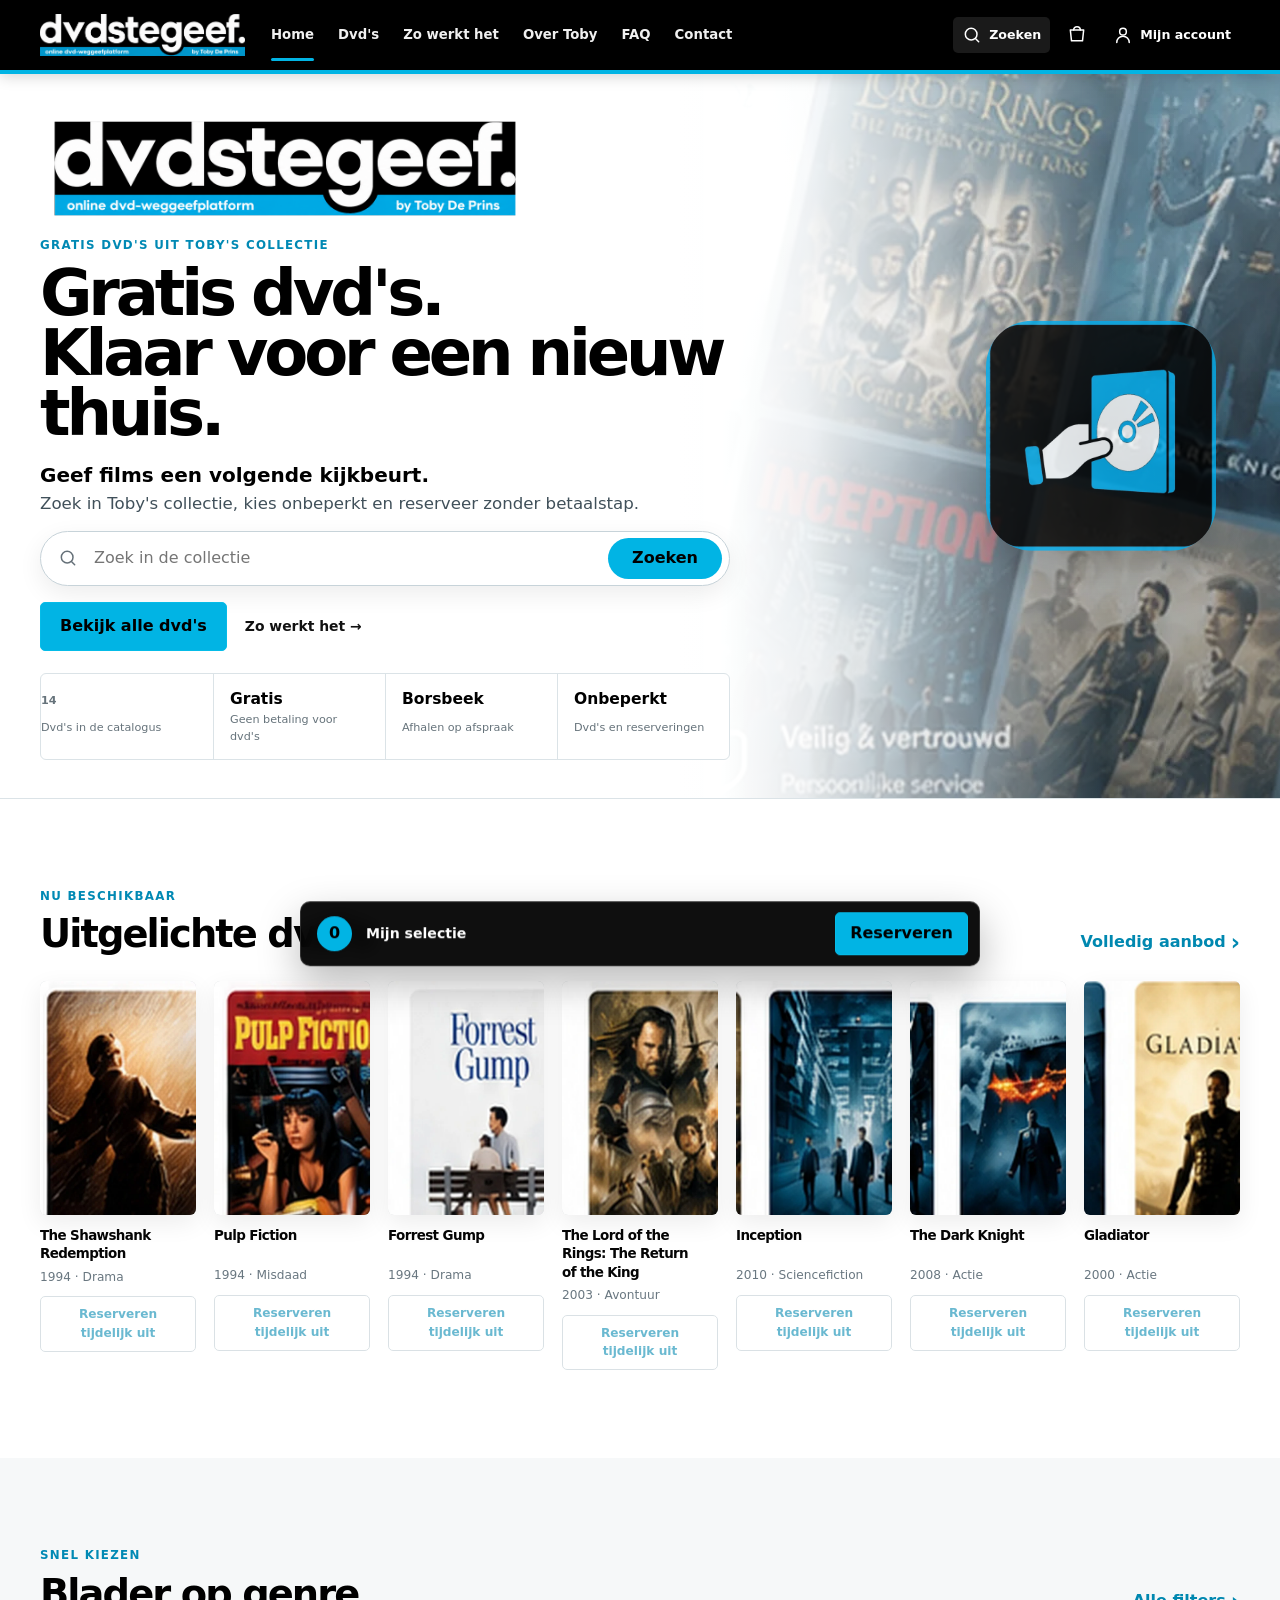
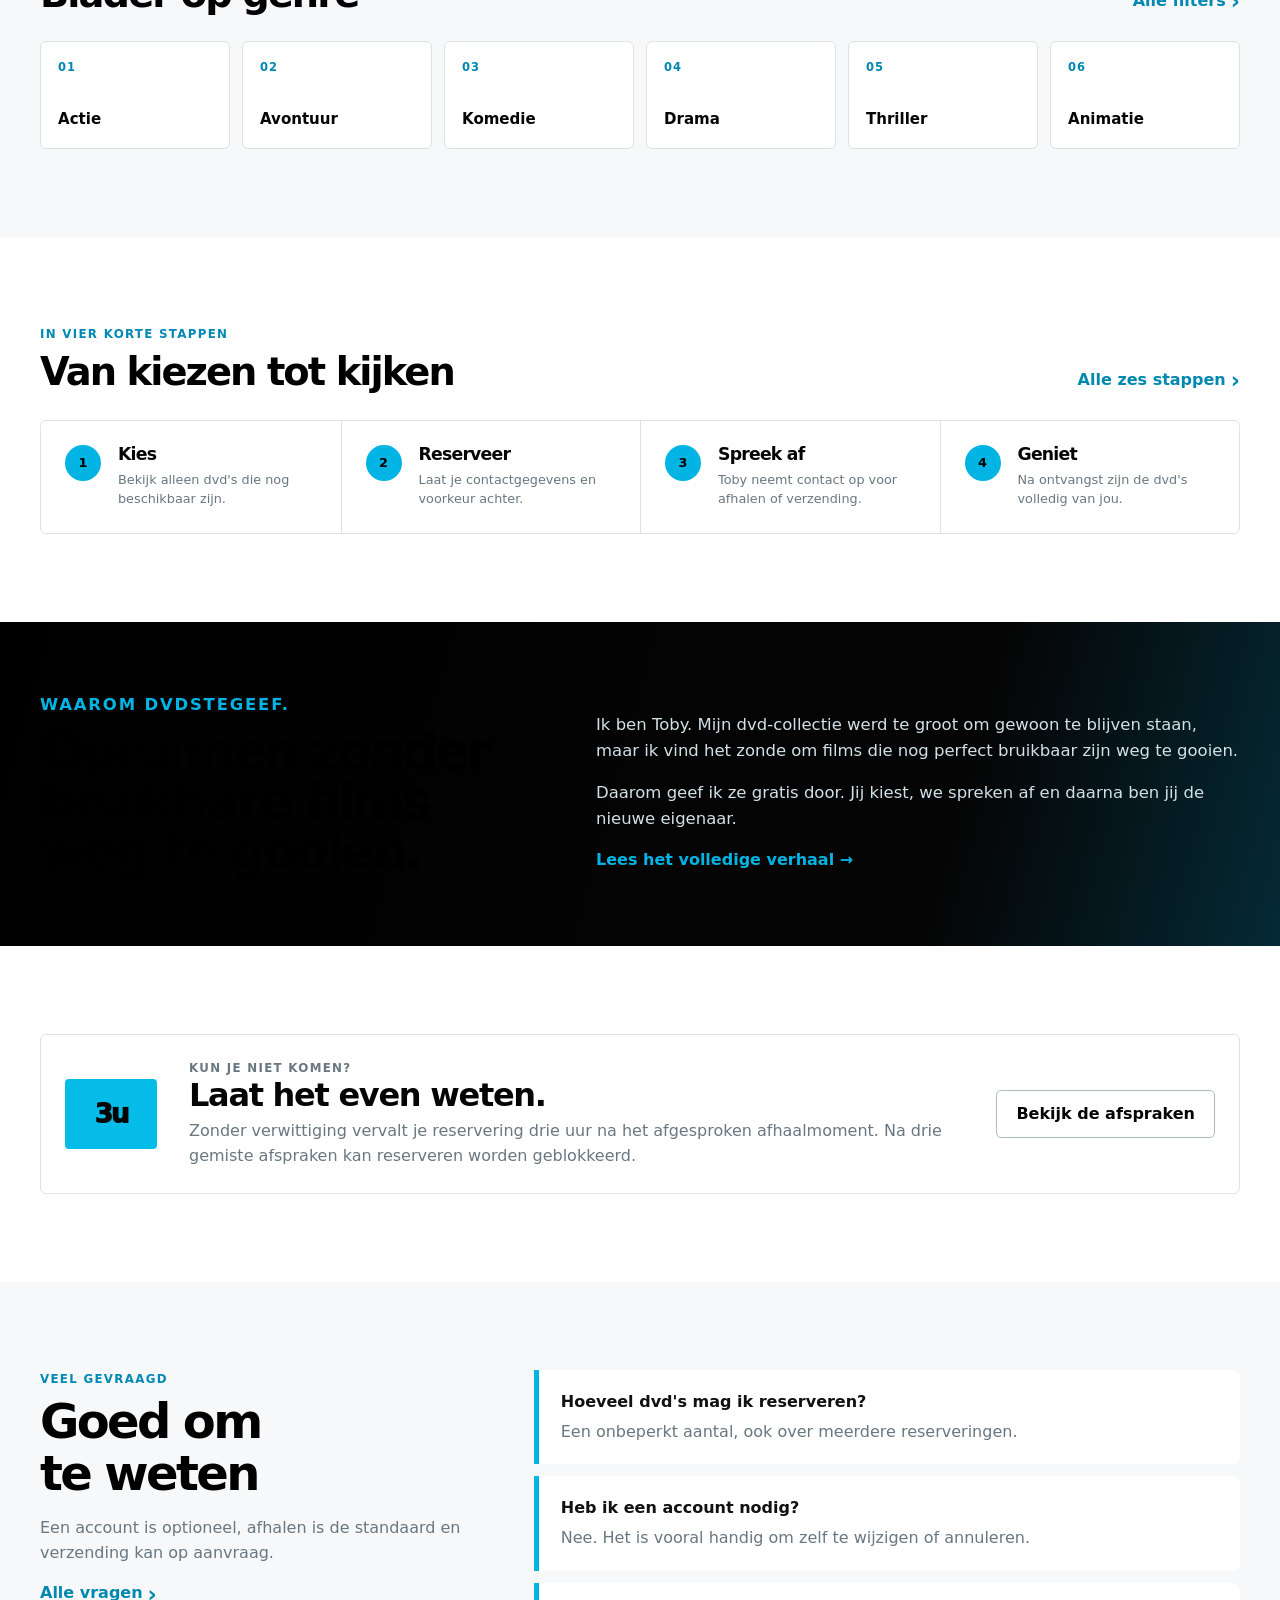
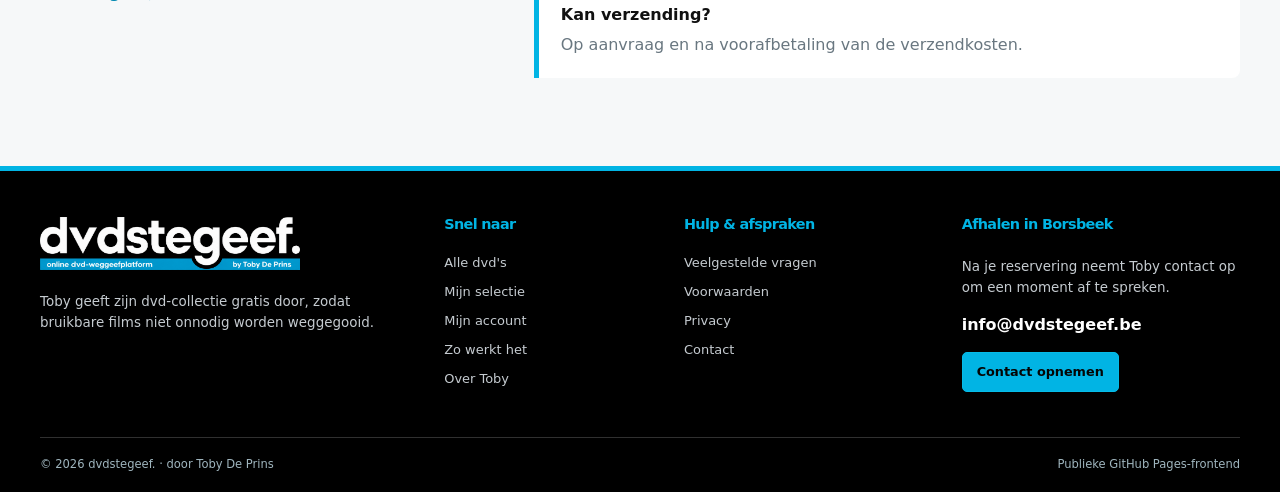
==== site/index.html @ c1523444 "Initial GitHub Pages website" ====
<!doctype html>
<html lang="nl-BE">
<head>
  <meta charset="utf-8">
  <meta name="viewport" content="width=device-width, initial-scale=1">
  <meta name="theme-color" content="#000000">
  <meta http-equiv="Content-Security-Policy" content="__CSP__">
  <meta name="apple-mobile-web-app-capable" content="yes">
  <meta name="apple-mobile-web-app-status-bar-style" content="black">
  <meta name="apple-mobile-web-app-title" content="dvdstegeef.">
  <meta name="msapplication-TileColor" content="#000000">
  <meta name="msapplication-config" content="browserconfig.xml">
  <meta property="og:type" content="website">
  <meta property="og:title" content="Home | dvdstegeef.">
  <meta property="og:description" content="Reserveer gratis dvd's bij de dvdstegeef.">
  <meta property="og:site_name" content="dvdstegeef.">
  <meta property="og:image" content="assets/social/open-graph-1200x630.png">
  <meta property="og:image:width" content="1200">
  <meta property="og:image:height" content="630">
  <meta name="twitter:card" content="summary_large_image">
  <meta name="twitter:title" content="Home | dvdstegeef.">
  <meta name="twitter:description" content="Reserveer gratis dvd's bij de dvdstegeef.">
  <meta name="twitter:image" content="assets/social/open-graph-1200x630.png">
  <link rel="icon" type="image/x-icon" href="assets/icons/favicon.ico">
  <link rel="icon" type="image/png" sizes="16x16" href="assets/icons/favicon-16x16.png">
  <link rel="icon" type="image/png" sizes="32x32" href="assets/icons/favicon-32x32.png">
  <link rel="icon" type="image/png" sizes="48x48" href="assets/icons/favicon-48x48.png">
  <link rel="apple-touch-icon" sizes="180x180" href="assets/icons/apple-touch-icon.png">
  <link rel="manifest" href="site.webmanifest">
  <meta name="description" content="Reserveer gratis dvd's bij de dvdstegeef.">
  <title>Home | dvdstegeef.</title>
  <link rel="stylesheet" href="css/site.css">
  <script src="js/runtime-config.js" defer></script>
  <script src="js/api-client.js" defer></script>
  <script src="js/data.js" defer></script>
  <script src="js/app.js" defer></script>
  <script src="js/home.js" defer></script>
</head>
<body data-page="home">
  <noscript><div class="noscript-banner">JavaScript is nodig voor zoeken en reserveren.</div></noscript>
<a class="skip-link" href="#main-content">Ga naar de inhoud</a>
  
<header class="site-header">
  <div class="container header-inner">
    <a class="brand" href="index.html" aria-label="dvdstegeef., home"><img class="site-logo site-logo-wordmark" src="assets/brand/logo-elements-transparent.png" alt="dvdstegeef. – online dvd-weggeefplatform door Toby De Prins"></a>

    <button class="menu-toggle" type="button" aria-expanded="false" aria-controls="main-navigation">
      <span></span><span></span><span></span>
      <span class="sr-only">Menu openen</span>
    </button>

    <nav class="main-nav" id="main-navigation" aria-label="Hoofdnavigatie"><a class="active" aria-current="page" href="index.html">Home</a><a href="dvds.html">Dvd's</a><a href="how-it-works.html">Zo werkt het</a><a href="about.html">Over Toby</a><a href="faq.html">FAQ</a><a href="contact.html">Contact</a></nav>

    <div class="header-actions">
      <a class="header-search" href="dvds.html" aria-label="Dvd's zoeken">
        
<svg viewBox="0 0 24 24" aria-hidden="true">
  <circle cx="11" cy="11" r="7"></circle>
  <path d="m20 20-3.6-3.6"></path>
</svg>
<span>Zoeken</span>
      </a>
      <a class="reservation-link" href="reservation.html" aria-label="Mijn selectie">
        
<svg viewBox="0 0 24 24" aria-hidden="true">
  <path d="M4 6h16l-1.4 13H5.4L4 6Z"></path>
  <path d="M8 6a4 4 0 0 1 8 0"></path>
</svg>
<span class="reservation-count" data-reservation-count>0</span>
      </a>
      <a class="login-link" href="account.html" aria-label="Mijn account">
        
<svg viewBox="0 0 24 24" aria-hidden="true">
  <circle cx="12" cy="8" r="4"></circle>
  <path d="M4.5 21a7.5 7.5 0 0 1 15 0"></path>
</svg>
<span>Mijn account</span>
      </a>
    </div>
  </div>
</header>

  <main id="main-content">
<section class="hero" id="zoeken">
  <div class="hero-art" aria-hidden="true"></div>
  <div class="hero-brand-icon" aria-hidden="true">
    <img src="assets/brand/dvdstegeef-icon-640.webp" alt="">
  </div>
  <div class="container hero-content">
    <div class="hero-copy">
      <div class="hero-brand-lockup">
        <img src="assets/brand/logo-horizontal-white-card.png"
             alt="dvdstegeef. – online dvd-weggeefplatform door Toby De Prins">
      </div>
      <p class="eyebrow hero-eyebrow">Gratis dvd's uit Toby's collectie</p>
      <h1>Gratis dvd's.<br>Klaar voor een nieuw thuis.</h1>
      <p class="hero-intro"><strong>Geef films een volgende kijkbeurt.</strong><br>Zoek in Toby's collectie, kies onbeperkt en reserveer zonder betaalstap.</p>
      <form class="search-form" id="home-search">
        <label class="sr-only" for="dvd-search">Zoek naar een dvd, titel, acteur of genre</label>
        <svg viewBox="0 0 24 24" aria-hidden="true"><circle cx="11" cy="11" r="7"></circle><path d="m20 20-3.6-3.6"></path></svg>
        <input id="dvd-search" name="q" type="search" placeholder="Zoek in de collectie">
        <button type="submit">Zoeken</button>
      </form>
      <div class="hero-quick-actions">
        <a class="primary-button" href="dvds.html">Bekijk alle dvd's</a>
        <a class="hero-text-link" href="how-it-works.html">Zo werkt het <span aria-hidden="true">→</span></a>
      </div>
      <div class="stats" aria-label="Belangrijkste informatie">
        <article class="stat"><strong><span data-available-count>0</span></strong><span>Dvd's in de catalogus</span></article>
        <article class="stat"><strong>Gratis</strong><span>Geen betaling voor dvd's</span></article>
        <article class="stat"><strong>Borsbeek</strong><span>Afhalen op afspraak</span></article>
        <article class="stat"><strong>Onbeperkt</strong><span>Dvd's en reserveringen</span></article>
      </div>
    </div>
  </div>
</section>
<section class="section" id="dvd-aanbod"><div class="container">
  <div class="section-heading"><div><p class="section-kicker">Nu beschikbaar</p><h2>Uitgelichte dvd's</h2></div><a class="view-all" href="dvds.html">Volledig aanbod <span>›</span></a></div>
  <div class="poster-row" id="home-movie-row" aria-label="Uitgelichte dvd's"></div>
</div></section>
<section class="section genres-section"><div class="container">
  <div class="section-heading"><div><p class="section-kicker">Snel kiezen</p><h2>Blader op genre</h2></div><a class="view-all" href="dvds.html#filters">Alle filters <span>›</span></a></div>
  <div class="genre-grid">
    <a class="genre-card" data-genre-link="Actie" href="#"><span class="genre-icon">01</span><span>Actie</span></a>
    <a class="genre-card" data-genre-link="Avontuur" href="#"><span class="genre-icon">02</span><span>Avontuur</span></a>
    <a class="genre-card" data-genre-link="Komedie" href="#"><span class="genre-icon">03</span><span>Komedie</span></a>
    <a class="genre-card" data-genre-link="Drama" href="#"><span class="genre-icon">04</span><span>Drama</span></a>
    <a class="genre-card" data-genre-link="Thriller" href="#"><span class="genre-icon">05</span><span>Thriller</span></a>
    <a class="genre-card" data-genre-link="Animatie" href="#"><span class="genre-icon">06</span><span>Animatie</span></a>
  </div>
</div></section>
<section class="section home-process"><div class="container">
  <div class="section-heading"><div><p class="section-kicker">In vier korte stappen</p><h2>Van kiezen tot kijken</h2></div><a class="view-all" href="how-it-works.html">Alle zes stappen <span>›</span></a></div>
  <div class="benefits-inner process-cards">
    <article><span class="benefit-icon">1</span><div><h2>Kies</h2><p>Bekijk alleen dvd's die nog beschikbaar zijn.</p></div></article>
    <article><span class="benefit-icon">2</span><div><h2>Reserveer</h2><p>Laat je contactgegevens en voorkeur achter.</p></div></article>
    <article><span class="benefit-icon">3</span><div><h2>Spreek af</h2><p>Toby neemt contact op voor afhalen of verzending.</p></div></article>
    <article><span class="benefit-icon">4</span><div><h2>Geniet</h2><p>Na ontvangst zijn de dvd's volledig van jou.</p></div></article>
  </div>
</div></section>
<section class="story-section about-toby"><div class="container story-grid">
  <div><p class="section-kicker">Waarom dvdstegeef.</p><h2>Opruimen zonder bruikbare films weg te gooien.</h2></div>
  <div><p>Ik ben Toby. Mijn dvd-collectie werd te groot om gewoon te blijven staan, maar ik vind het zonde om films die nog perfect bruikbaar zijn weg te gooien.</p><p>Daarom geef ik ze gratis door. Jij kiest, we spreken af en daarna ben jij de nieuwe eigenaar.</p><a class="text-link" href="about.html">Lees het volledige verhaal →</a></div>
</div></section>
<section class="section home-rules"><div class="container rules-card">
  <div class="policy-number">3u</div><div><p class="section-kicker">Kun je niet komen?</p><h2>Laat het even weten.</h2><p>Zonder verwittiging vervalt je reservering drie uur na het afgesproken afhaalmoment. Na drie gemiste afspraken kan reserveren worden geblokkeerd.</p></div><a class="secondary-button" href="how-it-works.html#afspraken">Bekijk de afspraken</a>
</div></section>
<section class="section home-faq"><div class="container faq-preview">
  <div><p class="section-kicker">Veel gevraagd</p><h2>Goed om te weten</h2><p>Een account is optioneel, afhalen is de standaard en verzending kan op aanvraag.</p><a class="view-all" href="faq.html">Alle vragen <span>›</span></a></div>
  <div class="mini-faq"><article><strong>Hoeveel dvd's mag ik reserveren?</strong><p>Een onbeperkt aantal, ook over meerdere reserveringen.</p></article><article><strong>Heb ik een account nodig?</strong><p>Nee. Het is vooral handig om zelf te wijzigen of annuleren.</p></article><article><strong>Kan verzending?</strong><p>Op aanvraag en na voorafbetaling van de verzendkosten.</p></article></div>
</div></section>
</main>
  
<footer class="site-footer">
  <div class="container footer-grid">
    <div class="footer-about">
      <a class="brand footer-brand" href="index.html"><img class="site-logo site-logo-wordmark" src="assets/brand/logo-elements-transparent.png" alt="dvdstegeef. – online dvd-weggeefplatform door Toby De Prins"></a>
      <p>Toby geeft zijn dvd-collectie gratis door, zodat bruikbare films niet onnodig worden weggegooid.</p>
    </div>
    <div class="footer-column">
      <h2>Snel naar</h2>
      <a href="dvds.html">Alle dvd's</a>
      <a href="reservation.html">Mijn selectie</a>
      <a href="account.html">Mijn account</a>
      <a href="how-it-works.html">Zo werkt het</a>
      <a href="about.html">Over Toby</a>
    </div>
    <div class="footer-column">
      <h2>Hulp & afspraken</h2>
      <a href="faq.html">Veelgestelde vragen</a>
      <a href="terms.html">Voorwaarden</a>
      <a href="privacy.html">Privacy</a>
      <a href="contact.html">Contact</a>
    </div>
    <div class="newsletter footer-contact">
      <h2>Afhalen in Borsbeek</h2>
      <p>Na je reservering neemt Toby contact op om een moment af te spreken.</p>
      <a class="footer-email" href="mailto:info@dvdstegeef.be">info@dvdstegeef.be</a>
      <a class="primary-button" href="contact.html">Contact opnemen</a>
    </div>
  </div>
  <div class="container copyright"><span>© 2026 dvdstegeef. · door Toby De Prins</span><span>Publieke GitHub Pages-frontend</span></div>
</footer>
<div class="toast" id="site-toast" role="status" aria-live="polite"></div>

</body>
</html>
---- site/css/site.css ----
/* ===== styles.css ===== */
:root {
  --black:#050505;
  --black-2:#171717;
  --cyan:#03b8e5;
  --cyan-dark:#007ea4;
  --cyan-soft:#e8f9fd;
  --white:#fff;
  --paper:#f5f7f8;
  --ink:#111518;
  --muted:#66727a;
  --line:#dce3e6;
  --danger:#bd3049;
  --success:#16785c;
  --shadow:0 18px 50px rgba(0,0,0,.11);
  --shadow-sm:0 8px 24px rgba(0,0,0,.08);
  --radius:12px;
  --container:1200px;
  --section:clamp(64px,8vw,108px);
}

*{box-sizing:border-box}
html{scroll-behavior:smooth;color-scheme:light}
body{margin:0;color:var(--ink);background:var(--white);font-family:Inter,ui-sans-serif,system-ui,-apple-system,BlinkMacSystemFont,"Segoe UI",sans-serif;line-height:1.55;text-rendering:optimizeLegibility}
img{display:block;max-width:100%}
a{color:inherit;text-decoration:none}
button,input,select,textarea{font:inherit}
button{cursor:pointer}
button:disabled{cursor:not-allowed;opacity:.55}
svg{width:1.25em;height:1.25em;fill:none;stroke:currentColor;stroke-width:1.8;stroke-linecap:round;stroke-linejoin:round}
h1,h2,h3{line-height:1.08;text-wrap:balance}
p{text-wrap:pretty}
.container{width:min(var(--container),calc(100% - 40px));margin-inline:auto}
.narrow{max-width:850px}
.sr-only{position:absolute;width:1px;height:1px;padding:0;margin:-1px;clip:rect(0,0,0,0);overflow:hidden;white-space:nowrap;border:0}
[hidden]{display:none!important}
.skip-link{position:fixed;top:10px;left:10px;z-index:1000;transform:translateY(-150%);padding:10px 14px;border-radius:7px;background:var(--cyan);color:var(--black);font-weight:850}
.skip-link:focus{transform:translateY(0)}
:focus-visible{outline:3px solid var(--cyan);outline-offset:3px}

input,select,textarea{width:100%;border:1px solid #bdc6ca;border-radius:8px;background:#fff;color:var(--ink);padding:12px 13px;outline:none}
input:focus,select:focus,textarea:focus{border-color:var(--cyan-dark);box-shadow:0 0 0 4px rgba(3,184,229,.17)}
textarea{resize:vertical}
label{display:grid;gap:7px;color:#2d3438;font-size:.84rem;font-weight:720}

.eyebrow,.section-kicker{margin:0 0 8px;color:var(--cyan-dark);font-size:.74rem;font-weight:900;letter-spacing:.12em;text-transform:uppercase}
.primary-button,.secondary-button,.text-button{min-height:46px;display:inline-flex;align-items:center;justify-content:center;gap:8px;border-radius:8px;padding:11px 19px;font-weight:800;transition:.18s ease}
.primary-button{border:1px solid var(--cyan);background:var(--cyan);color:var(--black)}
.primary-button:hover{transform:translateY(-2px);background:#36caee}
.secondary-button{border:1px solid var(--black);background:var(--white);color:var(--black)}
.secondary-button:hover{transform:translateY(-2px);background:var(--black);color:var(--white)}
.text-button{border:0;background:transparent;color:var(--cyan-dark);padding-inline:0;text-decoration:underline}
.text-button.danger{color:var(--danger)}
.full{width:100%}
.button-row{display:flex;flex-wrap:wrap;align-items:center;gap:12px}
.back-link,.text-link,.view-all{color:var(--cyan-dark);font-weight:800}
.view-all{display:inline-flex;align-items:center;gap:5px;white-space:nowrap}
.view-all span{font-size:1.4rem;line-height:1}

/* Header */
.site-header{position:sticky;top:0;z-index:100;min-height:78px;color:#fff;background:rgba(5,5,5,.98);border-bottom:4px solid var(--cyan)}
.header-inner{min-height:74px;display:flex;align-items:center;gap:26px}
.brand{display:inline-flex;align-items:center;flex:0 0 auto}
.site-logo-wordmark{width:190px;height:42px;object-fit:contain;object-position:left center}
.main-nav{min-height:74px;display:flex;align-items:stretch;gap:23px}
.main-nav a{position:relative;display:inline-flex;align-items:center;font-size:.87rem;font-weight:750}
.main-nav a::after{content:"";position:absolute;left:0;right:0;bottom:12px;height:3px;background:var(--cyan);transform:scaleX(0);transform-origin:left;transition:transform .18s ease}
.main-nav a:hover::after,.main-nav a.active::after{transform:scaleX(1)}
.header-actions{margin-left:auto;display:flex;align-items:center;gap:8px}
.header-search,.reservation-link,.login-link{position:relative;min-height:40px;display:inline-flex;align-items:center;gap:7px;border-radius:7px;padding:8px 10px;font-size:.79rem;font-weight:750}
.header-search{background:rgba(255,255,255,.1)}
.header-search:hover,.reservation-link:hover,.login-link:hover{background:rgba(255,255,255,.16)}
.header-search svg,.reservation-link svg,.login-link svg{width:20px;height:20px}
.reservation-count{position:absolute;top:-5px;right:-5px;min-width:20px;height:20px;display:grid;place-items:center;border-radius:999px;background:var(--cyan);color:var(--black);font-size:.66rem;font-weight:900}
.menu-toggle{display:none;margin-left:auto;border:0;background:transparent;padding:7px}
.menu-toggle span:not(.sr-only){display:block;width:24px;height:2px;margin:5px;background:#fff}

/* Home hero */
.hero{position:relative;min-height:660px;overflow:hidden;color:#fff;background:var(--black)}
.hero-art{position:absolute;inset:0 0 0 48%;background:linear-gradient(90deg,var(--black) 0%,rgba(5,5,5,.72) 28%,rgba(5,5,5,.08) 78%),linear-gradient(180deg,rgba(5,5,5,.05),rgba(5,5,5,.68)),url("../assets/hero-posters.webp") center/cover no-repeat}
.hero-content{position:relative;min-height:660px;display:flex;align-items:center}
.hero-copy{width:min(680px,64%);padding-block:70px}
.hero-eyebrow{color:var(--cyan)}
.hero-brand-banner{width:min(620px,100%);height:auto;margin-bottom:23px;object-fit:contain;object-position:left center}
.hero h1{margin:0;max-width:690px;font-size:clamp(3rem,5.2vw,5.7rem);line-height:.96;letter-spacing:-.07em}
.hero-intro{max-width:650px;margin:23px 0 28px;color:#d5d5d5;font-size:1.12rem}
.search-form{width:min(630px,100%);min-height:60px;display:grid;grid-template-columns:26px 1fr auto;align-items:center;gap:10px;padding:6px 7px 6px 17px;border-radius:10px;background:#fff;box-shadow:none}
.search-form svg{color:#657078}
.search-form input{border:0;box-shadow:none;padding:0}
.search-form input:focus{box-shadow:none}
.search-form button{align-self:stretch;border:0;border-radius:7px;padding-inline:24px;background:var(--cyan);color:var(--black);font-weight:850}
.hero-buttons{display:flex;flex-wrap:wrap;gap:12px;margin-top:20px}
.hero-secondary{border-color:rgba(255,255,255,.5);background:transparent;color:#fff}
.hero-secondary:hover{border-color:#fff}
.stats{display:grid;grid-template-columns:repeat(4,1fr);margin-top:35px;padding-top:24px;border-top:1px solid rgba(255,255,255,.2)}
.stat{display:grid;padding:0 20px;border-left:1px solid rgba(255,255,255,.2)}
.stat:first-child{padding-left:0;border-left:0}
.stat strong{color:var(--cyan);font-size:1.08rem}
.stat>span:last-child{color:#bfc4c6;font-size:.75rem}

/* Shared sections */
.section{padding-block:var(--section)}
.genres-section,.home-faq{background:var(--paper)}
.section-heading{display:flex;align-items:end;justify-content:space-between;gap:24px;margin-bottom:31px}
.section-heading h2{margin:0;font-size:clamp(2rem,3.6vw,3.4rem);letter-spacing:-.058em}
.poster-row{display:grid;grid-template-columns:repeat(7,minmax(0,1fr));gap:27px 19px}
.movie-card{min-width:0}
.poster-link{position:relative;display:block;overflow:hidden;border-radius:10px;background:#d8dddf;box-shadow:var(--shadow-sm)}
.movie-card img{width:100%;aspect-ratio:2/3;object-fit:cover;transition:transform .22s ease}
.movie-card:hover img{transform:scale(1.025)}
.movie-card-body{padding-top:12px}
.movie-card h3{min-height:38px;margin:0 0 4px;font-size:.9rem;line-height:1.35}
.movie-card p{margin:0 0 10px;color:var(--muted);font-size:.76rem}
.reserve-card-button{width:100%;border:1px solid var(--black);border-radius:7px;padding:8px 10px;background:#fff;color:var(--black);font-size:.76rem;font-weight:800}
.reserve-card-button:hover,.reserve-card-button.selected{border-color:var(--cyan);background:var(--cyan)}
.status-badge{position:absolute;left:9px;right:9px;bottom:9px;border-radius:7px;padding:7px 9px;background:rgba(5,5,5,.9);color:#fff;text-align:center;font-size:.7rem;font-weight:850}
.genre-grid{display:grid;grid-template-columns:repeat(6,1fr);gap:14px}
.genre-card{min-height:138px;display:grid;align-content:space-between;justify-items:start;padding:20px;border:1px solid var(--line);border-radius:var(--radius);background:#fff;font-weight:850;transition:.18s ease}
.genre-card:hover{transform:translateY(-4px);border-color:var(--cyan);box-shadow:var(--shadow-sm)}
.genre-icon{color:var(--cyan-dark);font-size:.72rem;letter-spacing:.08em}
.value-grid{grid-template-columns:repeat(4,1fr)}
.value-grid .genre-card{min-height:190px}
.value-grid .genre-card p{margin:12px 0 0;color:var(--muted);font-size:.84rem;font-weight:500}
.benefits-inner{display:grid;grid-template-columns:repeat(4,1fr);overflow:hidden;border-radius:var(--radius);background:var(--black);color:#fff}
.benefits-inner article{display:flex;gap:17px;padding:28px;border-left:1px solid #333}
.benefits-inner article:first-child{border-left:0}
.benefit-icon{flex:0 0 auto;width:36px;height:36px;display:grid;place-items:center;border-radius:50%;background:var(--cyan);color:var(--black);font-size:.8rem;font-weight:900}
.benefits-inner h2{margin:0 0 6px;font-size:1.08rem}
.benefits-inner p{margin:0;color:#bfc4c6;font-size:.8rem}
.story-section{padding-block:var(--section);color:var(--black);background:var(--cyan)}
.story-grid{display:grid;grid-template-columns:.85fr 1.15fr;gap:80px;align-items:center}
.story-grid h2{margin:0;font-size:clamp(2.5rem,4.5vw,4.8rem);line-height:.98;letter-spacing:-.067em}
.story-grid p{font-size:1.03rem}
.story-grid .section-kicker,.story-grid .text-link{color:var(--black)}
.rules-card{display:grid;grid-template-columns:170px 1fr auto;gap:32px;align-items:center;padding:32px;border:1px solid var(--line);border-radius:var(--radius);background:#fff;box-shadow:var(--shadow-sm)}
.policy-number{min-height:135px;display:grid;place-items:center;background:var(--cyan);color:var(--black);font-size:4rem;font-weight:950;letter-spacing:-.08em}
.rules-card h2{margin:0 0 7px;font-size:2rem;letter-spacing:-.04em}
.rules-card p{margin:0;color:var(--muted)}
.faq-preview{display:grid;grid-template-columns:.75fr 1.25fr;gap:70px;align-items:start}
.faq-preview h2{margin:0;font-size:3rem;letter-spacing:-.055em}
.faq-preview>div:first-child>p:not(.section-kicker){color:var(--muted)}
.mini-faq{display:grid;gap:12px}
.mini-faq article{padding:20px 22px;border-left:5px solid var(--cyan);background:#fff}
.mini-faq p{margin:5px 0 0;color:var(--muted)}

/* Page hero */
.page-hero{padding-block:75px;color:#fff;background:linear-gradient(90deg,var(--black) 0 78%,var(--cyan) 78% 80%,var(--black) 80%)}
.page-hero.compact{padding-block:62px}
.page-hero h1{margin:0;font-size:clamp(2.8rem,5.5vw,5.8rem);line-height:.95;letter-spacing:-.068em;text-transform:none}
.page-hero p:last-child{max-width:780px;margin:20px 0 0;color:#d2d2d2;font-size:1.07rem}
.page-hero .eyebrow{color:var(--cyan)}

/* Catalog */
.catalog-section{padding-block:55px var(--section);background:var(--paper)}
.catalog-layout{display:grid;grid-template-columns:265px 1fr;gap:42px;align-items:start}
.filter-panel{position:sticky;top:98px;padding:22px;border:1px solid var(--line);border-radius:var(--radius);background:#fff;box-shadow:none}
.filter-heading{display:flex;align-items:center;justify-content:space-between;margin-bottom:20px}
.filter-heading h2{margin:0;font-size:1.22rem}
.filter-heading button{border:0;background:transparent;color:var(--cyan-dark);font-size:.76rem;font-weight:850}
.filter-panel form{display:grid;gap:16px}
.catalog-toolbar{display:flex;align-items:end;justify-content:space-between;gap:20px;margin-bottom:25px}
.catalog-toolbar h2{margin:0;font-size:2rem}
.reservation-shortcut{display:inline-flex;align-items:center;gap:8px;border:1px solid var(--black);border-radius:7px;padding:10px 13px;background:#fff;font-size:.8rem;font-weight:800}
.reservation-shortcut svg{width:20px;height:20px}
.reservation-shortcut span{min-width:20px;height:20px;display:grid;place-items:center;border-radius:50%;background:var(--cyan);font-size:.68rem}
.catalog-grid{display:grid;grid-template-columns:repeat(4,minmax(0,1fr));gap:28px 20px}
.empty-state{grid-column:1/-1;padding:52px 28px;border:1px dashed #9fa9ae;border-radius:var(--radius);background:#fff;text-align:center}
.empty-state h2,.empty-state h3{margin-top:0}
.page-empty{width:min(720px,calc(100% - 40px));margin:80px auto}

/* Detail */
.detail-section{padding-block:68px;background:linear-gradient(180deg,var(--cyan-soft),#fff)}
.detail-layout{display:grid;grid-template-columns:340px 1fr;gap:70px;align-items:start}
.detail-poster-wrap{position:relative}
.detail-poster{width:100%;aspect-ratio:2/3;object-fit:cover;border-radius:var(--radius);box-shadow:var(--shadow)}
.detail-copy{padding-top:5px}
.detail-copy h1{margin:15px 0 0;font-size:clamp(2.8rem,5vw,5.6rem);line-height:.95;letter-spacing:-.07em;text-transform:none}
.detail-lead{max-width:760px;margin:24px 0 30px;color:#4d5a61;font-size:1.1rem}
.metadata-grid{display:grid;grid-template-columns:repeat(2,1fr);margin:0 0 30px;border-top:1px solid var(--line)}
.metadata-grid div{padding:15px 15px 15px 0;border-bottom:1px solid var(--line)}
.metadata-grid dt{color:var(--muted);font-size:.69rem;font-weight:850;text-transform:uppercase}
.metadata-grid dd{margin:4px 0 0;font-weight:700}
.detail-actions{display:flex;flex-wrap:wrap;gap:12px}
.info-note{max-width:680px;margin-top:28px;padding:19px;border-left:6px solid var(--cyan);background:var(--paper)}
.info-note p{margin:5px 0 0;color:var(--muted)}
.related-grid{display:grid;grid-template-columns:repeat(4,1fr);gap:22px}

/* Reservation/account/forms */
.reservation-section,.account-section{padding-block:58px var(--section);background:var(--paper)}
.account-recommendation{display:flex;align-items:center;justify-content:space-between;gap:28px;margin-bottom:34px;padding:24px 27px;border-left:7px solid var(--cyan);background:var(--black);color:#fff}
.account-recommendation h2{margin:0 0 5px;font-size:1.5rem;text-transform:none}
.account-recommendation p:last-child{margin:0;color:#c5c5c5}
.account-recommendation .section-kicker{color:var(--cyan)}
.reservation-layout{display:grid;grid-template-columns:1fr 470px;gap:45px;align-items:start}
.reservation-heading{display:flex;align-items:end;justify-content:space-between;gap:20px;margin-bottom:20px}
.reservation-heading h2{margin:0;font-size:2rem}
.reservation-heading a{color:var(--cyan-dark);font-weight:800}
.reservation-selection{display:grid;gap:13px}
.reservation-item{display:grid;grid-template-columns:76px 1fr auto;gap:16px;align-items:center;padding:13px;border:1px solid var(--line);border-radius:10px;background:#fff}
.reservation-item img{width:76px;aspect-ratio:2/3;object-fit:cover;border-radius:6px}
.reservation-item h2{margin:0 0 4px;font-size:1rem}
.reservation-item p{margin:0;color:var(--muted);font-size:.79rem}
.remove-button{width:36px;height:36px;border:0;border-radius:50%;background:var(--paper);color:var(--danger);font-size:1.35rem}
.reservation-reminder{margin-top:20px;padding:19px;border-left:6px solid var(--cyan);background:var(--black);color:#fff}
.reservation-reminder p{margin:5px 0 0;color:#c5c5c5}
.checkout-card,.form-card,.account-card,.admin-form-card,.admin-table-card{border:1px solid var(--line);border-radius:var(--radius);background:#fff;padding:28px;box-shadow:var(--shadow-sm)}
.checkout-card{position:sticky;top:98px}
.checkout-card h2,.form-card h2,.account-card h2,.admin-form-card h2{margin:0 0 21px;font-size:1.65rem;text-transform:none}
.checkout-card>label,.form-card>label,.admin-form-card>label,.account-card>label{margin-top:15px}
.form-grid{display:grid;gap:13px}.form-grid.two{grid-template-columns:repeat(2,1fr)}
.contact-preference,.delivery-choice{margin:18px 0 0;padding:0;border:0}
.contact-preference legend,.delivery-choice legend{margin-bottom:9px;font-size:.84rem;font-weight:800}
.contact-preference label,.delivery-choice label{display:grid;grid-template-columns:19px 1fr;align-items:start;gap:10px;margin-top:8px;padding:12px;border:1px solid #c2cbd0;border-radius:8px;cursor:pointer}
.contact-preference label:has(input:checked),.delivery-choice label:has(input:checked){border-color:var(--cyan-dark);background:var(--cyan-soft)}
.contact-preference input,.delivery-choice input{width:18px;margin-top:3px;box-shadow:none}
.delivery-choice span{display:grid}.delivery-choice small{color:var(--muted);font-weight:500}
.shipping-fields{margin-top:16px;padding:16px;border-radius:8px;background:var(--paper)}
.shipping-notice{padding:13px 14px;border-left:5px solid var(--cyan);background:var(--black);color:#fff;font-size:.8rem}
.shipping-fields>label,.shipping-fields>.form-grid{margin-top:12px}
.checkbox-label{display:grid!important;grid-template-columns:18px 1fr;align-items:start;gap:9px!important;margin-top:16px;font-weight:520}
.checkbox-label input{width:18px;margin-top:3px;box-shadow:none}.checkbox-label a{text-decoration:underline}
.order-summary{margin:20px 0;padding:16px;border-radius:8px;background:var(--paper)}
.order-summary ul{margin:8px 0 14px;padding-left:19px;color:var(--muted);font-size:.79rem}
.free-total,.shipping-total{display:flex;justify-content:space-between;gap:15px;margin:0;padding-top:10px;border-top:1px solid var(--line);font-size:.82rem}
.shipping-total{margin-top:10px}.free-total strong{color:var(--cyan-dark)}
.form-disclaimer{color:var(--muted);font-size:.73rem;text-align:center}
.success-panel{max-width:850px;margin-inline:auto;padding:48px;border:1px solid var(--line);border-radius:var(--radius);background:#fff;box-shadow:var(--shadow);text-align:center}
.success-icon{width:62px;height:62px;display:grid;place-items:center;margin:0 auto 18px;border-radius:50%;background:var(--cyan);font-size:2rem;font-weight:900}
.success-panel h1{margin:0;font-size:2.7rem}.confirmation-box{margin:25px 0;padding:20px;background:var(--paper);text-align:left}
.account-auth-grid{display:grid;grid-template-columns:repeat(2,1fr);gap:28px}
.account-card{box-shadow:var(--shadow-sm)}
.account-dashboard-heading{display:flex;align-items:end;justify-content:space-between;gap:25px;margin-bottom:30px}
.account-dashboard-heading h2{margin:0;font-size:2.6rem;text-transform:none}
.account-reservations{display:grid;gap:20px}
.account-reservation-card{padding:25px;border:1px solid var(--line);border-radius:var(--radius);background:#fff;box-shadow:var(--shadow-sm)}
.account-reservation-card.cancelled{opacity:.72}
.account-reservation-header{display:flex;align-items:start;justify-content:space-between;gap:20px}
.account-reservation-header h3{margin:9px 0 2px;font-size:1.35rem}.account-reservation-header p{margin:0;color:var(--muted);font-size:.78rem}
.account-title-list{margin:20px 0;padding:15px 15px 15px 35px;background:var(--paper)}
.account-reservation-meta{display:grid;grid-template-columns:repeat(2,1fr);margin-bottom:18px}
.account-reservation-meta div{padding:13px 0;border-block:1px solid var(--line)}
.account-reservation-meta dt{color:var(--muted);font-size:.68rem;font-weight:850;text-transform:uppercase}.account-reservation-meta dd{margin:3px 0 0;font-weight:700}
.account-edit{margin:18px 0;border-block:1px solid var(--line)}.account-edit summary{padding:14px 0;cursor:pointer;font-weight:800}.account-edit form{display:grid;gap:12px;padding-bottom:18px}

/* How/about */
.steps-section{padding-block:var(--section)}
.steps-grid{display:grid;grid-template-columns:repeat(3,1fr);gap:18px}
.steps-grid article{min-height:245px;padding:25px;border:1px solid var(--line);border-radius:var(--radius);background:#fff}
.steps-grid article>span{width:38px;height:38px;display:grid;place-items:center;border-radius:50%;background:var(--cyan);font-weight:900}
.steps-grid h2{margin:24px 0 8px;font-size:1.25rem}.steps-grid p{margin:0;color:var(--muted);font-size:.86rem}
.pickup-policy{padding-block:var(--section);color:#fff;background:var(--black);border-block:7px solid var(--cyan)}
.pickup-policy-grid{display:grid;grid-template-columns:250px 1fr;gap:70px;align-items:center}
.pickup-policy .policy-number{min-height:230px;font-size:7rem}
.pickup-policy h2{margin:0;font-size:clamp(2.3rem,4vw,4.6rem);letter-spacing:-.06em;text-transform:none}
.pickup-policy p{max-width:820px;color:#c8c8c8}.pickup-policy .section-kicker{color:var(--cyan)}
.info-split{padding-block:var(--section);background:var(--paper)}
.info-split-grid{display:grid;grid-template-columns:.8fr 1.2fr;gap:75px;align-items:center}
.visual-card{min-height:330px;display:grid;place-content:center;border-radius:var(--radius);background:var(--black);color:#fff;text-align:center;box-shadow:12px 12px 0 var(--cyan)}
.visual-card span{font-size:5rem;font-weight:950;line-height:1}.visual-card strong{color:var(--cyan);font-size:2rem}.visual-card p{color:#c8c8c8}
.info-split h2{margin:0;font-size:3rem;letter-spacing:-.055em;text-transform:none}.info-split p{color:var(--muted)}
.about-page .story-grid{align-items:start}.about-page .story-grid>div:last-child{font-size:1.04rem;color:#4d5960}.about-page .story-grid>div:last-child p:first-child{margin-top:0}
.about-cta{color:#fff;background:var(--black)}.about-cta .section-kicker{color:var(--cyan)}.about-cta h2{font-size:3.6rem;color:#fff}.about-cta .primary-button{justify-self:start}

/* FAQ/contact/legal */
.faq-section,.contact-section,.legal-section{padding-block:var(--section)}
.faq-section .container.narrow{max-width:1000px}
.faq-list{border-top:1px solid var(--line)}
.faq-item{border-bottom:1px solid var(--line)}
.faq-item button{width:100%;display:flex;align-items:center;justify-content:space-between;gap:20px;border:0;padding:22px 0;background:transparent;text-align:left;font-size:1.05rem;font-weight:800}
.faq-item button b{color:var(--cyan-dark);font-size:1.6rem;transition:transform .18s ease}
.faq-answer{display:grid;grid-template-rows:0fr;transition:grid-template-rows .22s ease}.faq-answer p{overflow:hidden;margin:0;color:var(--muted)}
.faq-item.open .faq-answer{grid-template-rows:1fr}.faq-item.open .faq-answer p{padding-bottom:22px}.faq-item.open button b{transform:rotate(45deg)}
.help-callout{display:flex;align-items:center;justify-content:space-between;gap:20px;margin-top:40px;padding:24px;border-radius:var(--radius);background:var(--cyan)}
.help-callout h2{margin:0}
.contact-grid{display:grid;grid-template-columns:.9fr 1.1fr;gap:75px}.contact-info h2{margin:0;font-size:3rem;letter-spacing:-.055em;text-transform:none}.contact-info>p{color:var(--muted)}
.contact-cards{display:grid;gap:12px;margin-top:30px}.contact-cards article{display:flex;gap:14px;align-items:center;padding:17px;border:1px solid var(--line);border-radius:9px}.contact-cards article>span{width:42px;height:42px;display:grid;place-items:center;border-radius:9px;background:var(--cyan);color:var(--black)}.contact-cards div{display:grid}.contact-cards p,.contact-cards a{margin:2px 0 0;color:var(--muted);font-size:.8rem}
.form-card{box-shadow:var(--shadow-sm)}.form-card>.form-grid,.form-card>label{margin-top:15px}.form-card>.form-grid:first-child{margin-top:0}.form-card .primary-button{margin-top:20px}
.legal-copy{max-width:850px}.legal-copy h2{margin:36px 0 8px;font-size:1.45rem;text-transform:none}.legal-copy h2:first-child{margin-top:0}.legal-copy p{color:#4d5960}

/* Auth/admin */
.auth-section{min-height:calc(100vh - 78px);display:grid;place-items:center;padding:60px 20px;background:linear-gradient(135deg,var(--paper) 0 50%,var(--cyan-soft) 50%)}
.auth-card{width:min(470px,100%);padding:36px;border-radius:var(--radius);background:#fff;box-shadow:var(--shadow)}
.auth-brand{display:block;margin:-10px -10px 30px;padding:13px;background:var(--black)}.auth-card h1{margin:0 0 20px;font-size:2.8rem;text-transform:none}.auth-card>label{margin-top:15px}.auth-card .primary-button{margin-top:20px}.demo-credentials{padding:12px;background:var(--paper);font-size:.8rem}
.admin-header{padding-block:48px;color:#fff;background:var(--black);border-bottom:7px solid var(--cyan)}.admin-header-inner{display:flex;align-items:center;justify-content:space-between;gap:25px}.admin-header h1{margin:0;font-size:3.5rem;text-transform:none}
.admin-section{padding-block:45px var(--section);background:var(--paper)}.admin-stats{display:grid;grid-template-columns:repeat(3,1fr);gap:15px;margin-bottom:25px}.admin-stats article{display:grid;padding:21px;border-radius:10px;background:#fff;box-shadow:var(--shadow-sm)}.admin-stats span{color:var(--cyan-dark);font-size:2.2rem;font-weight:900}.admin-stats strong{color:var(--muted);font-size:.72rem;text-transform:uppercase}
.admin-grid{display:grid;grid-template-columns:1fr 370px;gap:25px;align-items:start}.admin-form-card{position:sticky;top:98px}.admin-form-card>label,.admin-form-card>.form-grid{margin-top:13px}.admin-form-card .primary-button{margin-top:18px}.card-heading{display:flex;align-items:end;justify-content:space-between;margin-bottom:18px}.card-heading h2{margin:0}.card-heading a{color:var(--cyan-dark);font-weight:800;font-size:.8rem}
.table-scroll{overflow-x:auto}table{width:100%;border-collapse:collapse;font-size:.79rem}th{padding:10px;color:var(--muted);text-align:left;font-size:.66rem;text-transform:uppercase;letter-spacing:.06em}td{padding:11px 10px;border-top:1px solid var(--line);vertical-align:middle}td span{color:var(--muted)}.table-poster{width:42px;height:63px;object-fit:cover;border-radius:5px}.table-status{display:inline-flex;border-radius:999px;padding:5px 8px;font-size:.68rem;font-weight:850}.table-status.available{color:#0d5b42;background:#d9f4e9}.table-status.reserved{color:#7b2030;background:#f8dde2}.table-actions{white-space:nowrap}.table-actions button{margin:2px;border:1px solid var(--line);border-radius:6px;background:#fff;padding:6px 8px;font-size:.7rem}

/* Footer */
.site-footer{padding-top:55px;color:#fff;background:var(--black);border-top:7px solid var(--cyan)}
.footer-grid{display:grid;grid-template-columns:1.4fr .75fr .9fr 1.1fr;gap:50px}.footer-brand .site-logo-wordmark{width:235px}.footer-about p,.footer-contact p{color:#bdbdbd;font-size:.84rem}.footer-column{display:flex;flex-direction:column;gap:9px}.footer-column h2,.footer-contact h2{margin:0 0 12px;color:var(--cyan);font-size:.9rem}.footer-column a{color:#c8c8c8;font-size:.81rem}.footer-column a:hover{color:#fff}.footer-contact{display:flex;flex-direction:column;align-items:flex-start}.footer-email{margin-bottom:15px;font-weight:750}.footer-contact .primary-button{min-height:40px;padding:8px 14px;font-size:.8rem}.copyright{margin-top:45px;padding-block:18px;display:flex;justify-content:space-between;gap:20px;border-top:1px solid #333;color:#8f8f8f;font-size:.72rem}
.toast{position:fixed;right:22px;bottom:22px;z-index:1000;max-width:360px;padding:14px 17px;border-radius:8px;background:var(--black);color:#fff;box-shadow:var(--shadow);opacity:0;transform:translateY(25px);pointer-events:none;transition:.2s ease}.toast.show{opacity:1;transform:translateY(0)}

@media(max-width:1120px){
  .main-nav{gap:15px}.main-nav a:nth-last-child(-n+2){display:none}.header-search span,.login-link span{display:none}
  .poster-row{grid-template-columns:repeat(7,150px);overflow-x:auto;padding-bottom:12px}.catalog-grid{grid-template-columns:repeat(3,1fr)}.genre-grid{grid-template-columns:repeat(3,1fr)}
  .admin-grid{grid-template-columns:1fr}.admin-form-card{position:static}
}
@media(max-width:850px){
  .container{width:min(var(--container),calc(100% - 30px))}.site-header,.header-inner{min-height:70px}.site-logo-wordmark{width:165px;height:36px}.menu-toggle{display:block}
  .main-nav{display:none;position:absolute;top:70px;left:0;right:0;min-height:0;flex-direction:column;gap:0;padding:12px 15px 18px;background:var(--black);border-top:1px solid #333}.main-nav.open{display:flex}.main-nav a,.main-nav a:nth-last-child(-n+2){display:block;padding:11px 12px}.main-nav a::after{display:none}.header-actions{margin-left:0}
  .hero,.hero-content{min-height:730px}.hero-art{inset:350px 0 0 18%;opacity:.66}.hero-copy{width:100%;align-self:flex-start;padding-top:55px}.stats{grid-template-columns:repeat(2,1fr);row-gap:20px}.stat:nth-child(3){padding-left:0;border-left:0}
  .story-grid,.faq-preview,.detail-layout,.contact-grid,.info-split-grid,.pickup-policy-grid{grid-template-columns:1fr;gap:40px}.rules-card{grid-template-columns:150px 1fr}.rules-card .secondary-button{grid-column:1/-1;justify-self:start}
  .catalog-layout{grid-template-columns:1fr}.filter-panel{position:static}.filter-panel form{grid-template-columns:repeat(2,1fr)}.reservation-layout{grid-template-columns:1fr}.checkout-card{position:static}.related-grid{grid-template-columns:repeat(2,1fr)}
  .account-auth-grid{grid-template-columns:1fr}.benefits-inner{grid-template-columns:repeat(2,1fr)}.benefits-inner article:nth-child(3){border-left:0}.footer-grid{grid-template-columns:repeat(2,1fr)}
  .admin-stats{grid-template-columns:repeat(2,1fr)}
}
@media(max-width:580px){
  .header-search{display:none}.site-logo-wordmark{width:145px}.hero,.hero-content{min-height:800px}.hero-art{inset:455px 0 0 0}.hero-copy{padding-top:42px}.hero h1{font-size:3.1rem}.search-form{grid-template-columns:22px 1fr;padding:12px 13px}.search-form button{grid-column:1/-1;min-height:44px}.hero-buttons{flex-direction:column}.stats{grid-template-columns:1fr}.stat{padding:12px 0;border-left:0;border-top:1px solid rgba(255,255,255,.17)}.stat:first-child{border-top:0}
  .section-heading,.reservation-heading,.account-recommendation,.account-dashboard-heading,.admin-header-inner{align-items:flex-start;flex-direction:column}.genre-grid,.catalog-grid,.related-grid{grid-template-columns:repeat(2,1fr)}.value-grid{grid-template-columns:1fr}.benefits-inner{grid-template-columns:1fr}.benefits-inner article,.benefits-inner article:nth-child(3){border-left:0;border-top:1px solid #333}.benefits-inner article:first-child{border-top:0}
  .story-grid h2,.about-cta h2{font-size:3rem}.rules-card{grid-template-columns:1fr}.policy-number{width:150px}.filter-panel form,.form-grid.two,.metadata-grid,.account-reservation-meta{grid-template-columns:1fr}.catalog-toolbar{align-items:flex-start;flex-direction:column}.reservation-item{grid-template-columns:66px 1fr auto}.reservation-item img{width:66px}.success-panel{padding:30px 20px}.steps-grid{grid-template-columns:1fr}.pickup-policy .policy-number{min-height:170px;font-size:5rem}.visual-card{min-height:250px}.help-callout{align-items:flex-start;flex-direction:column}.account-reservation-header{flex-direction:column}.footer-grid{grid-template-columns:1fr}.copyright{flex-direction:column}.admin-stats{grid-template-columns:1fr}
}
@media(max-width:400px){.genre-grid,.catalog-grid,.related-grid{grid-template-columns:1fr}.poster-row{grid-template-columns:repeat(7,140px)}}
@media(prefers-reduced-motion:reduce){*,*::before,*::after{scroll-behavior:auto!important;transition-duration:.01ms!important;animation-duration:.01ms!important}}


/* =========================================================
   LIGHT TMDB-INSPIRED THEME
   ========================================================= */
:root{
  --black:#032541;
  --black-2:#063a5a;
  --cyan:#01b4e4;
  --cyan-dark:#0088b4;
  --cyan-soft:#eaf8fc;
  --paper:#f6f9fb;
  --ink:#17242d;
  --muted:#687a85;
  --line:#dce6eb;
  --success:#2c8968;
  --shadow:0 14px 38px rgba(3,37,65,.11);
  --shadow-sm:0 6px 20px rgba(3,37,65,.08);
  --radius:10px;
}
body{background:#fff;color:var(--ink)}
.primary-button{border:0;background:linear-gradient(90deg,#90cea1,#01b4e4);color:#032541;box-shadow:0 6px 15px rgba(1,180,228,.14)}
.primary-button:hover{background:linear-gradient(90deg,#a0dbaf,#2bc1e8)}
.secondary-button{border-color:#aebfc9;color:#032541}
.secondary-button:hover{border-color:#01b4e4;background:#edf9fc;color:#007ea4}

.site-header{min-height:68px;background:#032541;border-bottom:0;box-shadow:0 2px 12px rgba(3,37,65,.18)}
.header-inner{min-height:68px}
.site-logo-wordmark{width:158px;height:34px}
.main-nav{min-height:68px}
.main-nav a{font-size:.84rem;font-weight:650;color:rgba(255,255,255,.92)}
.main-nav a::after{bottom:10px;border-radius:3px;background:#01b4e4}
.header-search,.reservation-link,.login-link{min-height:38px;border-radius:999px;font-weight:650}
.header-search{background:rgba(255,255,255,.10)}
.reservation-count{background:#90cea1;color:#032541}

.hero{min-height:410px;background:#063a5a}
.hero-art{inset:0;background:linear-gradient(90deg,rgba(3,37,65,.95) 0%,rgba(3,37,65,.82) 44%,rgba(3,37,65,.34) 100%),linear-gradient(180deg,rgba(1,180,228,.08),rgba(3,37,65,.24)),url("../assets/hero-posters.webp") center 38%/cover no-repeat;filter:saturate(.92)}
.hero-content{min-height:410px}
.hero-copy{width:min(850px,78%);padding:45px 0 34px}
.hero-brand-banner{display:none}
.hero-eyebrow{color:#90cea1}
.hero h1{font-size:clamp(3rem,5vw,5rem);letter-spacing:-.055em}
.hero-intro{margin:12px 0 23px;color:#eef7fa;font-size:1.05rem}
.hero-intro strong{font-size:1.24rem}
.search-form{width:min(850px,100%);min-height:55px;border-radius:999px;box-shadow:0 10px 26px rgba(3,37,65,.2)}
.search-form button{border-radius:999px;background:linear-gradient(90deg,#90cea1,#01b4e4);color:#032541}
.stats{max-width:830px;margin-top:26px;padding-top:0;border-top:0;border-radius:10px;background:rgba(3,37,65,.32);backdrop-filter:blur(5px)}
.stat{padding:14px 18px}
.stat strong{color:#90cea1;font-size:1rem}
.stat>span:last-child{color:#d7e6ec;font-size:.72rem}

.section{padding-block:clamp(52px,6vw,78px)}
.section-heading{margin-bottom:26px}
.section-heading h2{font-size:clamp(1.8rem,3vw,2.7rem);letter-spacing:-.035em}
.genres-section,.home-faq,.catalog-section,.reservation-section,.account-section,.info-split,.admin-section{background:#f6f9fb}
.poster-row{gap:22px 18px}
.poster-link{border-radius:8px;box-shadow:0 6px 18px rgba(3,37,65,.09)}
.movie-card h3{font-size:.84rem}
.reserve-card-button{border-color:#b9cad2;color:#007ea4}
.reserve-card-button:hover,.reserve-card-button.selected{border-color:#01b4e4;background:#eaf8fc;color:#007ea4}
.status-badge{background:rgba(3,37,65,.88)}
.genre-card{min-height:116px;border-radius:9px;box-shadow:0 2px 8px rgba(3,37,65,.03)}
.genre-card:hover{border-color:#01b4e4;box-shadow:0 7px 20px rgba(3,37,65,.08)}

.benefits-inner{border:1px solid var(--line);background:#fff;color:var(--ink)}
.benefits-inner article{border-left-color:var(--line);padding:24px}
.benefits-inner p{color:var(--muted)}
.benefit-icon{background:linear-gradient(90deg,#90cea1,#01b4e4);color:#032541}
.story-section{padding-block:72px;color:#fff;background:radial-gradient(circle at 85% 15%,rgba(1,180,228,.22),transparent 28%),linear-gradient(135deg,#032541,#0b4f70)}
.story-grid .section-kicker{color:#90cea1}
.story-grid .text-link{color:#90cea1}
.story-grid p{color:#d2e1e7}
.rules-card{grid-template-columns:105px 1fr auto;padding:27px;border-radius:10px;box-shadow:0 6px 20px rgba(3,37,65,.07)}
.policy-number{min-height:80px;border-radius:9px;background:linear-gradient(90deg,#90cea1,#01b4e4);color:#032541;font-size:1.8rem}
.mini-faq article{border-left-color:#01b4e4;border-radius:0 8px 8px 0}

.page-hero{padding-block:62px;background:radial-gradient(circle at 85% 15%,rgba(144,206,161,.18),transparent 28%),linear-gradient(135deg,#032541,#0b4f70)}
.page-hero.compact{padding-block:50px}
.page-hero h1{font-size:clamp(2.5rem,5vw,4.7rem);letter-spacing:-.05em}
.page-hero p:last-child{margin-top:15px;color:#d7e5ea;font-size:1rem}
.page-hero .eyebrow{color:#90cea1}

.filter-panel,.checkout-card,.form-card,.account-card,.admin-form-card,.admin-table-card,.auth-card{border-radius:10px;box-shadow:0 5px 18px rgba(3,37,65,.06)}
.filter-panel{top:86px}
.reservation-shortcut{border-color:#b6c6ce;border-radius:999px;color:#032541}
.reservation-shortcut span{background:#90cea1;color:#032541}
.detail-section{background:linear-gradient(180deg,#e8f7fb,#fff)}
.detail-poster{border-radius:10px;box-shadow:0 13px 34px rgba(3,37,65,.14)}
.info-note,.reservation-reminder{border-left-color:#01b4e4;background:#f5f9fb;color:var(--ink)}
.reservation-reminder p{color:var(--muted)}
.account-recommendation{border:1px solid #b9dfe9;border-left:5px solid #01b4e4;border-radius:10px;background:#eef9fc;color:var(--ink)}
.account-recommendation .section-kicker{color:#007ea4}
.account-recommendation p:last-child{color:var(--muted)}
.contact-preference label:has(input:checked),.delivery-choice label:has(input:checked){border-color:#01b4e4;background:#edf9fc}
.shipping-notice{border-left-color:#01b4e4;background:#fff;color:var(--muted)}
.success-icon{background:linear-gradient(90deg,#90cea1,#01b4e4);color:#032541}

.steps-grid article{min-height:220px;border-radius:9px;box-shadow:0 2px 9px rgba(3,37,65,.03)}
.steps-grid article>span{background:linear-gradient(90deg,#90cea1,#01b4e4);color:#032541}
.pickup-policy{border:0;background:radial-gradient(circle at 85% 15%,rgba(1,180,228,.22),transparent 30%),linear-gradient(135deg,#032541,#0b4f70)}
.pickup-policy .policy-number{border-radius:10px;background:linear-gradient(90deg,#90cea1,#01b4e4);color:#032541}
.pickup-policy .section-kicker{color:#90cea1}
.visual-card{background:linear-gradient(135deg,#032541,#0b4f70);box-shadow:0 13px 34px rgba(3,37,65,.14)}
.visual-card strong{color:#90cea1}
.about-cta{background:linear-gradient(135deg,#032541,#0b4f70)}

.contact-cards article{border-radius:8px}
.contact-cards article>span{background:#e8f7fb;color:#007ea4}
.help-callout{border-radius:9px;background:#f3f8fa}
.auth-section{background:linear-gradient(135deg,#edf8fb,#f8fbfc)}
.auth-brand{background:#032541}
.admin-header{background:linear-gradient(135deg,#032541,#0b4f70)}

.site-footer{padding-top:46px;background:#032541}
.footer-column h2,.footer-contact h2{color:#90cea1}
.footer-about p,.footer-contact p,.footer-column a{color:#c9d9df}
.copyright{border-top-color:rgba(255,255,255,.15);color:#9fb5be}
.toast{background:#032541}

@media(max-width:820px){
  .site-header,.header-inner{min-height:64px}
  .main-nav{top:64px;background:#032541}
  .hero,.hero-content{min-height:510px}
  .hero-copy{width:100%}
}
@media(max-width:560px){
  .hero,.hero-content{min-height:570px}
  .hero h1{font-size:3rem}
  .stats{grid-template-columns:repeat(2,1fr)}
  .rules-card{grid-template-columns:1fr}
}

/* ===== logo-minimal.css ===== */

/*
 * dvdstegeef. – logo minimal
 * Licht en TMDB-achtig, met sterkere verwijzingen naar het originele logo:
 * zwart-wit-cyaan, krachtige typografie en minder visuele ruis.
 */

:root {
  --navy: #032541;
  --navy-deep: #021d31;
  --cyan: #05bce8;
  --cyan-dark: #0088b0;
  --cyan-pale: #eaf9fd;
  --logo-black: #050505;
  --ink: #111416;
  --muted: #697780;
  --line: #dce4e8;
  --paper: #f6f8f9;
  --white: #ffffff;
  --success: #208263;
  --danger: #bd3850;
  --radius: 7px;
  --shadow: 0 12px 30px rgba(3, 37, 65, .09);
  --shadow-sm: 0 5px 16px rgba(3, 37, 65, .07);
  --section: clamp(58px, 7vw, 88px);
}

body {
  color: var(--ink);
  background: var(--white);
}

h1,
h2,
h3 {
  font-weight: 850;
  letter-spacing: -.04em;
}

.eyebrow,
.section-kicker {
  color: var(--cyan-dark);
  letter-spacing: .11em;
}

/* Header: compact, donkerblauw en sober. */
.site-header {
  min-height: 68px;
  background: var(--navy);
  border-bottom: 3px solid var(--cyan);
  box-shadow: 0 2px 10px rgba(3, 37, 65, .16);
}

.header-inner,
.main-nav {
  min-height: 65px;
}

.site-logo-wordmark,
.site-logo {
  width: 168px;
  height: 34px;
}

.main-nav {
  gap: 24px;
}

.main-nav a {
  font-size: .83rem;
  font-weight: 650;
}

.main-nav a::after {
  bottom: 9px;
  height: 2px;
}

.header-search,
.reservation-link,
.login-link {
  min-height: 36px;
  border-radius: 5px;
  padding: 7px 9px;
}

.header-search {
  background: rgba(255, 255, 255, .08);
}

.reservation-count {
  background: var(--cyan);
  color: var(--navy);
}

/* Hero: veel lichter, met een filmcollage rechts en harde logo-typografie links. */
.hero {
  min-height: 485px;
  color: var(--ink);
  background:
    linear-gradient(90deg, #ffffff 0%, #f7fbfc 55%, #e9f7fb 100%);
  border-bottom: 1px solid var(--line);
}

.hero-art {
  inset: 0 0 0 50%;
  background:
    linear-gradient(90deg, #ffffff 0%, rgba(255, 255, 255, .86) 18%, rgba(255, 255, 255, .10) 68%),
    linear-gradient(180deg, rgba(3, 37, 65, .02), rgba(3, 37, 65, .22)),
    url("../assets/hero-posters.webp") center / cover no-repeat;
  filter: saturate(.88) contrast(1.03);
}

.hero-content {
  min-height: 485px;
}

.hero-copy {
  width: min(760px, 70%);
  padding-block: 52px 44px;
}

.hero-eyebrow {
  color: var(--cyan-dark);
}

.hero h1 {
  max-width: 650px;
  color: var(--logo-black);
  font-size: clamp(3.25rem, 5.6vw, 5.6rem);
  line-height: .92;
  letter-spacing: -.07em;
}

.hero-intro {
  max-width: 680px;
  margin: 17px 0 14px;
  color: #41515a;
  font-size: 1.04rem;
}

.hero-intro strong {
  color: var(--logo-black);
  font-size: 1.25rem;
  font-weight: 850;
}

.logo-style-strip {
  width: min(660px, 100%);
  min-height: 36px;
  display: flex;
  align-items: center;
  justify-content: space-between;
  gap: 20px;
  margin: 0 0 21px;
  padding: 8px 15px;
  background: var(--cyan);
  color: var(--logo-black);
  font-size: .77rem;
  font-weight: 850;
  letter-spacing: -.01em;
}

.search-form {
  width: min(690px, 100%);
  min-height: 55px;
  border: 1px solid #cfdce2;
  border-radius: 999px;
  box-shadow: var(--shadow-sm);
}

.search-form button {
  border-radius: 999px;
  background: var(--cyan);
  color: var(--logo-black);
}

.search-form button:hover {
  background: #30c8ec;
}

.stats {
  max-width: 690px;
  margin-top: 22px;
  padding: 0;
  overflow: hidden;
  border: 1px solid var(--line);
  border-radius: 7px;
  background: rgba(255, 255, 255, .94);
  backdrop-filter: none;
}

.stat {
  padding: 13px 16px;
  border-color: var(--line);
}

.stat strong {
  color: var(--logo-black);
  font-size: .97rem;
}

.stat span:last-child {
  color: var(--muted);
  font-size: .70rem;
}

/* Algemeen: minder ronde kaarten, minder schaduw en meer witruimte. */
.section {
  padding-block: var(--section);
}

.section-heading {
  margin-bottom: 27px;
}

.section-heading h2 {
  color: var(--logo-black);
  font-size: clamp(1.85rem, 3vw, 2.75rem);
  letter-spacing: -.05em;
}

.view-all,
.back-link,
.text-link {
  color: var(--cyan-dark);
}

.primary-button {
  min-height: 43px;
  border: 1px solid var(--cyan);
  border-radius: 5px;
  background: var(--cyan);
  color: var(--logo-black);
  box-shadow: none;
}

.primary-button:hover {
  transform: none;
  background: #31c9ed;
}

.secondary-button {
  min-height: 43px;
  border: 1px solid #aebdc5;
  border-radius: 5px;
  color: var(--logo-black);
}

.secondary-button:hover {
  transform: none;
  border-color: var(--logo-black);
  background: var(--logo-black);
  color: var(--white);
}

/* Filmkaarten: strak, zonder zware effecten. */
.poster-row {
  gap: 24px 18px;
}

.poster-link {
  border-radius: 6px;
  box-shadow: var(--shadow-sm);
}

.movie-card img {
  border-radius: 0;
}

.movie-card h3 {
  min-height: 35px;
  color: var(--logo-black);
  font-size: .84rem;
}

.reserve-card-button {
  border: 1px solid #c1cdd3;
  border-radius: 5px;
  color: var(--cyan-dark);
  background: var(--white);
}

.reserve-card-button:hover,
.reserve-card-button.selected {
  border-color: var(--cyan);
  background: var(--cyan-pale);
  color: var(--logo-black);
}

.status-badge {
  border-radius: 4px;
  background: rgba(3, 37, 65, .92);
}

/* Genres: bijna vlakke, typografische tegels. */
.genres-section,
.home-faq {
  background: #f7f9fa;
}

.genre-grid {
  gap: 12px;
}

.genre-card {
  min-height: 108px;
  border-radius: 5px;
  padding: 17px;
  box-shadow: none;
}

.genre-card:hover {
  transform: translateY(-2px);
  border-color: var(--cyan);
  box-shadow: 0 6px 15px rgba(3, 37, 65, .06);
}

.genre-icon {
  color: var(--cyan-dark);
}

.genre-card span:last-child {
  color: var(--logo-black);
  font-size: .94rem;
}

/* Proceskaarten: wit en minimalistisch in plaats van zwart. */
.benefits-inner,
.benefits-inner.process-cards {
  border: 1px solid var(--line);
  border-radius: 6px;
  background: var(--white);
  color: var(--ink);
}

.benefits-inner article,
.process-cards article {
  border-color: var(--line);
  padding: 24px;
}

.benefit-icon {
  background: var(--cyan);
  color: var(--logo-black);
}

.benefits-inner h2,
.process-cards h2 {
  color: var(--logo-black);
}

.benefits-inner p,
.process-cards p {
  color: var(--muted);
}

/* Verhaal blijft de belangrijkste donkere sectie. */
.story-section {
  padding-block: 70px;
  background:
    linear-gradient(100deg, var(--navy-deep), var(--navy) 72%, #074665);
}

.story-section .section-kicker {
  color: var(--cyan);
}

.story-grid h2 {
  font-size: clamp(2rem, 4vw, 3.45rem);
}

.story-grid .text-link {
  color: var(--cyan);
}

/* Regelblok: rustig, wit en met een duidelijke cyaan markering. */
.rules-card {
  grid-template-columns: 92px 1fr auto;
  padding: 24px;
  border-radius: 6px;
  box-shadow: none;
}

.rules-card .policy-number {
  min-height: 70px;
  border-radius: 4px;
  background: var(--cyan);
  color: var(--logo-black);
  font-size: 1.65rem;
}

.rules-card h2 {
  color: var(--logo-black);
}

/* Pagina-intro's: licht in plaats van grote donkere vlakken. */
.page-hero {
  padding-block: 58px;
  color: var(--ink);
  background:
    linear-gradient(105deg, #ffffff, #f2fafc 72%, #dff4fa);
  border-bottom: 1px solid var(--line);
}

.page-hero.compact {
  padding-block: 45px;
}

.page-hero::after {
  content: "";
  display: block;
  width: min(240px, 35%);
  height: 5px;
  margin-top: 26px;
  background: var(--cyan);
}

.page-hero h1 {
  color: var(--logo-black);
  font-size: clamp(2.45rem, 4.8vw, 4.45rem);
}

.page-hero p:last-child {
  color: #52636c;
}

.page-hero .eyebrow {
  color: var(--cyan-dark);
}

/* Filters, formulieren en account: vlakker en zachter. */
.catalog-section,
.reservation-section,
.account-section,
.admin-section {
  background: #f7f9fa;
}

.filter-panel,
.checkout-card,
.form-card,
.account-card,
.admin-form-card,
.admin-table-card,
.account-reservation-card {
  border-radius: 7px;
  box-shadow: none;
}

.filter-panel {
  border-color: var(--line);
}

input,
select,
textarea {
  border-radius: 5px;
  background: #fff;
}

.reservation-shortcut {
  border-radius: 999px;
}

.account-recommendation {
  border-radius: 6px;
  border-left: 5px solid var(--cyan);
  background: var(--white);
}

.contact-preference label,
.delivery-choice label {
  border-radius: 5px;
}

.contact-preference label:has(input:checked),
.delivery-choice label:has(input:checked) {
  background: var(--cyan-pale);
}

.shipping-fields,
.order-summary,
.confirmation-box {
  border-radius: 5px;
}

.success-panel {
  border-radius: 7px;
  box-shadow: var(--shadow-sm);
}

.success-icon {
  background: var(--cyan);
  color: var(--logo-black);
}

/* Uitlegpagina. */
.steps-grid article {
  min-height: 205px;
  border-radius: 6px;
  box-shadow: none;
}

.steps-grid article > span {
  background: var(--cyan);
  color: var(--logo-black);
}

.pickup-policy {
  background:
    linear-gradient(105deg, var(--navy-deep), var(--navy) 75%, #074866);
}

.pickup-policy .policy-number {
  border-radius: 5px;
  background: var(--cyan);
  color: var(--logo-black);
  box-shadow: none;
}

.visual-card {
  border-radius: 6px;
  background:
    linear-gradient(135deg, var(--navy-deep), var(--navy));
  box-shadow: none;
}

.visual-card strong {
  color: var(--cyan);
}

/* Contact, FAQ en juridisch. */
.contact-cards article,
.help-callout {
  border-radius: 6px;
}

.contact-cards article > span {
  border-radius: 5px;
  background: var(--cyan-pale);
}

.faq-item button {
  font-weight: 720;
}

.faq-item button b {
  color: var(--cyan-dark);
}

/* Beheer en login in dezelfde lichte stijl. */
.auth-section {
  background:
    linear-gradient(135deg, #f3f8fa, #ffffff);
}

.auth-card {
  border-radius: 7px;
  box-shadow: var(--shadow);
}

.auth-brand {
  border-radius: 4px;
  background: var(--navy);
}

.admin-header {
  background:
    linear-gradient(105deg, var(--navy-deep), var(--navy));
}

.admin-stats article {
  border-radius: 6px;
  box-shadow: none;
}

.admin-stats span {
  color: var(--cyan-dark);
}

/* Footer: donkerblauw in plaats van zwart. */
.site-footer {
  background: var(--navy);
  border-top: 4px solid var(--cyan);
}

.footer-column h2,
.footer-contact h2 {
  color: var(--cyan);
}

.footer-contact .primary-button {
  color: var(--logo-black);
}

/* Mobiel. */
@media (max-width: 820px) {
  .site-logo-wordmark,
  .site-logo {
    width: 148px;
  }

  .main-nav {
    top: 65px;
    background: var(--navy);
  }

  .hero {
    min-height: 600px;
  }

  .hero-content {
    min-height: 600px;
  }

  .hero-art {
    inset: 290px 0 0 20%;
    opacity: .62;
  }

  .hero-copy {
    width: 100%;
    padding-top: 44px;
  }

  .logo-style-strip {
    max-width: 620px;
  }
}

@media (max-width: 560px) {
  .hero {
    min-height: 700px;
  }

  .hero-content {
    min-height: 700px;
  }

  .hero-art {
    inset: 390px 0 0 0;
  }

  .hero h1 {
    font-size: 3.25rem;
  }

  .logo-style-strip {
    align-items: flex-start;
    flex-direction: column;
    gap: 1px;
    padding-block: 8px;
  }

  .stats {
    grid-template-columns: repeat(2, 1fr);
  }

  .stat:nth-child(3) {
    border-left: 0;
    border-top: 1px solid var(--line);
  }

  .stat:nth-child(4) {
    border-top: 1px solid var(--line);
  }

  .rules-card {
    grid-template-columns: 1fr;
  }
}

/* ===== brand-pack.css ===== */

/*
 * dvdstegeef. officiële brand-pack integratie
 * Merk: zwart, wit en #01b4e4
 * Richting: lichte filmcatalogus + modern minimalistisch
 */

:root {
  --brand-cyan: #01b4e4;
  --brand-cyan-dark: #0089b4;
  --brand-cyan-soft: #e9f9fd;
  --brand-black: #000000;
  --brand-ink: #111111;
  --brand-white: #ffffff;
  --brand-paper: #f6f8f9;
  --brand-line: #dbe3e7;
  --brand-muted: #66737b;
  --brand-radius: 6px;
  --brand-shadow: 0 8px 24px rgba(0, 0, 0, .075);
}

body {
  color: var(--brand-ink);
  background: var(--brand-white);
}

h1,
h2,
h3 {
  color: var(--brand-black);
  font-weight: 900;
  letter-spacing: -.045em;
}

.eyebrow,
.section-kicker {
  color: var(--brand-cyan-dark);
  font-weight: 850;
}

/* Officieel logo */
.site-logo,
.site-logo-wordmark {
  width: 205px;
  height: 42px;
  object-fit: contain;
  object-position: left center;
}

.footer-brand .site-logo,
.footer-brand .site-logo-wordmark {
  width: 260px;
  height: 54px;
}

/* Header */
.site-header {
  min-height: 74px;
  background: var(--brand-black);
  border-bottom: 4px solid var(--brand-cyan);
  box-shadow: 0 2px 14px rgba(0, 0, 0, .18);
}

.header-inner,
.main-nav {
  min-height: 70px;
}

.main-nav a {
  color: rgba(255,255,255,.94);
  font-weight: 700;
}

.main-nav a::after {
  height: 3px;
  background: var(--brand-cyan);
}

.header-search,
.reservation-link,
.login-link {
  border-radius: 5px;
}

.header-search {
  background: rgba(255,255,255,.10);
}

.reservation-count {
  background: var(--brand-cyan);
  color: var(--brand-black);
}

/* Homepage hero */
.hero {
  position: relative;
  min-height: 560px;
  color: var(--brand-ink);
  background: linear-gradient(90deg, #fff 0%, #fff 53%, #eff8fb 100%);
  border-bottom: 1px solid var(--brand-line);
}

.hero-content {
  min-height: 560px;
}

.hero-art {
  inset: 0 0 0 55%;
  background:
    linear-gradient(90deg, #ffffff 0%, rgba(255,255,255,.88) 18%, rgba(255,255,255,.08) 70%),
    linear-gradient(180deg, rgba(0,0,0,.02), rgba(0,0,0,.22)),
    url("../assets/hero-posters.webp") center / cover no-repeat;
  filter: saturate(.82) contrast(1.03);
}

.hero-brand-icon {
  position: absolute;
  z-index: 2;
  right: clamp(28px, 5vw, 80px);
  top: 50%;
  width: clamp(150px, 18vw, 245px);
  transform: translateY(-50%);
  filter: drop-shadow(0 20px 28px rgba(0,0,0,.20));
}

.hero-brand-icon img {
  width: 100%;
  border-radius: 20%;
}

.hero-copy {
  position: relative;
  z-index: 3;
  width: min(760px, 66%);
  padding-block: 46px 42px;
}

.hero-brand-lockup {
  width: min(565px, 100%);
  margin-bottom: 18px;
}

.hero-brand-lockup img {
  width: 100%;
  height: auto;
}

.hero-eyebrow {
  color: var(--brand-cyan-dark);
}

.hero h1 {
  max-width: 680px;
  color: var(--brand-black);
  font-size: clamp(3.15rem, 5.4vw, 5.35rem);
  line-height: .94;
  letter-spacing: -.065em;
}

.hero-intro {
  max-width: 660px;
  color: #40505a;
}

.hero-intro strong {
  color: var(--brand-black);
}

.search-form {
  max-width: 690px;
  border: 1px solid #c7d3d9;
  border-radius: 999px;
  background: var(--brand-white);
  box-shadow: var(--brand-shadow);
}

.search-form button {
  background: var(--brand-cyan);
  color: var(--brand-black);
}

.search-form button:hover {
  background: #2ac1e8;
}

.stats {
  max-width: 690px;
  border: 1px solid var(--brand-line);
  border-radius: var(--brand-radius);
  background: rgba(255,255,255,.96);
}

.stat {
  border-color: var(--brand-line);
}

.stat strong {
  color: var(--brand-black);
}

.stat span:last-child {
  color: var(--brand-muted);
}

/* Moderne, vlakke componenten */
.primary-button {
  border-radius: 5px;
  background: var(--brand-cyan);
  color: var(--brand-black);
  box-shadow: none;
}

.primary-button:hover {
  background: #27c2e9;
}

.secondary-button {
  border-radius: 5px;
}

.section-heading h2 {
  color: var(--brand-black);
}

.poster-link {
  border-radius: var(--brand-radius);
  box-shadow: var(--brand-shadow);
}

.reserve-card-button {
  border-radius: 5px;
}

.genre-card,
.steps-grid article,
.rules-card,
.contact-cards article,
.help-callout,
.account-recommendation,
.checkout-card,
.form-card,
.account-card,
.admin-form-card,
.admin-table-card,
.account-reservation-card,
.filter-panel,
.success-panel {
  border-radius: var(--brand-radius);
}

.genre-card {
  border-color: var(--brand-line);
  box-shadow: none;
}

.genre-card:hover {
  border-color: var(--brand-cyan);
  box-shadow: 0 7px 18px rgba(0,0,0,.06);
}

.benefit-icon,
.steps-grid article > span,
.success-icon {
  background: var(--brand-cyan);
  color: var(--brand-black);
}

/* Eén sterke donkere merksectie */
.story-section,
.pickup-policy,
.admin-header {
  background:
    linear-gradient(105deg, #000000 0%, #050505 74%, #052a36 100%);
}

.story-section .section-kicker,
.pickup-policy .section-kicker {
  color: var(--brand-cyan);
}

.story-grid .text-link {
  color: var(--brand-cyan);
}

.pickup-policy .policy-number {
  background: var(--brand-cyan);
  color: var(--brand-black);
}

/* Lichte page heroes met icoonwatermerk */
.page-hero {
  position: relative;
  overflow: hidden;
  color: var(--brand-ink);
  background: linear-gradient(105deg, #ffffff 0%, #f5fbfd 72%, #def5fb 100%);
  border-bottom: 1px solid var(--brand-line);
}

.page-hero h1 {
  color: var(--brand-black);
}

.page-hero p:last-child {
  color: #52626b;
}

.page-hero .eyebrow {
  color: var(--brand-cyan-dark);
}

.page-hero--branded .brand-icon-inline {
  position: absolute;
  right: clamp(20px, 7vw, 105px);
  top: 50%;
  width: clamp(110px, 15vw, 190px);
  transform: translateY(-50%);
  opacity: .10;
  pointer-events: none;
}

/* Catalogus, formulieren en account */
.catalog-section,
.reservation-section,
.account-section,
.admin-section,
.genres-section,
.home-faq,
.info-split {
  background: var(--brand-paper);
}

.filter-panel,
.checkout-card,
.form-card,
.account-card,
.admin-form-card,
.admin-table-card,
.account-reservation-card {
  box-shadow: none;
}

input,
select,
textarea {
  border-radius: 5px;
}

.contact-preference label,
.delivery-choice label {
  border-radius: 5px;
}

.contact-preference label:has(input:checked),
.delivery-choice label:has(input:checked) {
  border-color: var(--brand-cyan);
  background: var(--brand-cyan-soft);
}

.account-recommendation {
  border-left: 5px solid var(--brand-cyan);
  background: var(--brand-white);
  color: var(--brand-ink);
}

.account-recommendation .section-kicker {
  color: var(--brand-cyan-dark);
}

.account-recommendation p:last-child {
  color: var(--brand-muted);
}

.reservation-reminder {
  border-left-color: var(--brand-cyan);
  background: var(--brand-white);
  color: var(--brand-ink);
}

.reservation-reminder p {
  color: var(--brand-muted);
}

.shipping-notice {
  border-left-color: var(--brand-cyan);
  background: var(--brand-white);
  color: var(--brand-muted);
}

/* Footer */
.site-footer {
  background: var(--brand-black);
  border-top: 5px solid var(--brand-cyan);
}

.footer-column h2,
.footer-contact h2 {
  color: var(--brand-cyan);
}

.footer-about p,
.footer-contact p,
.footer-column a {
  color: #c5cbd0;
}

.copyright {
  border-color: #303030;
}

/* Kleine icon-brandchip voor lege of belangrijke elementen */
.brand-icon-chip {
  width: 42px;
  height: 42px;
  object-fit: cover;
  border-radius: 9px;
}

/* Responsive */
@media (max-width: 1120px) {
  .hero-brand-icon {
    right: 28px;
    width: 175px;
  }

  .hero-copy {
    width: min(710px, 72%);
  }
}

@media (max-width: 820px) {
  .site-logo,
  .site-logo-wordmark {
    width: 178px;
    height: 37px;
  }

  .main-nav {
    top: 70px;
    background: var(--brand-black);
  }

  .hero,
  .hero-content {
    min-height: 700px;
  }

  .hero-copy {
    width: 100%;
    padding-top: 38px;
  }

  .hero-art {
    inset: 360px 0 0 15%;
  }

  .hero-brand-icon {
    top: auto;
    right: 26px;
    bottom: 38px;
    width: 155px;
    transform: none;
  }

  .hero-brand-lockup {
    max-width: 520px;
  }
}

@media (max-width: 560px) {
  .site-logo,
  .site-logo-wordmark {
    width: 152px;
    height: 32px;
  }

  .hero,
  .hero-content {
    min-height: 785px;
  }

  .hero-art {
    inset: 450px 0 0 0;
  }

  .hero-brand-icon {
    width: 120px;
    right: 16px;
    bottom: 24px;
  }

  .hero-brand-lockup {
    width: 100%;
    margin-bottom: 15px;
  }

  .hero h1 {
    font-size: 3.05rem;
  }

  .page-hero--branded .brand-icon-inline {
    width: 105px;
    right: -10px;
  }
}

/* ===== admin-import.css ===== */

.admin-import-card {
  margin: 28px 0;
  padding: 26px;
  border: 1px solid var(--brand-line, #dbe3e7);
  border-radius: 7px;
  background: #fff;
  box-shadow: 0 6px 20px rgba(0, 0, 0, .055);
}

.import-heading {
  display: flex;
  align-items: flex-start;
  justify-content: space-between;
  gap: 28px;
  padding-bottom: 22px;
  border-bottom: 1px solid #e2e8eb;
}

.import-heading h2 {
  margin: 0 0 6px;
  font-size: 1.75rem;
}

.import-heading p:not(.section-kicker) {
  max-width: 760px;
  margin: 0;
  color: #68767e;
}

.import-example-link {
  flex: 0 0 auto;
}

.import-layout {
  display: grid;
  grid-template-columns: minmax(0, 1.35fr) minmax(300px, .65fr);
  gap: 28px;
  padding-top: 24px;
}

.import-source-panel {
  min-width: 0;
}

.json-drop-zone {
  min-height: 190px;
  display: grid;
  place-content: center;
  justify-items: center;
  gap: 5px;
  border: 2px dashed #aabcc5;
  border-radius: 7px;
  padding: 24px;
  background: #f9fbfc;
  color: #263942;
  text-align: center;
  cursor: pointer;
  transition: border-color .18s ease, background .18s ease;
}

.json-drop-zone:hover,
.json-drop-zone.drag-over {
  border-color: #01b4e4;
  background: #edf9fc;
}

.json-drop-zone.has-file {
  border-style: solid;
  border-color: #01b4e4;
  background: #edf9fc;
}

.json-drop-zone input {
  position: absolute;
  width: 1px;
  height: 1px;
  overflow: hidden;
  opacity: 0;
}

.drop-zone-icon {
  width: 48px;
  height: 48px;
  display: grid;
  place-items: center;
  border-radius: 10px;
  background: #01b4e4;
  color: #000;
  font-family: ui-monospace, SFMono-Regular, Menlo, Consolas, monospace;
  font-size: 1rem;
  font-weight: 900;
}

.json-drop-zone small {
  color: #73838b;
  font-weight: 500;
}

.json-drop-zone b {
  margin-top: 8px;
  color: #0089b4;
  font-size: .78rem;
}

.import-divider {
  position: relative;
  margin: 18px 0;
  color: #87949a;
  font-size: .74rem;
  text-align: center;
  text-transform: uppercase;
}

.import-divider::before {
  content: "";
  position: absolute;
  top: 50%;
  left: 0;
  right: 0;
  height: 1px;
  background: #e0e6e9;
}

.import-divider span {
  position: relative;
  padding: 0 10px;
  background: #fff;
}

#json-paste-input {
  min-height: 215px;
  resize: vertical;
  font-family: ui-monospace, SFMono-Regular, Menlo, Consolas, monospace;
  font-size: .76rem;
  line-height: 1.45;
}

.import-source-actions {
  margin-top: 15px;
}

.import-options-panel {
  align-self: start;
  padding: 21px;
  border-left: 4px solid #01b4e4;
  background: #f6f9fa;
}

.import-options-panel h3 {
  margin: 0 0 18px;
  font-size: 1.12rem;
}

.import-options-panel > label:not(.import-check) {
  margin-bottom: 18px;
}

.import-check {
  grid-template-columns: 19px 1fr;
  align-items: start;
  gap: 10px;
  margin: 15px 0;
  cursor: pointer;
}

.import-check input {
  width: 18px;
  margin-top: 3px;
  box-shadow: none;
}

.import-check span {
  display: grid;
  gap: 2px;
}

.import-check small {
  color: #6e7c83;
  font-weight: 500;
  line-height: 1.4;
}

.import-path-note {
  margin-top: 20px;
  padding-top: 17px;
  border-top: 1px solid #dce4e8;
}

.import-path-note p {
  margin: 5px 0 0;
  color: #66757d;
  font-size: .78rem;
}

.import-path-note code {
  padding: 1px 4px;
  background: #fff;
  color: #263942;
  overflow-wrap: anywhere;
}

.import-feedback {
  margin-top: 26px;
  padding-top: 24px;
  border-top: 1px solid #e0e7ea;
}

.import-summary {
  display: grid;
  grid-template-columns: repeat(4, minmax(0, 1fr));
  gap: 12px;
  margin-bottom: 18px;
}

.import-summary article {
  display: grid;
  padding: 15px;
  border: 1px solid #dbe4e8;
  border-radius: 6px;
  background: #f9fbfc;
}

.import-summary strong {
  color: #0089b4;
  font-size: 1.65rem;
  line-height: 1;
}

.import-summary span {
  margin-top: 5px;
  color: #6b7980;
  font-size: .68rem;
  font-weight: 800;
  text-transform: uppercase;
}

.import-storage-warning,
.import-result-message {
  margin-bottom: 17px;
  padding: 14px 16px;
  border-radius: 6px;
}

.import-storage-warning {
  border-left: 5px solid #e2a12d;
  background: #fff8e9;
}

.import-storage-warning p,
.import-result-message p {
  margin: 4px 0 0;
  color: #5f6d74;
}

.import-result-message.success {
  border-left: 5px solid #2b8b68;
  background: #ebf8f3;
}

.import-result-message.error {
  border-left: 5px solid #c63c52;
  background: #fbecef;
}

.import-preview-scroll {
  max-height: 470px;
  border: 1px solid #dce4e8;
  border-radius: 6px;
}

.import-preview-table {
  min-width: 920px;
}

.import-preview-table thead {
  position: sticky;
  top: 0;
  z-index: 1;
  background: #f4f7f8;
}

.import-preview-table td small {
  display: block;
  margin-top: 2px;
  color: #7a878d;
}

.import-message-cell {
  min-width: 270px;
  max-width: 390px;
  color: #617078;
  white-space: normal;
}

.import-status {
  display: inline-flex;
  border-radius: 999px;
  padding: 5px 8px;
  font-size: .65rem;
  font-weight: 850;
  white-space: nowrap;
}

.import-status.valid {
  color: #17674e;
  background: #dff4eb;
}

.import-status.invalid {
  color: #982f43;
  background: #fae2e7;
}

.import-status.duplicate-skip {
  color: #6b5520;
  background: #fff1c9;
}

.import-status.duplicate-update {
  color: #075c75;
  background: #dff5fb;
}

.import-status.duplicate-add {
  color: #61459b;
  background: #eee7fb;
}

.import-confirm-row {
  display: flex;
  align-items: center;
  justify-content: space-between;
  gap: 22px;
  margin-top: 18px;
}

.import-confirm-row p {
  margin: 0;
  color: #66757d;
  font-size: .82rem;
}

.dvd-edition-details {
  margin: 0 0 26px;
  border-block: 1px solid #dce4e8;
}

.dvd-edition-details summary {
  padding: 14px 0;
  color: #0089b4;
  cursor: pointer;
  font-weight: 800;
}

.dvd-edition-grid {
  display: grid;
  grid-template-columns: repeat(2, minmax(0, 1fr));
  margin: 0 0 15px;
}

.dvd-edition-grid div {
  padding: 12px 13px 12px 0;
  border-top: 1px solid #e3e9ec;
}

.dvd-edition-grid dt {
  color: #748189;
  font-size: .66rem;
  font-weight: 850;
  letter-spacing: .05em;
  text-transform: uppercase;
}

.dvd-edition-grid dd {
  margin: 3px 0 0;
  font-size: .87rem;
  font-weight: 650;
}

@media (max-width: 900px) {
  .import-heading,
  .import-confirm-row {
    align-items: flex-start;
    flex-direction: column;
  }

  .import-layout {
    grid-template-columns: 1fr;
  }

  .import-options-panel {
    border-left-width: 4px;
  }
}

@media (max-width: 580px) {
  .admin-import-card {
    padding: 19px;
  }

  .import-summary {
    grid-template-columns: repeat(2, 1fr);
  }

  .dvd-edition-grid {
    grid-template-columns: 1fr;
  }
}

/* ===== v2-overrides ===== */


/* ================================================================
   dvdstegeef. v2 – verdere optimalisatie
   ================================================================ */

:root {
  --v2-black: #000;
  --v2-cyan: #01b4e4;
  --v2-cyan-dark: #0085aa;
  --v2-cyan-pale: #ebf9fc;
  --v2-paper: #f7f9fa;
  --v2-line: #dce4e8;
  --v2-muted: #66747c;
  --v2-shadow: 0 10px 30px rgba(3, 37, 65, .08);
}

body {
  min-height: 100vh;
}

.noscript-banner {
  padding: 12px 20px;
  color: #fff;
  background: #9d263c;
  font-size: .84rem;
  font-weight: 750;
  text-align: center;
}

/* Hero verfijning */
.hero {
  min-height: 535px;
}

.hero-content {
  min-height: 535px;
}

.hero-copy {
  padding-block: 39px 38px;
}

.hero-brand-lockup {
  width: min(490px, 100%);
  margin-bottom: 12px;
}

.hero h1 {
  max-width: 720px;
  font-size: clamp(3rem, 5vw, 5rem);
}

.hero-quick-actions {
  display: flex;
  align-items: center;
  gap: 18px;
  margin-top: 16px;
}

.hero-text-link {
  color: #111;
  font-size: .87rem;
  font-weight: 800;
}

.hero-text-link:hover {
  color: var(--v2-cyan-dark);
}

.hero-brand-icon {
  opacity: .82;
}

/* Selectiedock onderaan */
.selection-dock {
  position: fixed;
  left: 50%;
  bottom: 18px;
  z-index: 160;
  width: min(680px, calc(100% - 30px));
  display: grid;
  grid-template-columns: auto 1fr auto;
  align-items: center;
  gap: 14px;
  transform: translate(-50%, 130%);
  padding: 10px 11px 10px 16px;
  border: 1px solid rgba(255,255,255,.15);
  border-radius: 10px;
  background: rgba(0,0,0,.94);
  color: #fff;
  box-shadow: 0 16px 42px rgba(0,0,0,.28);
  backdrop-filter: blur(10px);
  transition: transform .24s ease;
}

.selection-dock.is-visible {
  transform: translate(-50%, 0);
}

.selection-dock-count {
  width: 35px;
  height: 35px;
  display: grid;
  place-items: center;
  border-radius: 50%;
  background: var(--v2-cyan);
  color: #000;
  font-weight: 900;
}

.selection-dock-copy {
  min-width: 0;
  display: grid;
}

.selection-dock-copy strong {
  font-size: .88rem;
}

.selection-dock-copy span {
  overflow: hidden;
  color: #bfc6ca;
  font-size: .72rem;
  text-overflow: ellipsis;
  white-space: nowrap;
}

.selection-dock a {
  min-height: 38px;
  padding: 8px 14px;
}

/* Betere posters en foutafhandeling */
.poster-link img,
.detail-poster,
.reservation-item img,
.table-poster {
  background: #e8edef;
}

.movie-card.is-selected .poster-link {
  outline: 3px solid var(--v2-cyan);
  outline-offset: 2px;
}

.movie-card-imported {
  position: absolute;
  top: 8px;
  left: 8px;
  border-radius: 4px;
  padding: 4px 6px;
  color: #000;
  background: var(--v2-cyan);
  font-size: .61rem;
  font-weight: 850;
}

/* Catalogus */
.mobile-filter-toggle {
  display: none;
  width: 100%;
  margin-bottom: 16px;
  border: 1px solid #aebdc5;
  border-radius: 6px;
  padding: 11px 14px;
  background: #fff;
  color: #111;
  font-weight: 800;
}

.catalog-toolbar {
  align-items: flex-start;
}

.catalog-range {
  margin: 3px 0 0;
  color: var(--v2-muted);
  font-size: .76rem;
}

.catalog-toolbar-actions {
  display: flex;
  align-items: flex-end;
  gap: 10px;
}

.page-size-label {
  min-width: 105px;
  font-size: .68rem;
}

.page-size-label select {
  padding-block: 8px;
}

.active-filter-chips {
  min-height: 0;
  display: flex;
  flex-wrap: wrap;
  gap: 7px;
  margin: -7px 0 20px;
}

.active-filter-chips:empty {
  display: none;
}

.filter-chip {
  display: inline-flex;
  align-items: center;
  gap: 6px;
  border: 1px solid #c9d5da;
  border-radius: 999px;
  padding: 6px 9px;
  background: #fff;
  color: #3e4f58;
  font-size: .69rem;
}

.filter-chip button {
  width: 17px;
  height: 17px;
  display: grid;
  place-items: center;
  border: 0;
  border-radius: 50%;
  padding: 0;
  background: #e6edf0;
  color: #24333a;
  line-height: 1;
}

.catalog-pagination,
.admin-table-pagination {
  display: flex;
  flex-wrap: wrap;
  justify-content: center;
  gap: 6px;
  margin-top: 30px;
}

.catalog-pagination button,
.admin-table-pagination button {
  min-width: 37px;
  height: 37px;
  border: 1px solid #c8d4d9;
  border-radius: 5px;
  background: #fff;
  color: #26363e;
  font-size: .76rem;
  font-weight: 750;
}

.catalog-pagination button:hover,
.admin-table-pagination button:hover,
.catalog-pagination button[aria-current="page"],
.admin-table-pagination button[aria-current="page"] {
  border-color: var(--v2-cyan);
  background: var(--v2-cyan);
  color: #000;
}

.catalog-pagination button:disabled,
.admin-table-pagination button:disabled {
  opacity: .38;
}

/* Account: gastopzoeking */
.guest-lookup-card {
  grid-column: 1 / -1;
  display: grid;
  grid-template-columns: 1fr 1.1fr;
  column-gap: 35px;
}

.guest-lookup-card > p,
.guest-lookup-card > h2 {
  grid-column: 1;
}

.guest-lookup-card > form {
  grid-column: 2;
  grid-row: 1 / span 4;
  display: grid;
  gap: 12px;
}

.guest-lookup-result {
  grid-column: 1 / -1;
  margin-top: 20px;
  padding: 17px;
  border-left: 5px solid var(--v2-cyan);
  background: var(--v2-paper);
}

.guest-lookup-result h3 {
  margin: 0 0 6px;
}

.guest-lookup-result p {
  margin: 4px 0;
  color: var(--v2-muted);
}

.reservation-status {
  display: inline-flex;
  border-radius: 999px;
  padding: 5px 8px;
  font-size: .66rem;
  font-weight: 850;
}

.reservation-status.active,
.reservation-status.contacted,
.reservation-status.scheduled,
.reservation-status.shipping-pending {
  color: #075c75;
  background: #dff5fb;
}

.reservation-status.shipped,
.reservation-status.picked-up {
  color: #17674e;
  background: #dff4eb;
}

.reservation-status.cancelled,
.reservation-status.no-show {
  color: #982f43;
  background: #fae2e7;
}

/* Admin */
.admin-stats {
  grid-template-columns: repeat(6, minmax(0, 1fr));
}

.admin-tools-card,
.admin-reservations-card {
  margin: 24px 0;
  padding: 24px;
  border: 1px solid var(--v2-line);
  border-radius: 7px;
  background: #fff;
}

.admin-tools-card {
  display: flex;
  align-items: center;
  justify-content: space-between;
  gap: 28px;
}

.admin-tools-card h2,
.admin-reservations-card h2 {
  margin: 0 0 4px;
}

.admin-tools-card p:not(.section-kicker) {
  margin: 0;
  color: var(--v2-muted);
}

.admin-tools-actions {
  display: flex;
  flex-wrap: wrap;
  justify-content: flex-end;
  gap: 9px;
}

.file-button {
  position: relative;
  cursor: pointer;
}

.file-button input {
  position: absolute;
  width: 1px;
  height: 1px;
  opacity: 0;
  overflow: hidden;
}

.admin-table-filters {
  display: flex;
  gap: 9px;
}

.admin-table-filters input {
  min-width: 220px;
}

.admin-table-filters select {
  min-width: 160px;
}

.admin-catalog-heading {
  margin-bottom: 12px;
}

.admin-catalog-filters {
  margin-bottom: 15px;
}

.admin-form-mode {
  display: flex;
  align-items: center;
  justify-content: space-between;
  gap: 10px;
  margin-bottom: 15px;
  padding: 10px 12px;
  border-left: 4px solid var(--v2-cyan);
  background: var(--v2-cyan-pale);
  font-size: .76rem;
}

.no-show-card {
  margin-top: 24px;
}

.admin-reservations-card .table-status,
.admin-reservations-card .reservation-status {
  white-space: nowrap;
}

.admin-status-select {
  min-width: 170px;
  padding: 7px 8px;
  font-size: .72rem;
}

.admin-contact-cell {
  min-width: 180px;
}

.admin-contact-cell small,
.admin-reservation-code small {
  display: block;
  color: var(--v2-muted);
}

.storage-meter {
  height: 7px;
  overflow: hidden;
  border-radius: 999px;
  background: #e7ecef;
}

.storage-meter span {
  display: block;
  height: 100%;
  background: var(--v2-cyan);
}

.no-show-reset {
  border: 1px solid #c8d4d9;
  border-radius: 5px;
  padding: 6px 8px;
  background: #fff;
  color: #8d2e40;
  font-size: .7rem;
}

/* Compactere imports op mobiel */
@media (max-width: 1120px) {
  .admin-stats {
    grid-template-columns: repeat(3, 1fr);
  }

  .admin-tools-card {
    align-items: flex-start;
    flex-direction: column;
  }

  .admin-tools-actions {
    justify-content: flex-start;
  }
}

@media (max-width: 820px) {
  .hero {
    min-height: 665px;
  }

  .hero-content {
    min-height: 665px;
  }

  .hero-quick-actions {
    margin-top: 14px;
  }

  .mobile-filter-toggle {
    display: block;
  }

  .filter-panel {
    display: none;
  }

  .filter-panel.is-open {
    display: block;
  }

  .catalog-toolbar-actions {
    align-items: stretch;
    flex-direction: column;
  }

  .page-size-label {
    width: 100%;
  }

  .admin-table-filters {
    width: 100%;
    flex-direction: column;
  }

  .admin-table-filters input,
  .admin-table-filters select {
    width: 100%;
    min-width: 0;
  }

  .guest-lookup-card {
    display: block;
  }

  .guest-lookup-card > form {
    margin-top: 16px;
  }
}

@media (max-width: 560px) {
  body {
    padding-bottom: 72px;
  }

  .hero {
    min-height: 755px;
  }

  .hero-content {
    min-height: 755px;
  }

  .hero-quick-actions {
    align-items: flex-start;
    flex-direction: column;
    gap: 9px;
  }

  .selection-dock {
    bottom: 9px;
    grid-template-columns: auto 1fr;
  }

  .selection-dock a {
    grid-column: 1 / -1;
    width: 100%;
  }

  .catalog-toolbar {
    align-items: flex-start;
    flex-direction: column;
  }

  .catalog-toolbar-actions {
    width: 100%;
  }

  .reservation-shortcut {
    justify-content: center;
  }

  .admin-stats {
    grid-template-columns: repeat(2, 1fr);
  }

  .admin-tools-actions {
    width: 100%;
    flex-direction: column;
  }

  .admin-tools-actions > * {
    width: 100%;
  }
}


.offline-page {
  min-height: 100vh;
  display: grid;
  place-content: center;
  justify-items: start;
  gap: 14px;
  padding: 40px;
  color: #fff;
  background: #000;
}

.offline-logo {
  width: min(520px, 90vw);
  margin-bottom: 20px;
}

.offline-page h1 {
  max-width: 720px;
  margin: 0;
  color: #fff;
  font-size: clamp(2.5rem, 7vw, 6rem);
}

.offline-page p:not(.eyebrow) {
  max-width: 650px;
  color: #c6cdd1;
}


/* GitHub Pages veilige frontend */
.service-unavailable {
  grid-column: 1 / -1; margin-bottom: 22px; padding: 18px 20px;
  border-left: 5px solid #01b4e4; background: #edf9fc;
}
.service-unavailable p { margin: 5px 0 0; color: #5f7078; }
button:disabled { cursor: not-allowed; opacity: .58; }
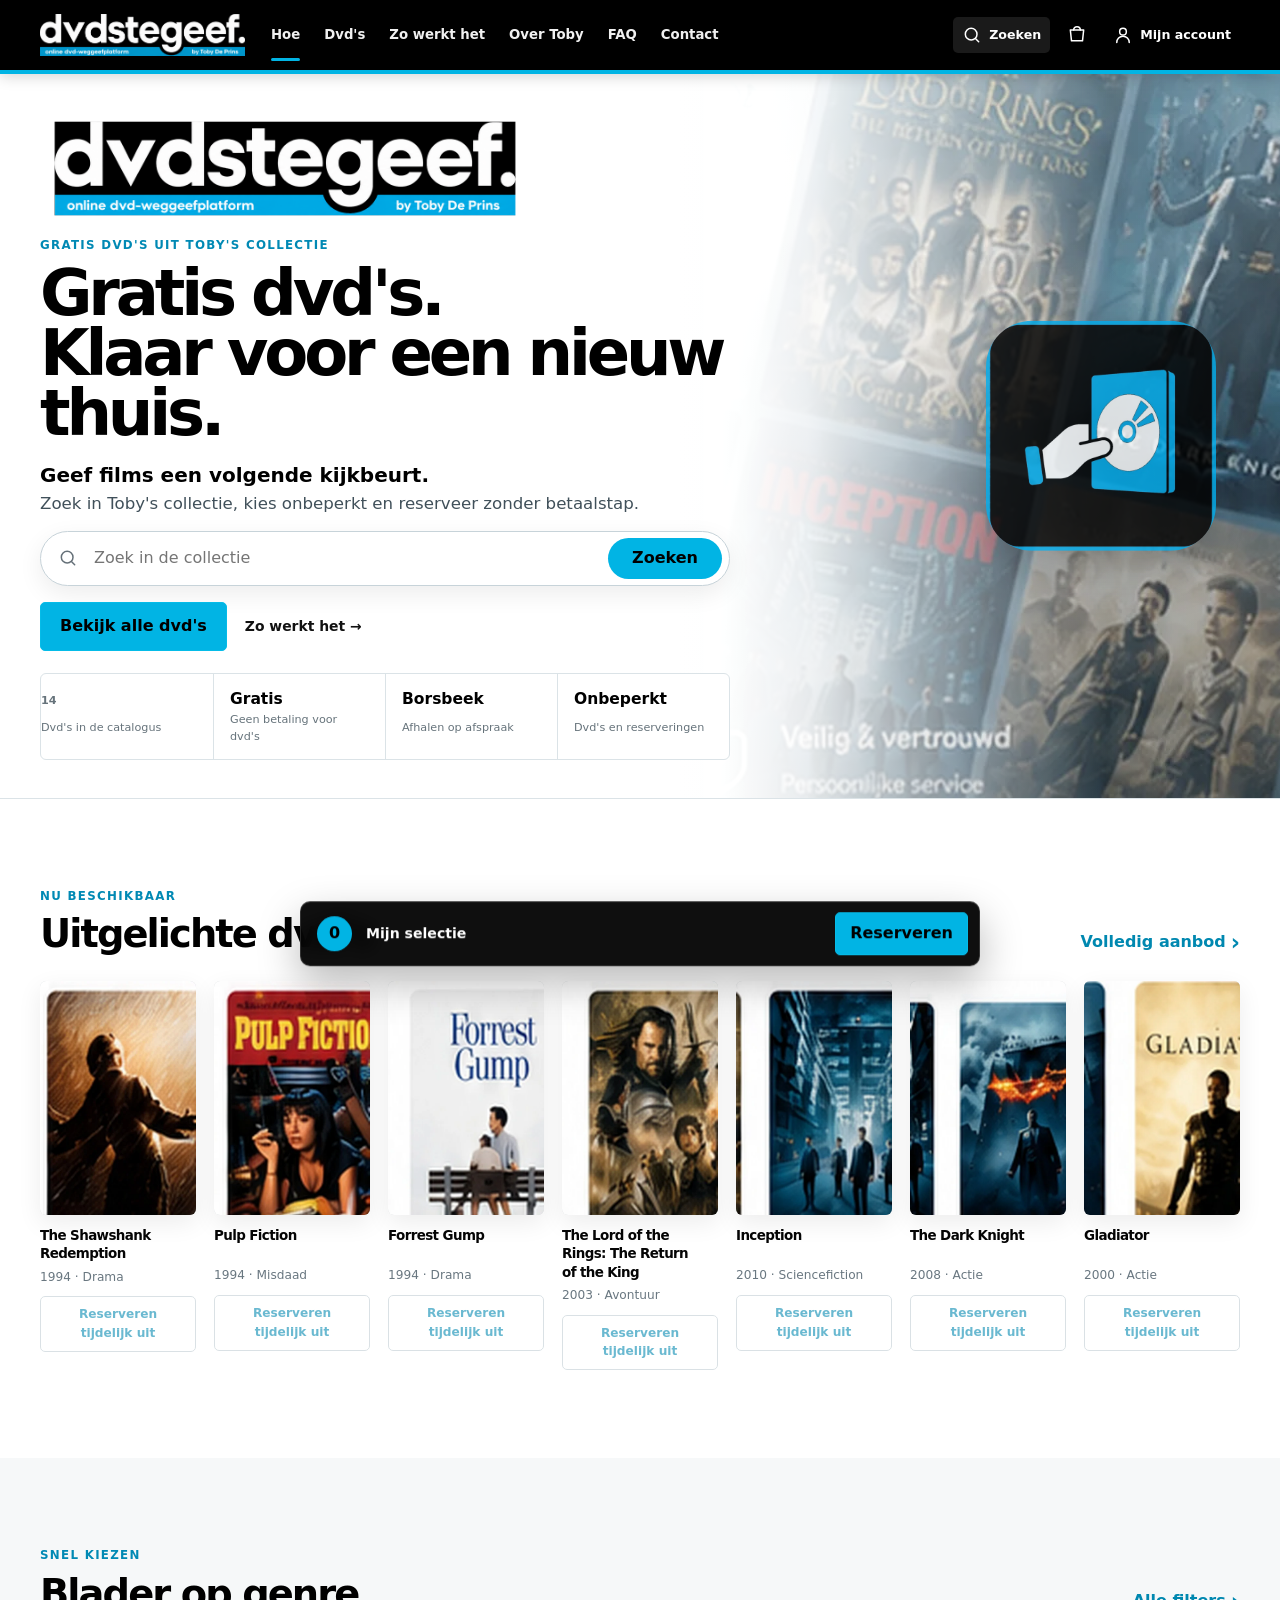
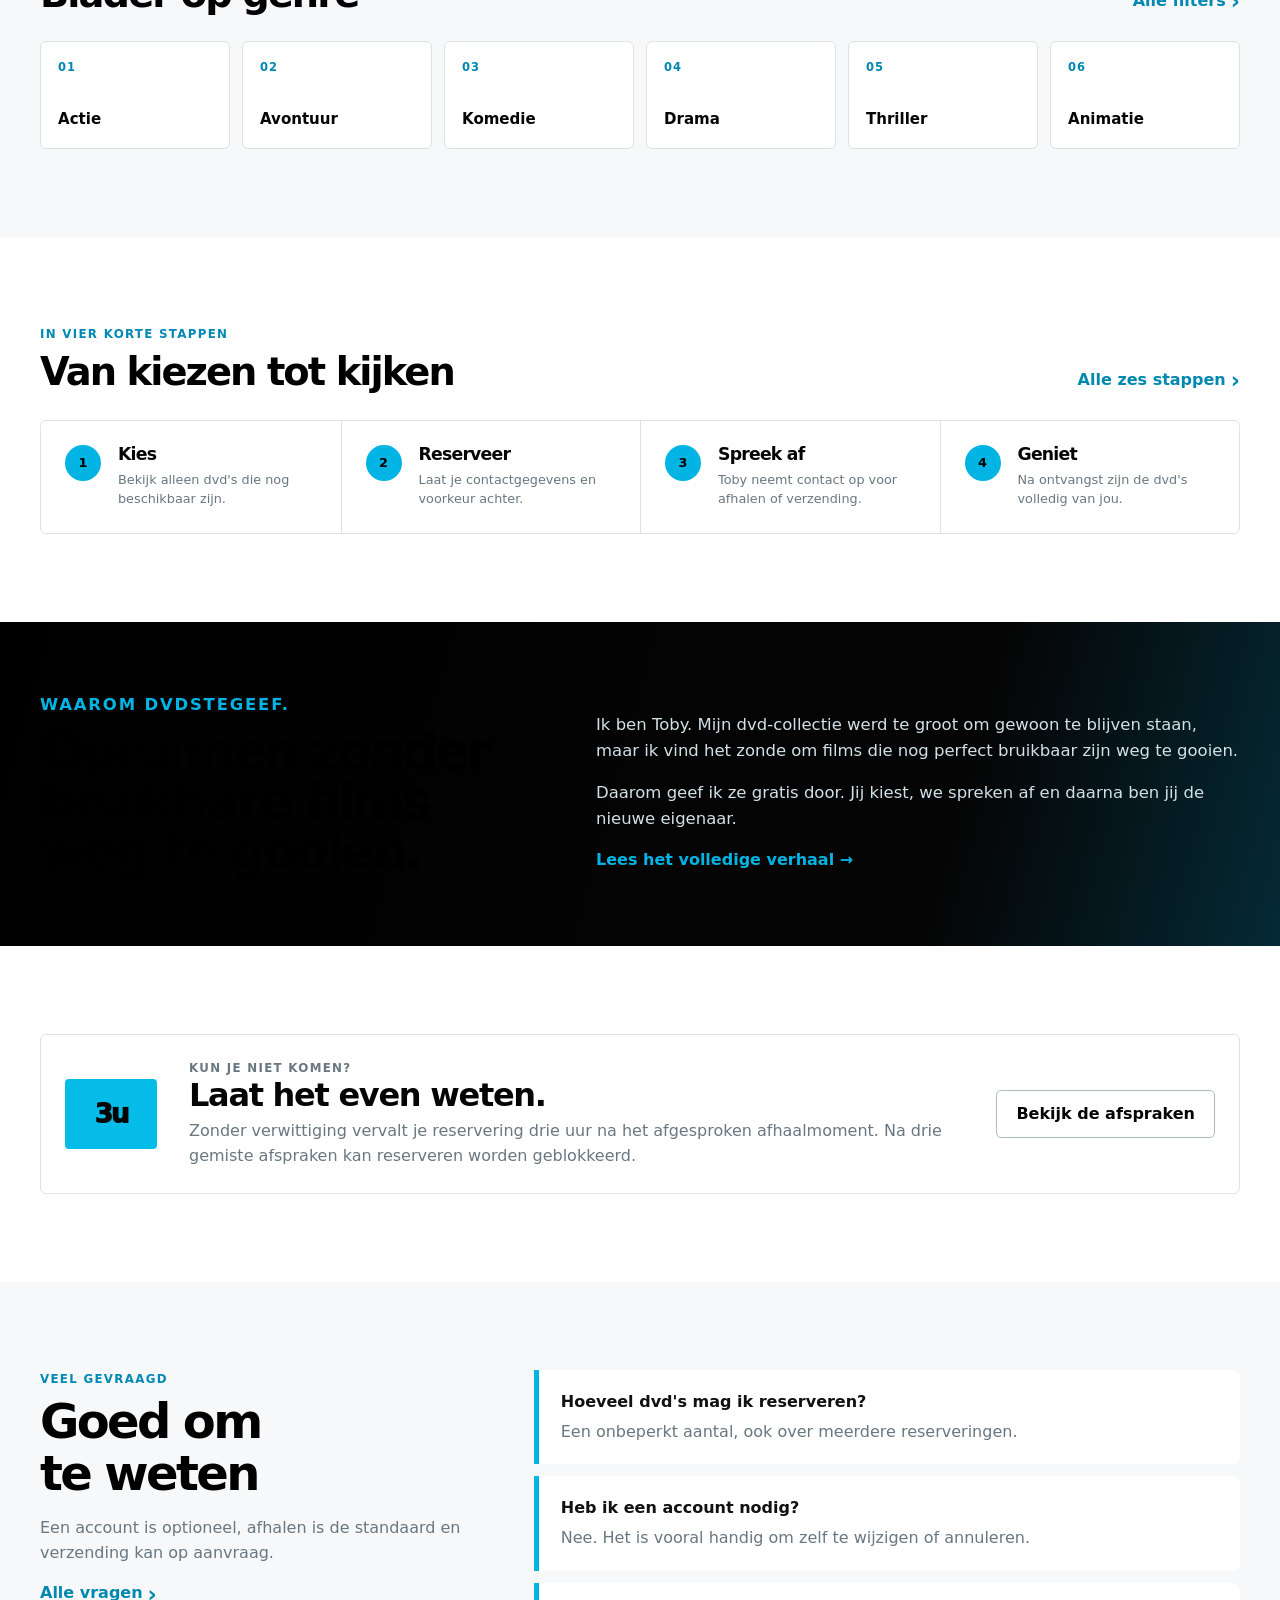
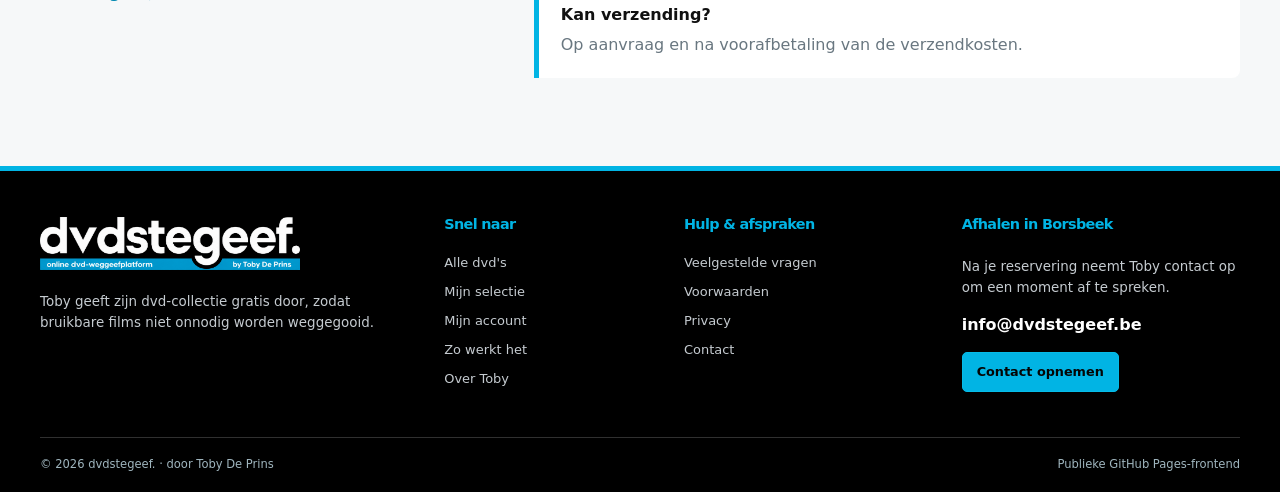
==== commit f558352b: "Update navigation links in index.html" ====
--- a/site/index.html
+++ b/site/index.html
@@ -49,7 +49,7 @@
       <span class="sr-only">Menu openen</span>
     </button>
 
-    <nav class="main-nav" id="main-navigation" aria-label="Hoofdnavigatie"><a class="active" aria-current="page" href="index.html">Home</a><a href="dvds.html">Dvd's</a><a href="how-it-works.html">Zo werkt het</a><a href="about.html">Over Toby</a><a href="faq.html">FAQ</a><a href="contact.html">Contact</a></nav>
+    <nav class="main-nav" id="main-navigation" aria-label="Hoofdnavigatie"><a class="active" aria-current="page" href="index.html">Hoe</a><a href="dvds.html">Dvd's</a><a href="how-it-works.html">Zo werkt het</a><a href="about.html">Over Toby</a><a href="faq.html">FAQ</a><a href="contact.html">Contact</a></nav>
 
     <div class="header-actions">
       <a class="header-search" href="dvds.html" aria-label="Dvd's zoeken">
@@ -184,4 +184,4 @@
 <div class="toast" id="site-toast" role="status" aria-live="polite"></div>
 
 </body>
-</html>+</html>
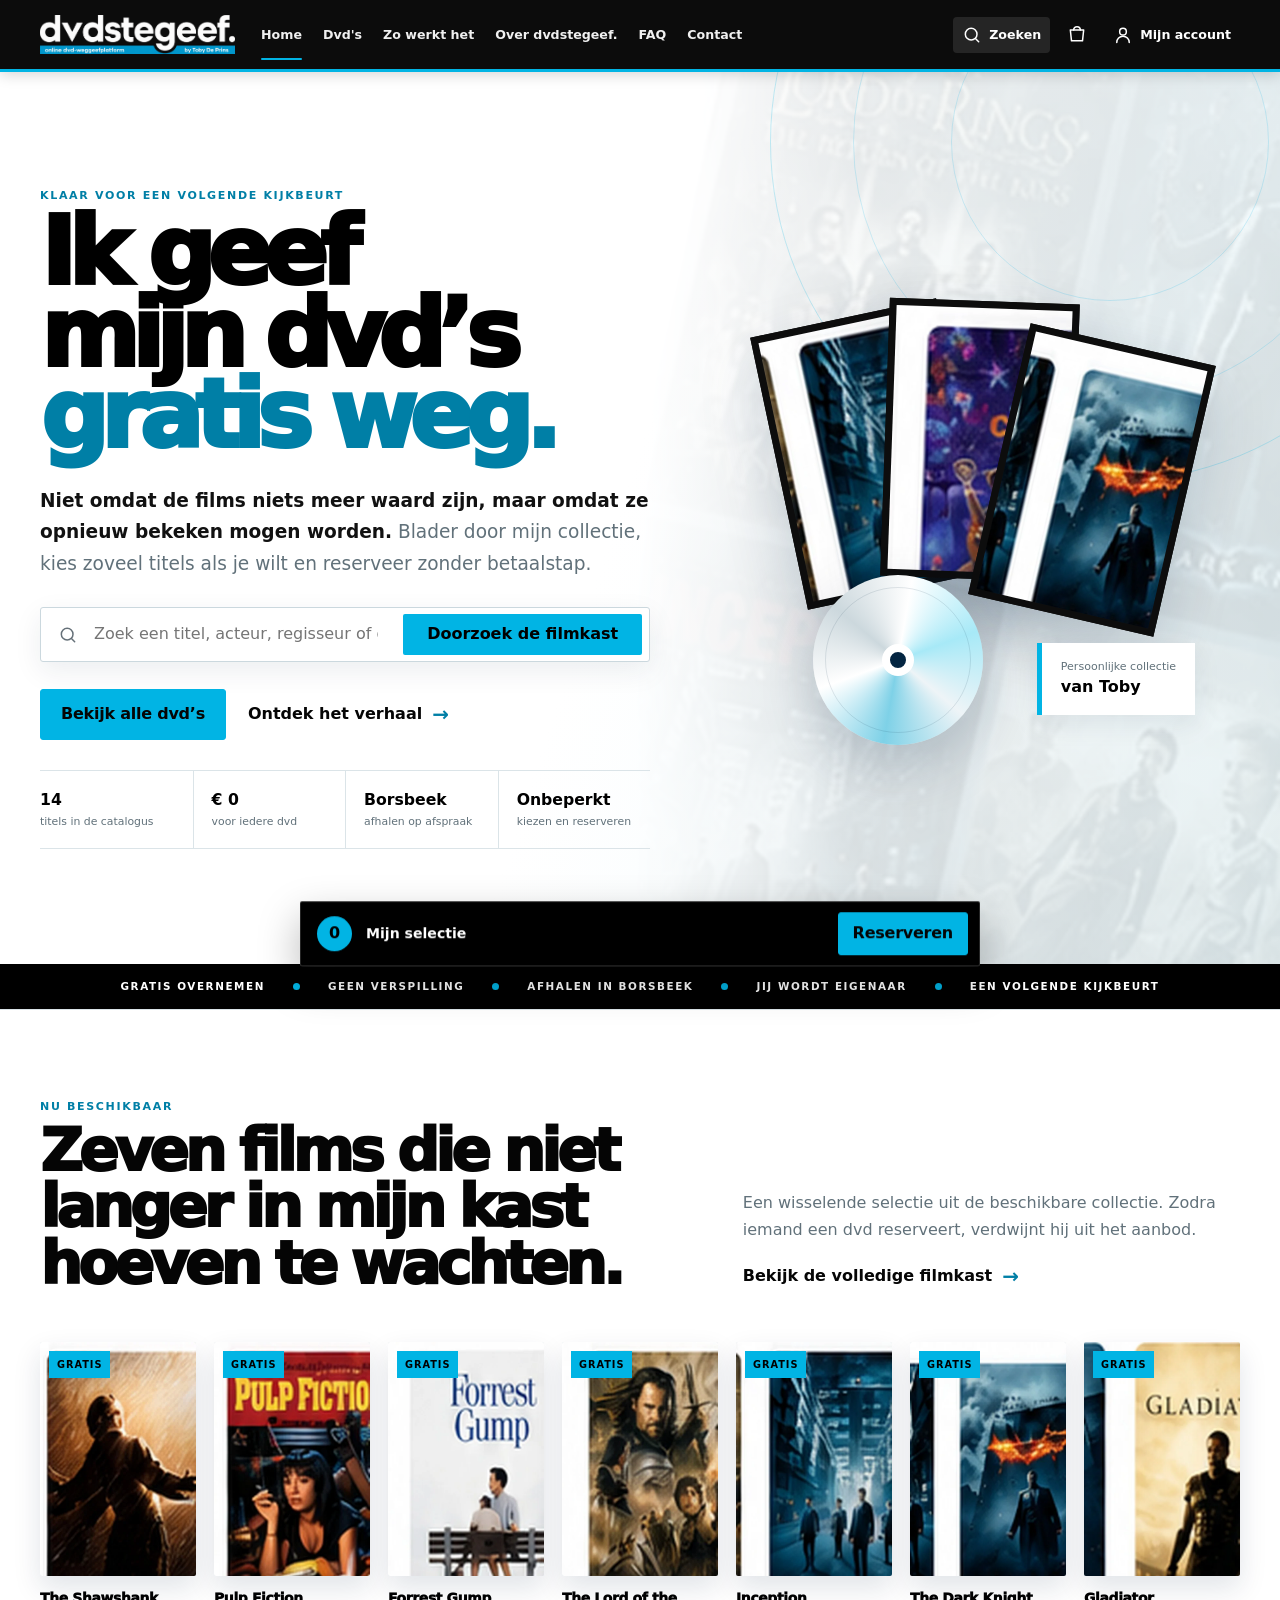
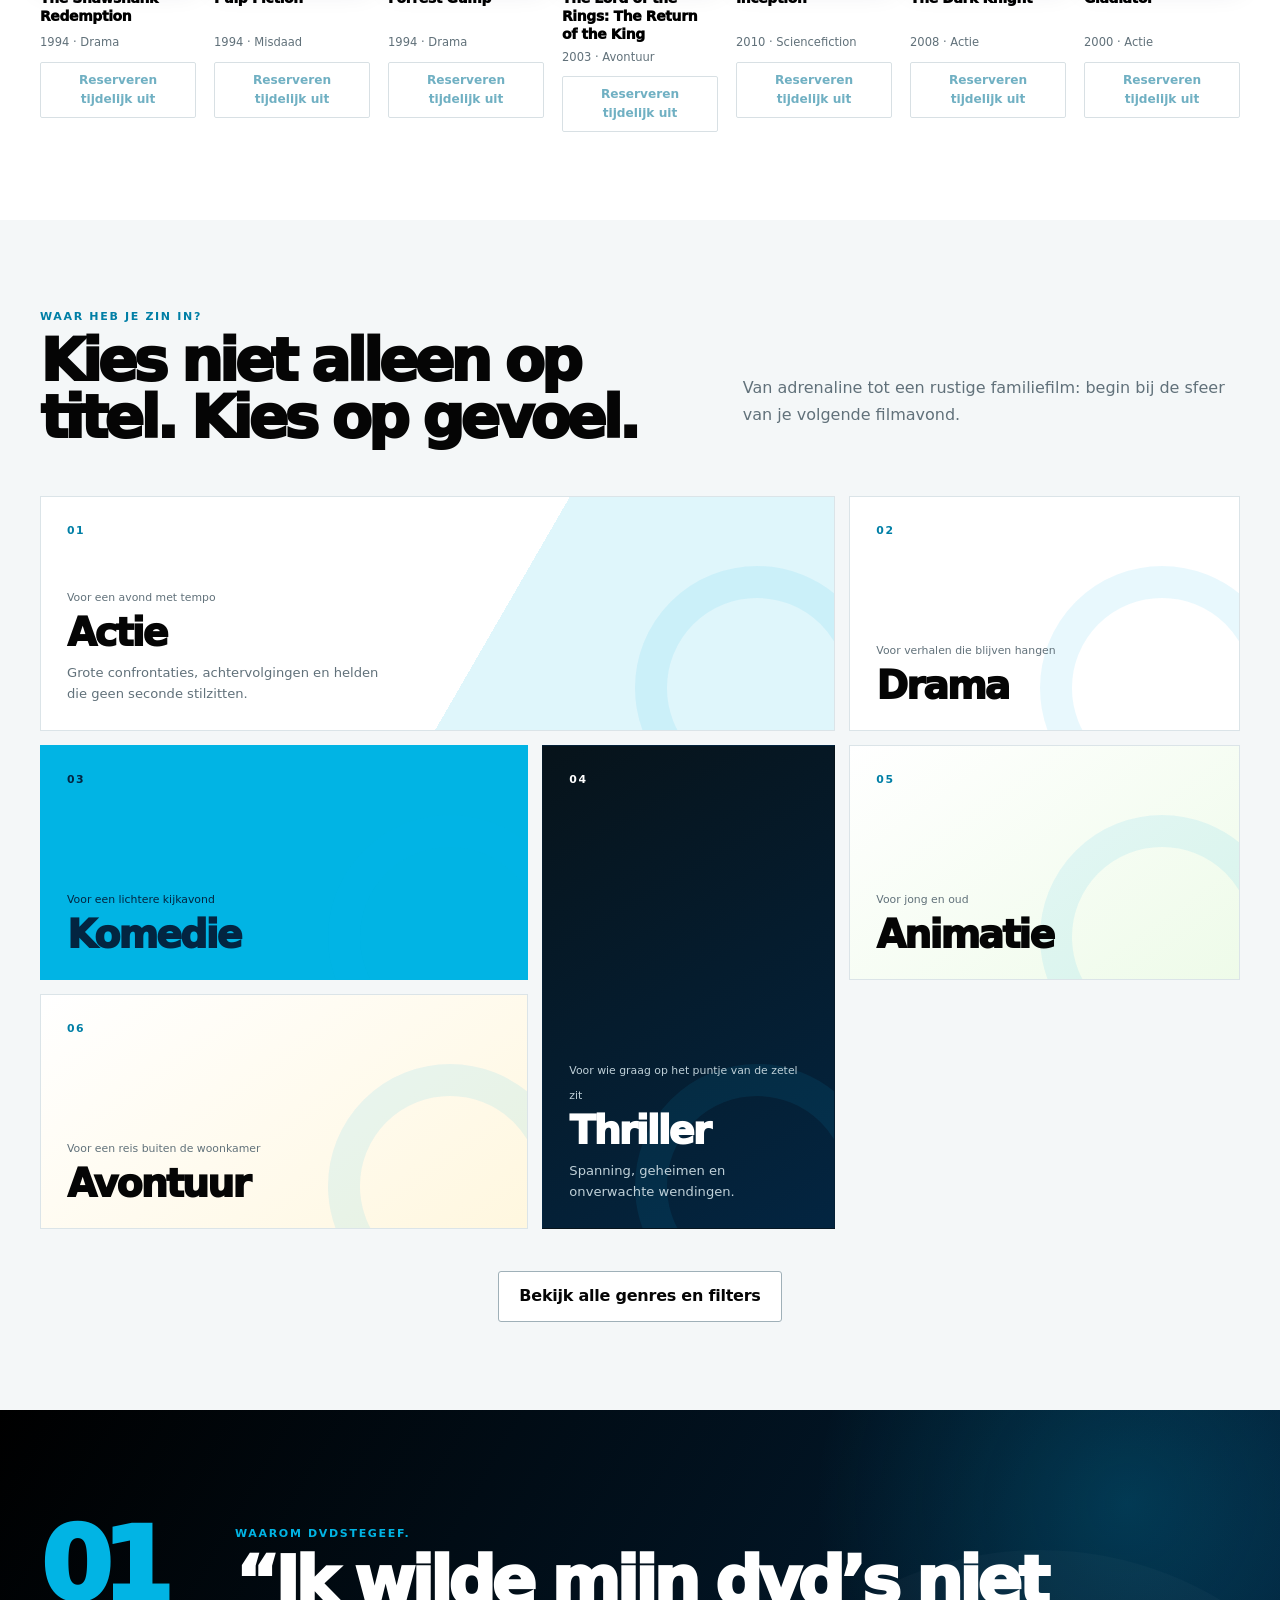
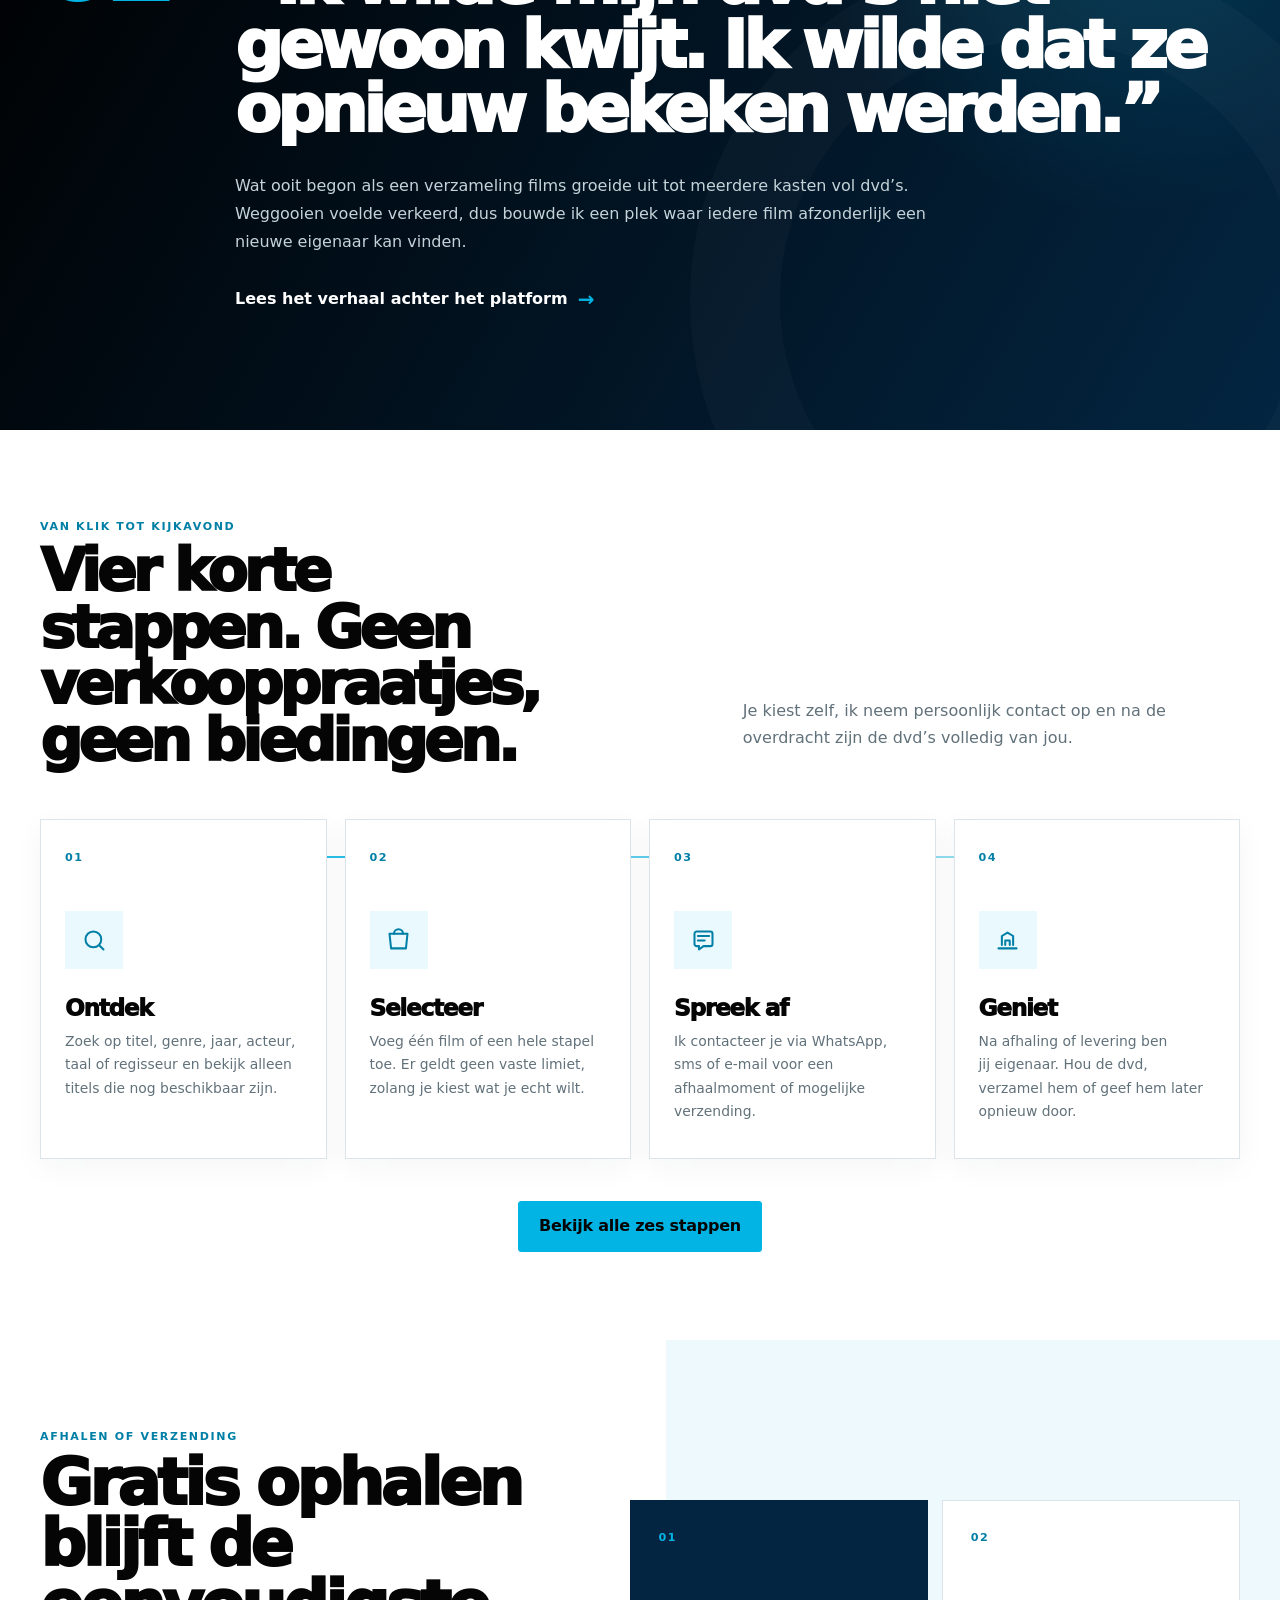
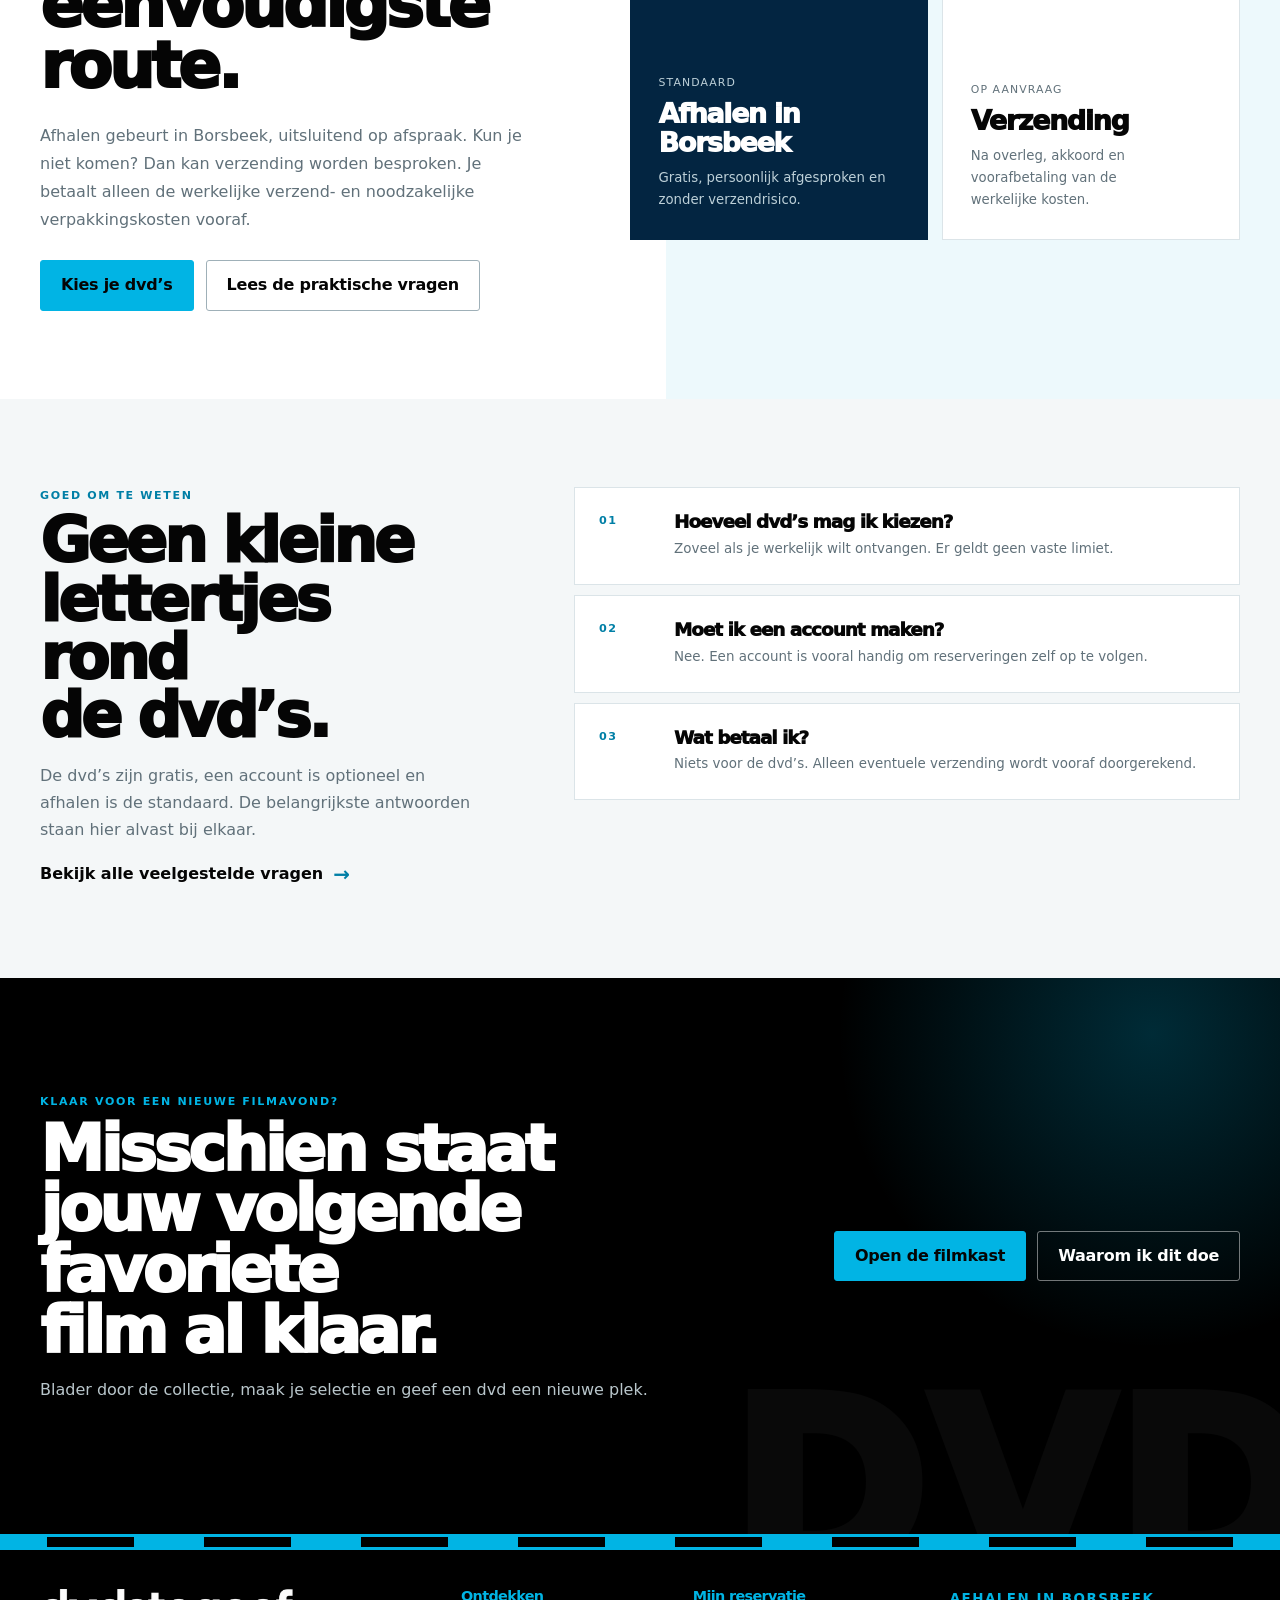
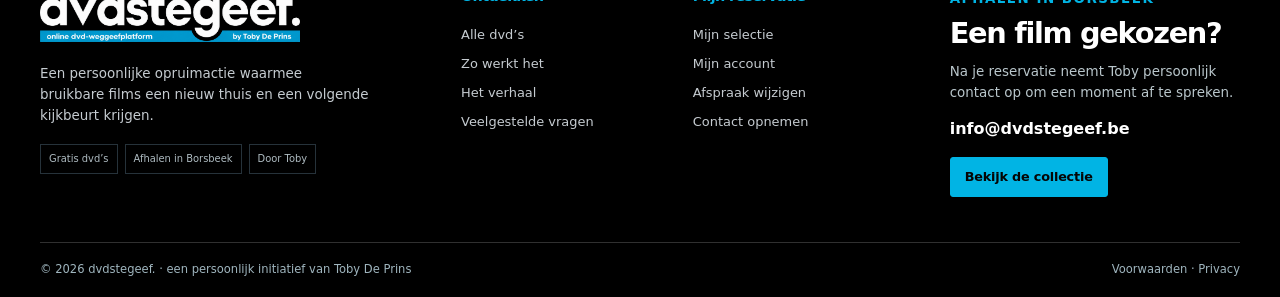
==== commit 769fe191: "brei" ====
--- a/site/index.html
+++ b/site/index.html
@@ -1,187 +1,193 @@
-<!doctype html>
+<!DOCTYPE html>
+
 <html lang="nl-BE">
 <head>
-  <meta charset="utf-8">
-  <meta name="viewport" content="width=device-width, initial-scale=1">
-  <meta name="theme-color" content="#000000">
-  <meta http-equiv="Content-Security-Policy" content="__CSP__">
-  <meta name="apple-mobile-web-app-capable" content="yes">
-  <meta name="apple-mobile-web-app-status-bar-style" content="black">
-  <meta name="apple-mobile-web-app-title" content="dvdstegeef.">
-  <meta name="msapplication-TileColor" content="#000000">
-  <meta name="msapplication-config" content="browserconfig.xml">
-  <meta property="og:type" content="website">
-  <meta property="og:title" content="Home | dvdstegeef.">
-  <meta property="og:description" content="Reserveer gratis dvd's bij de dvdstegeef.">
-  <meta property="og:site_name" content="dvdstegeef.">
-  <meta property="og:image" content="assets/social/open-graph-1200x630.png">
-  <meta property="og:image:width" content="1200">
-  <meta property="og:image:height" content="630">
-  <meta name="twitter:card" content="summary_large_image">
-  <meta name="twitter:title" content="Home | dvdstegeef.">
-  <meta name="twitter:description" content="Reserveer gratis dvd's bij de dvdstegeef.">
-  <meta name="twitter:image" content="assets/social/open-graph-1200x630.png">
-  <link rel="icon" type="image/x-icon" href="assets/icons/favicon.ico">
-  <link rel="icon" type="image/png" sizes="16x16" href="assets/icons/favicon-16x16.png">
-  <link rel="icon" type="image/png" sizes="32x32" href="assets/icons/favicon-32x32.png">
-  <link rel="icon" type="image/png" sizes="48x48" href="assets/icons/favicon-48x48.png">
-  <link rel="apple-touch-icon" sizes="180x180" href="assets/icons/apple-touch-icon.png">
-  <link rel="manifest" href="site.webmanifest">
-  <meta name="description" content="Reserveer gratis dvd's bij de dvdstegeef.">
-  <title>Home | dvdstegeef.</title>
-  <link rel="stylesheet" href="css/site.css">
-  <script src="js/runtime-config.js" defer></script>
-  <script src="js/api-client.js" defer></script>
-  <script src="js/data.js" defer></script>
-  <script src="js/app.js" defer></script>
-  <script src="js/home.js" defer></script>
-</head>
+<meta charset="utf-8"/>
+<meta content="width=device-width, initial-scale=1" name="viewport"/>
+<meta content="#000000" name="theme-color"/>
+<meta content="__CSP__" http-equiv="Content-Security-Policy"/>
+<meta content="yes" name="apple-mobile-web-app-capable"/>
+<meta content="black" name="apple-mobile-web-app-status-bar-style"/>
+<meta content="dvdstegeef." name="apple-mobile-web-app-title"/>
+<meta content="#000000" name="msapplication-TileColor"/>
+<meta content="browserconfig.xml" name="msapplication-config"/>
+<meta content="website" property="og:type"/>
+<meta content="dvdstegeef. | Gratis dvd’s uit Toby’s collectie" property="og:title"/>
+<meta content="Blader door Toby’s dvd-collectie, kies zoveel films als je wilt en reserveer ze gratis." property="og:description"/>
+<meta content="dvdstegeef." property="og:site_name"/>
+<meta content="assets/social/open-graph-1200x630.png" property="og:image"/>
+<meta content="1200" property="og:image:width"/>
+<meta content="630" property="og:image:height"/>
+<meta content="summary_large_image" name="twitter:card"/>
+<meta content="dvdstegeef. | Gratis dvd’s uit Toby’s collectie" name="twitter:title"/>
+<meta content="Blader door Toby’s dvd-collectie, kies zoveel films als je wilt en reserveer ze gratis." name="twitter:description"/>
+<meta content="assets/social/open-graph-1200x630.png" name="twitter:image"/>
+<link href="assets/icons/favicon.ico" rel="icon" type="image/x-icon"/>
+<link href="assets/icons/favicon-16x16.png" rel="icon" sizes="16x16" type="image/png"/>
+<link href="assets/icons/favicon-32x32.png" rel="icon" sizes="32x32" type="image/png"/>
+<link href="assets/icons/favicon-48x48.png" rel="icon" sizes="48x48" type="image/png"/>
+<link href="assets/icons/apple-touch-icon.png" rel="apple-touch-icon" sizes="180x180"/>
+<link href="site.webmanifest" rel="manifest"/>
+<meta content="Blader door Toby’s dvd-collectie, kies zoveel films als je wilt en reserveer ze gratis." name="description"/>
+<title>dvdstegeef. | Gratis dvd’s uit Toby’s collectie</title>
+<link href="css/site.css" rel="stylesheet"/>
+<script defer="" src="js/runtime-config.js"></script>
+<script defer="" src="js/api-client.js"></script>
+<script defer="" src="js/data.js"></script>
+<script defer="" src="js/app.js"></script>
+<script defer="" src="js/home.js"></script>
+<link href="css/creative-site.css" rel="stylesheet"/><script defer="" src="js/experience.js"></script></head>
 <body data-page="home">
-  <noscript><div class="noscript-banner">JavaScript is nodig voor zoeken en reserveren.</div></noscript>
+<noscript><div class="noscript-banner">JavaScript is nodig voor zoeken en reserveren.</div></noscript>
 <a class="skip-link" href="#main-content">Ga naar de inhoud</a>
-  
 <header class="site-header">
-  <div class="container header-inner">
-    <a class="brand" href="index.html" aria-label="dvdstegeef., home"><img class="site-logo site-logo-wordmark" src="assets/brand/logo-elements-transparent.png" alt="dvdstegeef. – online dvd-weggeefplatform door Toby De Prins"></a>
-
-    <button class="menu-toggle" type="button" aria-expanded="false" aria-controls="main-navigation">
-      <span></span><span></span><span></span>
-      <span class="sr-only">Menu openen</span>
-    </button>
-
-    <nav class="main-nav" id="main-navigation" aria-label="Hoofdnavigatie"><a class="active" aria-current="page" href="index.html">Hoe</a><a href="dvds.html">Dvd's</a><a href="how-it-works.html">Zo werkt het</a><a href="about.html">Over Toby</a><a href="faq.html">FAQ</a><a href="contact.html">Contact</a></nav>
-
-    <div class="header-actions">
-      <a class="header-search" href="dvds.html" aria-label="Dvd's zoeken">
-        
-<svg viewBox="0 0 24 24" aria-hidden="true">
-  <circle cx="11" cy="11" r="7"></circle>
-  <path d="m20 20-3.6-3.6"></path>
+<div class="container header-inner">
+<a aria-label="dvdstegeef., home" class="brand" href="index.html"><img alt="dvdstegeef. – online dvd-weggeefplatform door Toby De Prins" class="site-logo site-logo-wordmark" src="assets/brand/logo-elements-transparent.png"/></a>
+<button aria-controls="main-navigation" aria-expanded="false" class="menu-toggle" type="button">
+<span></span><span></span><span></span>
+<span class="sr-only">Menu openen</span>
+</button>
+<nav aria-label="Hoofdnavigatie" class="main-nav" id="main-navigation"><a aria-current="page" class="active" href="index.html">Home</a><a href="dvds.html">Dvd's</a><a href="how-it-works.html">Zo werkt het</a><a href="about.html">Over dvdstegeef.</a><a href="faq.html">FAQ</a><a href="contact.html">Contact</a></nav>
+<div class="header-actions">
+<a aria-label="Dvd's zoeken" class="header-search" href="dvds.html">
+<svg aria-hidden="true" viewbox="0 0 24 24">
+<circle cx="11" cy="11" r="7"></circle>
+<path d="m20 20-3.6-3.6"></path>
 </svg>
 <span>Zoeken</span>
-      </a>
-      <a class="reservation-link" href="reservation.html" aria-label="Mijn selectie">
-        
-<svg viewBox="0 0 24 24" aria-hidden="true">
-  <path d="M4 6h16l-1.4 13H5.4L4 6Z"></path>
-  <path d="M8 6a4 4 0 0 1 8 0"></path>
+</a>
+<a aria-label="Mijn selectie" class="reservation-link" href="reservation.html">
+<svg aria-hidden="true" viewbox="0 0 24 24">
+<path d="M4 6h16l-1.4 13H5.4L4 6Z"></path>
+<path d="M8 6a4 4 0 0 1 8 0"></path>
 </svg>
-<span class="reservation-count" data-reservation-count>0</span>
-      </a>
-      <a class="login-link" href="account.html" aria-label="Mijn account">
-        
-<svg viewBox="0 0 24 24" aria-hidden="true">
-  <circle cx="12" cy="8" r="4"></circle>
-  <path d="M4.5 21a7.5 7.5 0 0 1 15 0"></path>
+<span class="reservation-count" data-reservation-count="">0</span>
+</a>
+<a aria-label="Mijn account" class="login-link" href="account.html">
+<svg aria-hidden="true" viewbox="0 0 24 24">
+<circle cx="12" cy="8" r="4"></circle>
+<path d="M4.5 21a7.5 7.5 0 0 1 15 0"></path>
 </svg>
 <span>Mijn account</span>
-      </a>
-    </div>
-  </div>
+</a>
+</div>
+</div>
 </header>
-
-  <main id="main-content">
-<section class="hero" id="zoeken">
-  <div class="hero-art" aria-hidden="true"></div>
-  <div class="hero-brand-icon" aria-hidden="true">
-    <img src="assets/brand/dvdstegeef-icon-640.webp" alt="">
-  </div>
-  <div class="container hero-content">
-    <div class="hero-copy">
-      <div class="hero-brand-lockup">
-        <img src="assets/brand/logo-horizontal-white-card.png"
-             alt="dvdstegeef. – online dvd-weggeefplatform door Toby De Prins">
-      </div>
-      <p class="eyebrow hero-eyebrow">Gratis dvd's uit Toby's collectie</p>
-      <h1>Gratis dvd's.<br>Klaar voor een nieuw thuis.</h1>
-      <p class="hero-intro"><strong>Geef films een volgende kijkbeurt.</strong><br>Zoek in Toby's collectie, kies onbeperkt en reserveer zonder betaalstap.</p>
-      <form class="search-form" id="home-search">
-        <label class="sr-only" for="dvd-search">Zoek naar een dvd, titel, acteur of genre</label>
-        <svg viewBox="0 0 24 24" aria-hidden="true"><circle cx="11" cy="11" r="7"></circle><path d="m20 20-3.6-3.6"></path></svg>
-        <input id="dvd-search" name="q" type="search" placeholder="Zoek in de collectie">
-        <button type="submit">Zoeken</button>
-      </form>
-      <div class="hero-quick-actions">
-        <a class="primary-button" href="dvds.html">Bekijk alle dvd's</a>
-        <a class="hero-text-link" href="how-it-works.html">Zo werkt het <span aria-hidden="true">→</span></a>
-      </div>
-      <div class="stats" aria-label="Belangrijkste informatie">
-        <article class="stat"><strong><span data-available-count>0</span></strong><span>Dvd's in de catalogus</span></article>
-        <article class="stat"><strong>Gratis</strong><span>Geen betaling voor dvd's</span></article>
-        <article class="stat"><strong>Borsbeek</strong><span>Afhalen op afspraak</span></article>
-        <article class="stat"><strong>Onbeperkt</strong><span>Dvd's en reserveringen</span></article>
-      </div>
-    </div>
-  </div>
+<main class="experience-page experience-home" id="main-content">
+<section class="cinema-hero cinema-hero--home">
+<div aria-hidden="true" class="cinema-hero__backdrop"></div>
+<div aria-hidden="true" class="cinema-hero__rings"></div>
+<div class="container cinema-hero__grid">
+<div class="cinema-hero__copy" data-reveal="">
+<p class="eyebrow">Klaar voor een volgende kijkbeurt</p>
+<h1>Ik geef mijn dvd’s<br/><span>gratis weg.</span></h1>
+<p class="cinema-hero__lead"><strong>Niet omdat de films niets meer waard zijn, maar omdat ze opnieuw bekeken mogen worden.</strong> Blader door mijn collectie, kies zoveel titels als je wilt en reserveer zonder betaalstap.</p>
+<form class="search-form search-form--cinema" id="home-search">
+<label class="sr-only" for="dvd-search">Zoek naar een dvd, titel, acteur of genre</label>
+<svg aria-hidden="true" viewbox="0 0 24 24"><circle cx="11" cy="11" r="7"></circle><path d="m20 20-3.6-3.6"></path></svg>
+<input id="dvd-search" name="q" placeholder="Zoek een titel, acteur, regisseur of genre" type="search"/>
+<button type="submit">Doorzoek de filmkast</button>
+</form>
+<div class="cinema-hero__actions">
+<a class="primary-button" href="dvds.html">Bekijk alle dvd’s</a>
+<a class="editorial-link" href="about.html">Ontdek het verhaal <span aria-hidden="true">→</span></a>
+</div>
+<div aria-label="Belangrijkste informatie" class="hero-proof">
+<article><strong data-available-count="">0</strong><span>titels in de catalogus</span></article>
+<article><strong>€ 0</strong><span>voor iedere dvd</span></article>
+<article><strong>Borsbeek</strong><span>afhalen op afspraak</span></article>
+<article><strong>Onbeperkt</strong><span>kiezen en reserveren</span></article>
+</div>
+</div>
+<div aria-hidden="true" class="cinema-hero__visual" data-reveal="">
+<div class="poster-stack">
+<figure class="poster-stack__item poster-stack__item--one"><img alt="" src="assets/inception.webp"/></figure>
+<figure class="poster-stack__item poster-stack__item--two"><img alt="" src="assets/coco.webp"/></figure>
+<figure class="poster-stack__item poster-stack__item--three"><img alt="" src="assets/dark-knight.webp"/></figure>
+<div class="poster-stack__disc"><span></span></div>
+<div class="poster-stack__stamp"><small>Persoonlijke collectie</small><strong>van Toby</strong></div>
+</div>
+</div>
+</div>
+<div aria-hidden="true" class="film-ticker"><div><span>GRATIS OVERNEMEN</span><i></i><span>GEEN VERSPILLING</span><i></i><span>AFHALEN IN BORSBEEK</span><i></i><span>JIJ WORDT EIGENAAR</span><i></i><span>EEN VOLGENDE KIJKBEURT</span></div></div>
 </section>
-<section class="section" id="dvd-aanbod"><div class="container">
-  <div class="section-heading"><div><p class="section-kicker">Nu beschikbaar</p><h2>Uitgelichte dvd's</h2></div><a class="view-all" href="dvds.html">Volledig aanbod <span>›</span></a></div>
-  <div class="poster-row" id="home-movie-row" aria-label="Uitgelichte dvd's"></div>
-</div></section>
-<section class="section genres-section"><div class="container">
-  <div class="section-heading"><div><p class="section-kicker">Snel kiezen</p><h2>Blader op genre</h2></div><a class="view-all" href="dvds.html#filters">Alle filters <span>›</span></a></div>
-  <div class="genre-grid">
-    <a class="genre-card" data-genre-link="Actie" href="#"><span class="genre-icon">01</span><span>Actie</span></a>
-    <a class="genre-card" data-genre-link="Avontuur" href="#"><span class="genre-icon">02</span><span>Avontuur</span></a>
-    <a class="genre-card" data-genre-link="Komedie" href="#"><span class="genre-icon">03</span><span>Komedie</span></a>
-    <a class="genre-card" data-genre-link="Drama" href="#"><span class="genre-icon">04</span><span>Drama</span></a>
-    <a class="genre-card" data-genre-link="Thriller" href="#"><span class="genre-icon">05</span><span>Thriller</span></a>
-    <a class="genre-card" data-genre-link="Animatie" href="#"><span class="genre-icon">06</span><span>Animatie</span></a>
-  </div>
-</div></section>
-<section class="section home-process"><div class="container">
-  <div class="section-heading"><div><p class="section-kicker">In vier korte stappen</p><h2>Van kiezen tot kijken</h2></div><a class="view-all" href="how-it-works.html">Alle zes stappen <span>›</span></a></div>
-  <div class="benefits-inner process-cards">
-    <article><span class="benefit-icon">1</span><div><h2>Kies</h2><p>Bekijk alleen dvd's die nog beschikbaar zijn.</p></div></article>
-    <article><span class="benefit-icon">2</span><div><h2>Reserveer</h2><p>Laat je contactgegevens en voorkeur achter.</p></div></article>
-    <article><span class="benefit-icon">3</span><div><h2>Spreek af</h2><p>Toby neemt contact op voor afhalen of verzending.</p></div></article>
-    <article><span class="benefit-icon">4</span><div><h2>Geniet</h2><p>Na ontvangst zijn de dvd's volledig van jou.</p></div></article>
-  </div>
-</div></section>
-<section class="story-section about-toby"><div class="container story-grid">
-  <div><p class="section-kicker">Waarom dvdstegeef.</p><h2>Opruimen zonder bruikbare films weg te gooien.</h2></div>
-  <div><p>Ik ben Toby. Mijn dvd-collectie werd te groot om gewoon te blijven staan, maar ik vind het zonde om films die nog perfect bruikbaar zijn weg te gooien.</p><p>Daarom geef ik ze gratis door. Jij kiest, we spreken af en daarna ben jij de nieuwe eigenaar.</p><a class="text-link" href="about.html">Lees het volledige verhaal →</a></div>
-</div></section>
-<section class="section home-rules"><div class="container rules-card">
-  <div class="policy-number">3u</div><div><p class="section-kicker">Kun je niet komen?</p><h2>Laat het even weten.</h2><p>Zonder verwittiging vervalt je reservering drie uur na het afgesproken afhaalmoment. Na drie gemiste afspraken kan reserveren worden geblokkeerd.</p></div><a class="secondary-button" href="how-it-works.html#afspraken">Bekijk de afspraken</a>
-</div></section>
-<section class="section home-faq"><div class="container faq-preview">
-  <div><p class="section-kicker">Veel gevraagd</p><h2>Goed om te weten</h2><p>Een account is optioneel, afhalen is de standaard en verzending kan op aanvraag.</p><a class="view-all" href="faq.html">Alle vragen <span>›</span></a></div>
-  <div class="mini-faq"><article><strong>Hoeveel dvd's mag ik reserveren?</strong><p>Een onbeperkt aantal, ook over meerdere reserveringen.</p></article><article><strong>Heb ik een account nodig?</strong><p>Nee. Het is vooral handig om zelf te wijzigen of annuleren.</p></article><article><strong>Kan verzending?</strong><p>Op aanvraag en na voorafbetaling van de verzendkosten.</p></article></div>
-</div></section>
+<section class="section editorial-shelf" id="dvd-aanbod">
+<div class="container">
+<div class="editorial-heading" data-reveal="">
+<div><p class="section-kicker">Nu beschikbaar</p><h2>Zeven films die niet langer in mijn kast hoeven te wachten.</h2></div>
+<div><p>Een wisselende selectie uit de beschikbare collectie. Zodra iemand een dvd reserveert, verdwijnt hij uit het aanbod.</p><a class="editorial-link" href="dvds.html">Bekijk de volledige filmkast <span>→</span></a></div>
+</div>
+<div aria-label="Uitgelichte dvd's" class="poster-row poster-row--editorial" id="home-movie-row"></div>
+</div>
+</section>
+<section class="section mood-section">
+<div class="container">
+<div class="editorial-heading" data-reveal="">
+<div><p class="section-kicker">Waar heb je zin in?</p><h2>Kies niet alleen op titel. Kies op gevoel.</h2></div>
+<p>Van adrenaline tot een rustige familiefilm: begin bij de sfeer van je volgende filmavond.</p>
+</div>
+<div class="mood-mosaic">
+<a class="mood-card mood-card--wide mood-card--action" data-genre-link="Actie" href="#"><span>01</span><div><small>Voor een avond met tempo</small><h3>Actie</h3><p>Grote confrontaties, achtervolgingen en helden die geen seconde stilzitten.</p></div></a>
+<a class="mood-card mood-card--drama" data-genre-link="Drama" href="#"><span>02</span><div><small>Voor verhalen die blijven hangen</small><h3>Drama</h3></div></a>
+<a class="mood-card mood-card--cyan" data-genre-link="Komedie" href="#"><span>03</span><div><small>Voor een lichtere kijkavond</small><h3>Komedie</h3></div></a>
+<a class="mood-card mood-card--tall mood-card--thriller" data-genre-link="Thriller" href="#"><span>04</span><div><small>Voor wie graag op het puntje van de zetel zit</small><h3>Thriller</h3><p>Spanning, geheimen en onverwachte wendingen.</p></div></a>
+<a class="mood-card mood-card--animation" data-genre-link="Animatie" href="#"><span>05</span><div><small>Voor jong en oud</small><h3>Animatie</h3></div></a>
+<a class="mood-card mood-card--adventure" data-genre-link="Avontuur" href="#"><span>06</span><div><small>Voor een reis buiten de woonkamer</small><h3>Avontuur</h3></div></a>
+</div>
+<div class="center-action"><a class="secondary-button" href="dvds.html#filters">Bekijk alle genres en filters</a></div>
+</div>
+</section>
+<section class="manifest-section">
+<div class="container manifest-section__grid">
+<div aria-hidden="true" class="manifest-section__number">01</div>
+<div data-reveal=""><p class="section-kicker">Waarom dvdstegeef.</p><blockquote>“Ik wilde mijn dvd’s niet gewoon kwijt. Ik wilde dat ze opnieuw bekeken werden.”</blockquote><p>Wat ooit begon als een verzameling films groeide uit tot meerdere kasten vol dvd’s. Weggooien voelde verkeerd, dus bouwde ik een plek waar iedere film afzonderlijk een nieuwe eigenaar kan vinden.</p><a class="editorial-link editorial-link--light" href="about.html">Lees het verhaal achter het platform <span>→</span></a></div>
+</div>
+</section>
+<section class="section journey-section">
+<div class="container">
+<div class="editorial-heading" data-reveal=""><div><p class="section-kicker">Van klik tot kijkavond</p><h2>Vier korte stappen. Geen verkooppraatjes, geen biedingen.</h2></div><p>Je kiest zelf, ik neem persoonlijk contact op en na de overdracht zijn de dvd’s volledig van jou.</p></div>
+<div class="journey-track journey-track--four">
+<article class="journey-card" data-reveal=""><span class="journey-card__number">01</span><div class="journey-card__icon"><svg viewbox="0 0 24 24"><circle cx="11" cy="11" r="7"></circle><path d="m20 20-3.6-3.6"></path></svg></div><h3>Ontdek</h3><p>Zoek op titel, genre, jaar, acteur, taal of regisseur en bekijk alleen titels die nog beschikbaar zijn.</p></article>
+<article class="journey-card" data-reveal=""><span class="journey-card__number">02</span><div class="journey-card__icon"><svg viewbox="0 0 24 24"><path d="M4 6h16l-1.4 13H5.4L4 6Z"></path><path d="M8 6a4 4 0 0 1 8 0"></path></svg></div><h3>Selecteer</h3><p>Voeg één film of een hele stapel toe. Er geldt geen vaste limiet, zolang je kiest wat je echt wilt.</p></article>
+<article class="journey-card" data-reveal=""><span class="journey-card__number">03</span><div class="journey-card__icon"><svg viewbox="0 0 24 24"><path d="M7 8h10M7 12h6M6 4h12a2 2 0 0 1 2 2v9a2 2 0 0 1-2 2h-6l-4 3v-3H6a2 2 0 0 1-2-2V6a2 2 0 0 1 2-2Z"></path></svg></div><h3>Spreek af</h3><p>Ik contacteer je via WhatsApp, sms of e-mail voor een afhaalmoment of mogelijke verzending.</p></article>
+<article class="journey-card" data-reveal=""><span class="journey-card__number">04</span><div class="journey-card__icon"><svg viewbox="0 0 24 24"><path d="M4 19h16"></path><path d="M7 16V8l5-3 5 3v8"></path><path d="M10 16v-4h4v4"></path></svg></div><h3>Geniet</h3><p>Na afhaling of levering ben jij eigenaar. Hou de dvd, verzamel hem of geef hem later opnieuw door.</p></article>
+</div>
+<div class="center-action"><a class="primary-button" href="how-it-works.html">Bekijk alle zes stappen</a></div>
+</div>
+</section>
+<section class="section handover-section">
+<div class="container handover-grid">
+<div class="handover-copy" data-reveal=""><p class="section-kicker">Afhalen of verzending</p><h2>Gratis ophalen blijft de eenvoudigste route.</h2><p>Afhalen gebeurt in Borsbeek, uitsluitend op afspraak. Kun je niet komen? Dan kan verzending worden besproken. Je betaalt alleen de werkelijke verzend- en noodzakelijke verpakkingskosten vooraf.</p><div class="button-row"><a class="primary-button" href="dvds.html">Kies je dvd’s</a><a class="secondary-button" href="faq.html">Lees de praktische vragen</a></div></div>
+<div class="handover-visual" data-reveal="">
+<article class="handover-option handover-option--primary"><span>01</span><small>Standaard</small><h3>Afhalen in Borsbeek</h3><p>Gratis, persoonlijk afgesproken en zonder verzendrisico.</p></article>
+<article class="handover-option"><span>02</span><small>Op aanvraag</small><h3>Verzending</h3><p>Na overleg, akkoord en voorafbetaling van de werkelijke kosten.</p></article>
+</div>
+</div>
+</section>
+<section class="section home-faq creative-faq-preview">
+<div class="container faq-preview-grid">
+<div data-reveal=""><p class="section-kicker">Goed om te weten</p><h2>Geen kleine lettertjes rond de dvd’s.</h2><p>De dvd’s zijn gratis, een account is optioneel en afhalen is de standaard. De belangrijkste antwoorden staan hier alvast bij elkaar.</p><a class="editorial-link" href="faq.html">Bekijk alle veelgestelde vragen <span>→</span></a></div>
+<div class="faq-preview-stack">
+<article><span>01</span><div><h3>Hoeveel dvd’s mag ik kiezen?</h3><p>Zoveel als je werkelijk wilt ontvangen. Er geldt geen vaste limiet.</p></div></article>
+<article><span>02</span><div><h3>Moet ik een account maken?</h3><p>Nee. Een account is vooral handig om reserveringen zelf op te volgen.</p></div></article>
+<article><span>03</span><div><h3>Wat betaal ik?</h3><p>Niets voor de dvd’s. Alleen eventuele verzending wordt vooraf doorgerekend.</p></div></article>
+</div>
+</div>
+</section>
+<section class="final-cta">
+<div class="container final-cta__grid"><div><p class="section-kicker">Klaar voor een nieuwe filmavond?</p><h2>Misschien staat jouw volgende favoriete film al klaar.</h2><p>Blader door de collectie, maak je selectie en geef een dvd een nieuwe plek.</p></div><div class="final-cta__actions"><a class="primary-button" href="dvds.html">Open de filmkast</a><a class="secondary-button secondary-button--dark" href="about.html">Waarom ik dit doe</a></div></div>
+</section>
 </main>
-  
 <footer class="site-footer">
-  <div class="container footer-grid">
-    <div class="footer-about">
-      <a class="brand footer-brand" href="index.html"><img class="site-logo site-logo-wordmark" src="assets/brand/logo-elements-transparent.png" alt="dvdstegeef. – online dvd-weggeefplatform door Toby De Prins"></a>
-      <p>Toby geeft zijn dvd-collectie gratis door, zodat bruikbare films niet onnodig worden weggegooid.</p>
-    </div>
-    <div class="footer-column">
-      <h2>Snel naar</h2>
-      <a href="dvds.html">Alle dvd's</a>
-      <a href="reservation.html">Mijn selectie</a>
-      <a href="account.html">Mijn account</a>
-      <a href="how-it-works.html">Zo werkt het</a>
-      <a href="about.html">Over Toby</a>
-    </div>
-    <div class="footer-column">
-      <h2>Hulp & afspraken</h2>
-      <a href="faq.html">Veelgestelde vragen</a>
-      <a href="terms.html">Voorwaarden</a>
-      <a href="privacy.html">Privacy</a>
-      <a href="contact.html">Contact</a>
-    </div>
-    <div class="newsletter footer-contact">
-      <h2>Afhalen in Borsbeek</h2>
-      <p>Na je reservering neemt Toby contact op om een moment af te spreken.</p>
-      <a class="footer-email" href="mailto:info@dvdstegeef.be">info@dvdstegeef.be</a>
-      <a class="primary-button" href="contact.html">Contact opnemen</a>
-    </div>
-  </div>
-  <div class="container copyright"><span>© 2026 dvdstegeef. · door Toby De Prins</span><span>Publieke GitHub Pages-frontend</span></div>
+<div aria-hidden="true" class="footer-filmstrip"><span></span><span></span><span></span><span></span><span></span><span></span><span></span><span></span></div>
+<div class="container footer-grid footer-grid--creative">
+<div class="footer-about"><a class="brand footer-brand" href="index.html"><img alt="dvdstegeef. – online dvd-weggeefplatform door Toby De Prins" class="site-logo site-logo-wordmark" src="assets/brand/logo-elements-transparent.png"/></a><p>Een persoonlijke opruimactie waarmee bruikbare films een nieuw thuis en een volgende kijkbeurt krijgen.</p><div class="footer-badges"><span>Gratis dvd’s</span><span>Afhalen in Borsbeek</span><span>Door Toby</span></div></div>
+<div class="footer-column"><h2>Ontdekken</h2><a href="dvds.html">Alle dvd’s</a><a href="how-it-works.html">Zo werkt het</a><a href="about.html">Het verhaal</a><a href="faq.html">Veelgestelde vragen</a></div>
+<div class="footer-column"><h2>Mijn reservatie</h2><a href="reservation.html">Mijn selectie</a><a href="account.html">Mijn account</a><a href="contact.html">Afspraak wijzigen</a><a href="contact.html">Contact opnemen</a></div>
+<div class="footer-contact"><p class="section-kicker">Afhalen in Borsbeek</p><h2>Een film gekozen?</h2><p>Na je reservatie neemt Toby persoonlijk contact op om een moment af te spreken.</p><a class="footer-email" href="mailto:info@dvdstegeef.be">info@dvdstegeef.be</a><a class="primary-button" href="dvds.html">Bekijk de collectie</a></div>
+</div>
+<div class="container copyright"><span>© 2026 dvdstegeef. · een persoonlijk initiatief van Toby De Prins</span><span><a href="terms.html">Voorwaarden</a> · <a href="privacy.html">Privacy</a></span></div>
 </footer>
-<div class="toast" id="site-toast" role="status" aria-live="polite"></div>
-
+<div aria-live="polite" class="toast" id="site-toast" role="status"></div>
 </body>
 </html>
--- a/site/css/creative-site.css
+++ b/site/css/creative-site.css
@@ -0,0 +1,1144 @@
+/* =========================================================
+   dvdstegeef. — creative editorial experience
+   Loaded after site.css so this file can safely refine the
+   existing functional frontend without changing its API.
+   ========================================================= */
+
+:root {
+  --creative-black: #050505;
+  --creative-ink: #111416;
+  --creative-navy: #032541;
+  --creative-navy-deep: #021723;
+  --creative-cyan: #01b4e4;
+  --creative-cyan-dark: #007fa6;
+  --creative-cyan-pale: #e9f9fd;
+  --creative-paper: #f4f7f8;
+  --creative-paper-2: #eef3f5;
+  --creative-line: #dbe4e8;
+  --creative-muted: #61717a;
+  --creative-white: #fff;
+  --creative-green: #91d1a2;
+  --creative-shadow: 0 22px 60px rgba(3, 37, 65, .12);
+  --creative-shadow-sm: 0 9px 28px rgba(3, 37, 65, .08);
+  --creative-section: clamp(76px, 9vw, 142px);
+}
+
+html { scroll-padding-top: 90px; }
+body {
+  color: var(--creative-ink);
+  background: var(--creative-white);
+  overflow-x: hidden;
+}
+
+.experience-page h1,
+.experience-page h2,
+.experience-page h3 {
+  color: var(--creative-black);
+  font-weight: 920;
+  letter-spacing: -.055em;
+}
+
+.experience-page p { color: var(--creative-muted); }
+.experience-page .section-kicker,
+.experience-page .eyebrow {
+  color: var(--creative-cyan-dark);
+  font-size: .69rem;
+  font-weight: 900;
+  letter-spacing: .15em;
+}
+
+.site-header {
+  min-height: 72px;
+  background: rgba(5, 5, 5, .97);
+  border-bottom: 3px solid var(--creative-cyan);
+  backdrop-filter: blur(16px);
+}
+.header-inner,
+.main-nav { min-height: 69px; }
+.site-logo,
+.site-logo-wordmark { width: 195px; height: 40px; }
+.main-nav { gap: 21px; }
+.main-nav a { font-size: .79rem; font-weight: 760; }
+.main-nav a::after { bottom: 9px; height: 2px; }
+.header-search,
+.reservation-link,
+.login-link { border-radius: 4px; }
+
+.primary-button,
+.secondary-button {
+  min-height: 46px;
+  border-radius: 3px;
+  padding: 12px 20px;
+  letter-spacing: -.015em;
+}
+.primary-button {
+  border-color: var(--creative-cyan);
+  background: var(--creative-cyan);
+  color: var(--creative-black);
+  box-shadow: none;
+}
+.primary-button:hover { background: #32c9ed; transform: translateY(-2px); }
+.secondary-button {
+  border-color: #9fb0b8;
+  background: #fff;
+  color: var(--creative-black);
+}
+.secondary-button:hover {
+  border-color: var(--creative-black);
+  background: var(--creative-black);
+  color: #fff;
+}
+.secondary-button--dark {
+  border-color: rgba(255,255,255,.45);
+  background: transparent;
+  color: #fff;
+}
+.secondary-button--dark:hover { border-color: #fff; background: #fff; color: #000; }
+
+.editorial-link {
+  display: inline-flex;
+  align-items: center;
+  gap: 10px;
+  color: var(--creative-black);
+  font-weight: 850;
+}
+.editorial-link span { color: var(--creative-cyan-dark); font-size: 1.25em; transition: transform .2s ease; }
+.editorial-link:hover span { transform: translateX(5px); }
+.editorial-link--light { color: #fff; }
+.editorial-link--light span { color: var(--creative-cyan); }
+
+.center-action { display: flex; justify-content: center; margin-top: 42px; }
+
+/* Progressive reveal */
+.js-ready [data-reveal] {
+  opacity: 0;
+  transform: translateY(28px);
+  transition: opacity .7s ease, transform .7s ease;
+}
+.js-ready [data-reveal].is-visible { opacity: 1; transform: translateY(0); }
+@media (prefers-reduced-motion: reduce) {
+  .js-ready [data-reveal] { opacity: 1; transform: none; }
+}
+
+/* =========================================================
+   Shared cinema/editorial heroes
+   ========================================================= */
+
+.cinema-hero,
+.editorial-hero { position: relative; overflow: hidden; }
+
+.cinema-hero {
+  color: var(--creative-ink);
+  background: linear-gradient(108deg, #fff 0%, #fff 48%, #edf9fc 100%);
+  border-bottom: 1px solid var(--creative-line);
+}
+.cinema-hero__backdrop {
+  position: absolute;
+  inset: 0 0 0 48%;
+  opacity: .13;
+  background: linear-gradient(90deg, #fff, transparent 35%), url("../assets/hero-posters.webp") center / cover;
+  filter: saturate(.35) contrast(1.15);
+}
+.cinema-hero__rings {
+  position: absolute;
+  width: 680px;
+  aspect-ratio: 1;
+  top: -270px;
+  right: -170px;
+  border: 1px solid rgba(1,180,228,.22);
+  border-radius: 50%;
+}
+.cinema-hero__rings::before,
+.cinema-hero__rings::after {
+  content: "";
+  position: absolute;
+  inset: 82px;
+  border: 1px solid rgba(1,180,228,.17);
+  border-radius: inherit;
+}
+.cinema-hero__rings::after { inset: 180px; }
+.cinema-hero__grid {
+  position: relative;
+  z-index: 2;
+  min-height: 650px;
+  display: grid;
+  grid-template-columns: minmax(0, 1.08fr) minmax(390px, .92fr);
+  gap: 70px;
+  align-items: center;
+  padding-block: clamp(70px, 9vw, 125px);
+}
+.cinema-hero__copy { max-width: 760px; }
+.cinema-hero h1 {
+  max-width: 760px;
+  margin: 0;
+  color: #000;
+  font-size: clamp(4rem, 7.4vw, 7.6rem);
+  line-height: .86;
+  letter-spacing: -.085em;
+}
+.cinema-hero h1 span { color: var(--creative-cyan-dark); }
+.cinema-hero__lead {
+  max-width: 670px;
+  margin: 28px 0 0;
+  color: #40525b;
+  font-size: clamp(1.02rem, 1.45vw, 1.23rem);
+  line-height: 1.7;
+}
+.cinema-hero__lead strong { color: #111; }
+.cinema-hero__actions { display: flex; flex-wrap: wrap; align-items: center; gap: 22px; margin-top: 27px; }
+.cinema-hero__visual { min-height: 460px; display: grid; place-items: center; }
+
+.editorial-hero {
+  background: linear-gradient(112deg, #fff 0%, #f7fbfc 58%, #e5f7fb 100%);
+  border-bottom: 1px solid var(--creative-line);
+}
+.editorial-hero__shape {
+  position: absolute;
+  right: -120px;
+  top: -110px;
+  width: 430px;
+  height: 430px;
+  border: 76px solid rgba(1,180,228,.08);
+  border-radius: 50%;
+}
+.editorial-hero__grid {
+  position: relative;
+  z-index: 2;
+  min-height: 470px;
+  display: grid;
+  grid-template-columns: minmax(0, 1.15fr) minmax(300px, .85fr);
+  gap: 75px;
+  align-items: center;
+  padding-block: clamp(65px, 8vw, 110px);
+}
+.editorial-hero h1 {
+  max-width: 900px;
+  margin: 0;
+  color: #000;
+  font-size: clamp(3.6rem, 6.5vw, 6.8rem);
+  line-height: .89;
+  letter-spacing: -.08em;
+}
+.editorial-hero h1 span { color: var(--creative-cyan-dark); }
+.editorial-hero__grid > div:first-child > p:not(.eyebrow) {
+  max-width: 680px;
+  margin: 25px 0 0;
+  font-size: 1.08rem;
+  line-height: 1.72;
+}
+.editorial-hero .button-row { margin-top: 28px; }
+
+.film-ticker {
+  position: relative;
+  z-index: 3;
+  overflow: hidden;
+  color: #fff;
+  background: #000;
+}
+.film-ticker > div {
+  min-width: max-content;
+  display: flex;
+  align-items: center;
+  justify-content: center;
+  gap: 28px;
+  padding: 14px 25px;
+  font-size: .65rem;
+  font-weight: 900;
+  letter-spacing: .15em;
+}
+.film-ticker i { width: 7px; height: 7px; border-radius: 50%; background: var(--creative-cyan); }
+
+/* =========================================================
+   Home hero visuals
+   ========================================================= */
+
+.poster-stack { position: relative; width: 430px; height: 450px; }
+.poster-stack__item {
+  position: absolute;
+  width: 190px;
+  margin: 0;
+  border: 7px solid #0d0d0d;
+  background: #111;
+  box-shadow: 0 28px 65px rgba(3,37,65,.2);
+}
+.poster-stack__item img { width: 100%; aspect-ratio: 2/3; object-fit: cover; }
+.poster-stack__item--one { top: 22px; left: 12px; transform: rotate(-12deg); }
+.poster-stack__item--two { top: 8px; left: 120px; transform: rotate(2deg); }
+.poster-stack__item--three { top: 48px; right: 8px; transform: rotate(13deg); }
+.poster-stack__disc {
+  position: absolute;
+  left: 48px;
+  bottom: -2px;
+  width: 170px;
+  aspect-ratio: 1;
+  display: grid;
+  place-items: center;
+  border-radius: 50%;
+  background: conic-gradient(from 10deg, #fff, #a7e9f7, #eef4f7, #7ed1e7, #fff, #ccd8dd, #fff);
+  box-shadow: 0 22px 55px rgba(3,37,65,.2);
+}
+.poster-stack__disc::before { content: ""; position: absolute; inset: 12px; border: 1px solid rgba(3,37,65,.11); border-radius: inherit; }
+.poster-stack__disc span { width: 32px; aspect-ratio: 1; border: 8px solid #fff; border-radius: 50%; background: var(--creative-navy); }
+.poster-stack__stamp {
+  position: absolute;
+  right: 0;
+  bottom: 28px;
+  display: grid;
+  padding: 15px 19px;
+  border-left: 5px solid var(--creative-cyan);
+  background: #fff;
+  box-shadow: var(--creative-shadow-sm);
+}
+.poster-stack__stamp small { color: var(--creative-muted); font-size: .69rem; }
+.poster-stack__stamp strong { color: #000; }
+
+.search-form--cinema {
+  width: min(710px, 100%);
+  margin-top: 28px;
+  border: 1px solid #cbd8de;
+  border-radius: 3px;
+  box-shadow: var(--creative-shadow-sm);
+}
+.search-form--cinema button { border-radius: 2px; background: var(--creative-cyan); }
+.hero-proof {
+  max-width: 710px;
+  display: grid;
+  grid-template-columns: repeat(4, 1fr);
+  margin-top: 30px;
+  border-block: 1px solid var(--creative-line);
+}
+.hero-proof article { display: grid; gap: 2px; padding: 17px 18px; border-left: 1px solid var(--creative-line); }
+.hero-proof article:first-child { padding-left: 0; border-left: 0; }
+.hero-proof strong { color: #000; font-size: .98rem; }
+.hero-proof span { color: var(--creative-muted); font-size: .68rem; }
+
+/* =========================================================
+   Shared editorial headings
+   ========================================================= */
+
+.editorial-heading {
+  display: grid;
+  grid-template-columns: minmax(0, 1.12fr) minmax(280px, .88fr);
+  gap: 70px;
+  align-items: end;
+  margin-bottom: 50px;
+}
+.editorial-heading h2 {
+  max-width: 15ch;
+  margin: 0;
+  font-size: clamp(2.5rem, 4.6vw, 4.9rem);
+  line-height: .96;
+  letter-spacing: -.07em;
+}
+.editorial-heading > p,
+.editorial-heading > div:last-child > p { max-width: 580px; margin: 0 0 18px; line-height: 1.7; }
+.editorial-heading--light h2 { color: #fff; }
+.editorial-heading--light > p { color: #b9cbd3; }
+
+/* =========================================================
+   Dynamic movie cards and shelves
+   ========================================================= */
+
+.poster-row--editorial { grid-template-columns: repeat(7, minmax(0, 1fr)); gap: 30px 18px; }
+.movie-card { position: relative; }
+.poster-link {
+  border-radius: 2px;
+  background: #dfe6e9;
+  box-shadow: 0 12px 28px rgba(3,37,65,.12);
+}
+.movie-card:hover .poster-link { transform: translateY(-4px); }
+.movie-card img { transition: transform .35s ease, filter .35s ease; }
+.movie-card:hover img { transform: scale(1.03); filter: saturate(1.07); }
+.movie-card-free {
+  position: absolute;
+  left: 9px;
+  top: 9px;
+  z-index: 2;
+  padding: 6px 8px;
+  background: var(--creative-cyan);
+  color: #000;
+  font-size: .61rem;
+  font-weight: 900;
+  letter-spacing: .1em;
+}
+.movie-card-body { padding-top: 13px; }
+.movie-card h3 { min-height: 40px; margin: 0 0 5px; color: #000; font-size: .87rem; line-height: 1.3; letter-spacing: -.025em; }
+.movie-card p { color: var(--creative-muted); font-size: .72rem; }
+.reserve-card-button {
+  border-radius: 2px;
+  border-color: #bdcbd1;
+  background: #fff;
+  color: #0a7898;
+}
+.reserve-card-button:hover,
+.reserve-card-button.selected { border-color: var(--creative-cyan); background: var(--creative-cyan); color: #000; }
+.movie-card.is-selected .poster-link { box-shadow: 0 0 0 4px var(--creative-cyan), 0 16px 35px rgba(3,37,65,.15); }
+
+/* =========================================================
+   Mood mosaic
+   ========================================================= */
+
+.mood-section { background: var(--creative-paper); }
+.mood-mosaic {
+  display: grid;
+  grid-template-columns: 1.25fr .75fr 1fr;
+  grid-template-rows: repeat(2, minmax(235px, auto));
+  gap: 14px;
+}
+.mood-card {
+  position: relative;
+  min-height: 235px;
+  display: flex;
+  flex-direction: column;
+  justify-content: space-between;
+  overflow: hidden;
+  padding: 26px;
+  border: 1px solid var(--creative-line);
+  background: #fff;
+  transition: transform .22s ease, box-shadow .22s ease;
+}
+.mood-card::after { content: ""; position: absolute; right: -45px; bottom: -80px; width: 180px; height: 180px; border: 32px solid rgba(1,180,228,.09); border-radius: 50%; }
+.mood-card:hover { transform: translateY(-5px); box-shadow: var(--creative-shadow-sm); }
+.mood-card > span { position: relative; z-index: 2; color: var(--creative-cyan-dark); font-size: .68rem; font-weight: 900; letter-spacing: .14em; }
+.mood-card > div { position: relative; z-index: 2; }
+.mood-card small { color: var(--creative-muted); font-size: .68rem; }
+.mood-card h3 { margin: 6px 0 0; font-size: clamp(1.8rem, 3vw, 3.1rem); line-height: .95; }
+.mood-card p { max-width: 38ch; margin: 12px 0 0; font-size: .82rem; }
+.mood-card--wide { grid-column: span 2; }
+.mood-card--tall { grid-row: span 2; }
+.mood-card--cyan { background: var(--creative-cyan); border-color: var(--creative-cyan); }
+.mood-card--cyan > span,
+.mood-card--cyan small,
+.mood-card--cyan h3 { color: var(--creative-navy); }
+.mood-card--thriller { color: #fff; background: linear-gradient(150deg, #07131a, var(--creative-navy)); border-color: transparent; }
+.mood-card--thriller h3,
+.mood-card--thriller > span { color: #fff; }
+.mood-card--thriller small,
+.mood-card--thriller p { color: #bfd0d8; }
+.mood-card--action { background: linear-gradient(120deg, #fff 0 57%, #dff6fb 57%); }
+.mood-card--animation { background: linear-gradient(145deg, #fff, #eefbe9); }
+.mood-card--adventure { background: linear-gradient(145deg, #fff, #fff7df); }
+
+/* =========================================================
+   Manifest / story
+   ========================================================= */
+
+.manifest-section {
+  position: relative;
+  overflow: hidden;
+  padding-block: var(--creative-section);
+  background: radial-gradient(circle at 88% 15%, rgba(1,180,228,.2), transparent 25%), linear-gradient(120deg, #000, var(--creative-navy));
+}
+.manifest-section::after { content: ""; position: absolute; right: -110px; bottom: -220px; width: 520px; aspect-ratio: 1; border: 90px solid rgba(255,255,255,.025); border-radius: 50%; }
+.manifest-section__grid { position: relative; z-index: 2; display: grid; grid-template-columns: 140px 1fr; gap: 55px; }
+.manifest-section__number { color: var(--creative-cyan); font-size: clamp(4rem, 8vw, 9rem); font-weight: 950; line-height: .8; letter-spacing: -.1em; }
+.manifest-section blockquote {
+  max-width: 1050px;
+  margin: 0 0 30px;
+  color: #fff;
+  font-size: clamp(2.8rem, 5.2vw, 5.6rem);
+  font-weight: 920;
+  line-height: .96;
+  letter-spacing: -.065em;
+}
+.manifest-section p:not(.section-kicker) { max-width: 730px; color: #c5d3d9; line-height: 1.75; }
+.manifest-section .editorial-link { margin-top: 12px; }
+
+/* =========================================================
+   Journey cards
+   ========================================================= */
+
+.journey-section { background: #fff; }
+.journey-track { position: relative; display: grid; gap: 18px; }
+.journey-track--four { grid-template-columns: repeat(4, 1fr); }
+.journey-track::before { content: ""; position: absolute; top: 37px; left: 4%; right: 4%; height: 2px; background: linear-gradient(90deg, var(--creative-cyan), #bce9f4); }
+.journey-card {
+  position: relative;
+  min-height: 340px;
+  padding: 24px;
+  border: 1px solid var(--creative-line);
+  background: #fff;
+  box-shadow: 0 8px 28px rgba(3,37,65,.045);
+}
+.journey-card:nth-child(even) { transform: translateY(28px); }
+.journey-card__number { position: relative; z-index: 2; color: var(--creative-cyan-dark); font-size: .7rem; font-weight: 900; letter-spacing: .14em; }
+.journey-card__icon { width: 58px; height: 58px; display: grid; place-items: center; margin-top: 42px; background: var(--creative-cyan-pale); color: var(--creative-cyan-dark); }
+.journey-card__icon svg { width: 27px; height: 27px; }
+.journey-card h3 { margin: 26px 0 10px; font-size: 1.45rem; }
+.journey-card p { margin: 0; font-size: .87rem; line-height: 1.68; }
+
+/* =========================================================
+   Handover section / receive cards
+   ========================================================= */
+
+.handover-section { background: linear-gradient(90deg, #fff 0 52%, #edf9fc 52%); }
+.handover-grid { display: grid; grid-template-columns: .9fr 1.1fr; gap: 90px; align-items: center; }
+.handover-copy h2 { max-width: 13ch; margin: 0; font-size: clamp(2.8rem, 5vw, 5.1rem); line-height: .95; }
+.handover-copy > p:not(.section-kicker) { max-width: 58ch; margin: 26px 0; line-height: 1.75; }
+.handover-visual { display: grid; grid-template-columns: repeat(2, 1fr); gap: 14px; align-items: stretch; }
+.handover-option { min-height: 340px; display: flex; flex-direction: column; justify-content: flex-end; padding: 28px; border: 1px solid var(--creative-line); background: #fff; }
+.handover-option--primary { color: #fff; background: var(--creative-navy); border-color: var(--creative-navy); }
+.handover-option > span { margin-bottom: auto; color: var(--creative-cyan-dark); font-size: .7rem; font-weight: 900; letter-spacing: .14em; }
+.handover-option--primary > span { color: var(--creative-cyan); }
+.handover-option small { color: var(--creative-muted); font-size: .68rem; text-transform: uppercase; letter-spacing: .1em; }
+.handover-option--primary small,
+.handover-option--primary p { color: #bdd0d8; }
+.handover-option h3 { margin: 8px 0 10px; font-size: 1.7rem; line-height: 1.04; }
+.handover-option--primary h3 { color: #fff; }
+.handover-option p { margin: 0; font-size: .83rem; line-height: 1.65; }
+
+/* =========================================================
+   Home FAQ preview
+   ========================================================= */
+
+.creative-faq-preview { background: var(--creative-paper); }
+.faq-preview-grid { display: grid; grid-template-columns: .8fr 1.2fr; gap: 90px; align-items: start; }
+.faq-preview-grid h2 { max-width: 12ch; margin: 0; font-size: clamp(2.8rem, 4.8vw, 5rem); line-height: .95; }
+.faq-preview-grid > div:first-child > p:not(.section-kicker) { max-width: 52ch; line-height: 1.7; }
+.faq-preview-stack { display: grid; gap: 10px; }
+.faq-preview-stack article { display: grid; grid-template-columns: 55px 1fr; gap: 20px; padding: 24px; border: 1px solid var(--creative-line); background: #fff; }
+.faq-preview-stack article > span { color: var(--creative-cyan-dark); font-size: .7rem; font-weight: 900; letter-spacing: .13em; }
+.faq-preview-stack h3 { margin: 0; font-size: 1.15rem; }
+.faq-preview-stack p { margin: 7px 0 0; font-size: .84rem; }
+
+/* =========================================================
+   Final CTA / footer
+   ========================================================= */
+
+.final-cta {
+  position: relative;
+  overflow: hidden;
+  padding-block: clamp(78px, 9vw, 130px);
+  background: radial-gradient(circle at 90% 10%, rgba(1,180,228,.24), transparent 25%), #000;
+}
+.final-cta::after { content: "DVD"; position: absolute; right: -30px; bottom: -78px; color: rgba(255,255,255,.035); font-size: 15rem; font-weight: 950; line-height: 1; }
+.final-cta--compact { padding-block: 75px; }
+.final-cta__grid { position: relative; z-index: 2; display: grid; grid-template-columns: 1fr auto; gap: 70px; align-items: center; }
+.final-cta h2 { max-width: 14ch; margin: 0; color: #fff; font-size: clamp(2.8rem, 5vw, 5.3rem); line-height: .95; }
+.final-cta p:not(.section-kicker) { max-width: 620px; color: #b9c6cb; }
+.final-cta__actions { display: flex; flex-wrap: wrap; gap: 11px; }
+
+.site-footer { position: relative; padding-top: 55px; background: #000; border-top: 0; }
+.footer-filmstrip { position: absolute; top: 0; left: 0; right: 0; height: 16px; display: flex; justify-content: space-around; padding: 3px 12px; background: var(--creative-cyan); }
+.footer-filmstrip span { width: 7%; background: #000; }
+.footer-grid--creative { grid-template-columns: 1.45fr .7fr .8fr 1.15fr; gap: 55px; }
+.footer-about p { max-width: 44ch; }
+.footer-badges { display: flex; flex-wrap: wrap; gap: 7px; margin-top: 18px; }
+.footer-badges span { padding: 6px 8px; border: 1px solid #26323a; color: #aebbc1; font-size: .62rem; }
+.footer-contact h2 { margin: 0; color: #fff; font-size: 1.8rem; }
+.footer-contact .section-kicker { color: var(--creative-cyan); }
+.footer-contact p { color: #b9c6cb; }
+.footer-email { color: #fff; }
+.copyright a { color: inherit; }
+
+/* =========================================================
+   Catalog page
+   ========================================================= */
+
+.catalog-hero-card {
+  min-height: 285px;
+  display: flex;
+  flex-direction: column;
+  justify-content: flex-end;
+  padding: 28px;
+  color: #fff;
+  background: linear-gradient(145deg, #06131b, var(--creative-navy));
+  box-shadow: 18px 18px 0 rgba(1,180,228,.14);
+}
+.catalog-hero-card__number { margin-bottom: auto; color: var(--creative-cyan); font-size: 7rem; font-weight: 950; line-height: .75; }
+.catalog-hero-card strong { font-size: 1.55rem; }
+.catalog-hero-card small { margin-top: 7px; color: #bdd0d8; }
+.quick-discovery { position: relative; z-index: 3; display: flex; flex-wrap: wrap; gap: 8px; align-items: center; padding-bottom: 32px; }
+.quick-discovery > span { margin-right: 6px; color: var(--creative-muted); font-size: .72rem; font-weight: 800; }
+.quick-discovery a { padding: 8px 11px; border: 1px solid #b8cbd2; background: #fff; color: #263943; font-size: .72rem; font-weight: 800; }
+.quick-discovery a:hover { border-color: var(--creative-cyan); background: var(--creative-cyan-pale); }
+
+.catalog-section--creative { padding-block: 58px var(--creative-section); background: var(--creative-paper); }
+.catalog-layout { grid-template-columns: 285px 1fr; gap: 48px; }
+.filter-panel--editorial { top: 90px; overflow: hidden; padding: 0; border-radius: 0; background: #fff; }
+.filter-intro { padding: 26px; color: #fff; background: var(--creative-navy); }
+.filter-intro > span { color: var(--creative-cyan); font-size: .64rem; font-weight: 900; letter-spacing: .15em; }
+.filter-intro h2 { margin: 9px 0 8px; color: #fff; font-size: 1.75rem; }
+.filter-intro p { margin: 0; color: #bfd0d8; font-size: .78rem; }
+.filter-panel--editorial .filter-heading { margin: 0; padding: 20px 24px 8px; }
+.filter-panel--editorial .filter-heading h3 { margin: 0; font-size: .95rem; }
+.filter-panel--editorial form { padding: 12px 24px 24px; }
+.filter-panel--editorial label { font-size: .72rem; }
+.filter-note { display: grid; padding: 18px 24px; border-top: 1px solid var(--creative-line); background: var(--creative-cyan-pale); }
+.filter-note strong { color: #000; }
+.filter-note span { color: var(--creative-muted); font-size: .72rem; }
+.catalog-toolbar--editorial { padding-bottom: 22px; border-bottom: 1px solid var(--creative-line); }
+.catalog-toolbar--editorial h2 { font-size: clamp(2.3rem, 3.6vw, 3.8rem); }
+.catalog-grid--editorial { grid-template-columns: repeat(4, minmax(0, 1fr)); gap: 34px 20px; }
+.creative-empty > span { display: block; color: var(--creative-cyan); font-size: 4rem; }
+.catalog-footnote { padding-block: 85px; color: #fff; background: var(--creative-navy); }
+.catalog-footnote__grid { display: grid; grid-template-columns: .85fr 1.15fr; gap: 80px; align-items: center; }
+.catalog-footnote__number { color: var(--creative-cyan); font-size: .7rem; font-weight: 900; letter-spacing: .14em; }
+.catalog-footnote h2 { max-width: 13ch; margin: 8px 0 0; color: #fff; font-size: clamp(2.5rem, 4vw, 4.2rem); }
+.catalog-footnote p { max-width: 60ch; color: #c0d0d7; line-height: 1.75; }
+
+/* =========================================================
+   Detail page and dynamically rendered content
+   ========================================================= */
+
+.detail-section--creative { min-height: 690px; padding-block: 70px 90px; background: linear-gradient(115deg, #f6fbfc 0%, #fff 55%, #e9f9fd 100%); }
+.detail-cinema { display: grid; grid-template-columns: 365px 1fr; gap: 78px; align-items: start; }
+.detail-poster-stage { position: relative; padding: 18px; background: var(--creative-navy); box-shadow: 18px 18px 0 var(--creative-cyan-pale); }
+.detail-poster-stage::before { content: "GRATIS"; position: absolute; z-index: 2; top: 30px; left: 30px; padding: 7px 9px; background: var(--creative-cyan); color: #000; font-size: .62rem; font-weight: 900; letter-spacing: .12em; }
+.detail-poster-stage .detail-poster { border-radius: 0; box-shadow: none; }
+.detail-poster-stage .status-badge { z-index: 3; }
+.detail-cinema__copy { padding-top: 10px; }
+.detail-cinema__copy .back-link { display: inline-flex; margin-bottom: 28px; }
+.detail-cinema__genres { display: flex; flex-wrap: wrap; gap: 7px; }
+.detail-cinema__genres span { padding: 6px 9px; border: 1px solid #b8cbd2; color: var(--creative-cyan-dark); font-size: .67rem; font-weight: 850; }
+.detail-cinema h1 { max-width: 850px; margin: 14px 0 0; font-size: clamp(3.4rem, 6vw, 6.7rem); line-height: .89; letter-spacing: -.08em; }
+.detail-original-title { margin: 9px 0 0; color: #7a8991; font-size: .86rem; font-style: italic; }
+.detail-cinema .detail-lead { max-width: 760px; margin: 25px 0; color: #42545d; font-size: 1.08rem; line-height: 1.75; }
+.detail-facts { display: flex; flex-wrap: wrap; gap: 8px; margin: 0 0 30px; }
+.detail-facts span { padding: 8px 11px; background: #fff; border: 1px solid var(--creative-line); color: #31444d; font-size: .72rem; font-weight: 800; }
+.detail-cinema .metadata-grid { grid-template-columns: repeat(2, minmax(0, 1fr)); max-width: 800px; }
+.detail-cinema .metadata-grid div { padding: 16px 18px 16px 0; }
+.detail-cinema .metadata-grid dt { color: var(--creative-cyan-dark); }
+.detail-cinema .detail-actions { margin-top: 28px; }
+.detail-cinema .info-note { max-width: 760px; margin-top: 25px; background: #fff; }
+.detail-mini-journey { display: grid; grid-template-columns: repeat(3, 1fr); margin-top: 33px; border-block: 1px solid var(--creative-line); }
+.detail-mini-journey article { padding: 17px; border-left: 1px solid var(--creative-line); }
+.detail-mini-journey article:first-child { padding-left: 0; border-left: 0; }
+.detail-mini-journey span { color: var(--creative-cyan-dark); font-size: .64rem; font-weight: 900; }
+.detail-mini-journey strong { display: block; margin-top: 4px; color: #000; font-size: .79rem; }
+.detail-promise { padding-block: 45px; background: #000; }
+.detail-promise__grid { display: grid; grid-template-columns: repeat(3, 1fr); }
+.detail-promise article { padding: 12px 35px; border-left: 1px solid #2b3439; }
+.detail-promise article:first-child { padding-left: 0; border-left: 0; }
+.detail-promise span { color: var(--creative-cyan); font-size: .65rem; font-weight: 900; }
+.detail-promise h3 { margin: 8px 0 5px; color: #fff; font-size: 1rem; }
+.detail-promise p { margin: 0; color: #aebdc3; font-size: .76rem; }
+.related-section--creative { background: var(--creative-paper); }
+
+/* =========================================================
+   How it works
+   ========================================================= */
+
+.route-visual { position: relative; min-height: 330px; }
+.route-visual__disc { position: absolute; right: 40px; top: 35px; width: 225px; aspect-ratio: 1; display: grid; place-items: center; border-radius: 50%; background: conic-gradient(#fff, #a3e5f4, #f7fbfc, #7fcee2, #fff); box-shadow: var(--creative-shadow); }
+.route-visual__disc span { width: 44px; aspect-ratio: 1; border: 11px solid #fff; border-radius: 50%; background: var(--creative-navy); }
+.route-visual__line { position: absolute; left: 20px; right: 35px; bottom: 50px; height: 3px; background: linear-gradient(90deg, var(--creative-cyan), var(--creative-navy)); }
+.route-visual__label { position: absolute; bottom: 34px; padding: 6px 8px; background: #fff; border: 1px solid var(--creative-line); color: #253841; font-size: .61rem; font-weight: 900; letter-spacing: .12em; }
+.route-visual__label--one { left: 0; }
+.route-visual__label--two { left: 31%; }
+.route-visual__label--three { left: 60%; }
+.route-visual__label--four { right: 0; background: var(--creative-cyan); border-color: var(--creative-cyan); }
+.process-story { background: #fff; }
+.process-timeline { display: grid; gap: 0; }
+.process-chapter { display: grid; grid-template-columns: 105px 1fr 300px; gap: 50px; align-items: center; min-height: 430px; padding-block: 55px; border-top: 1px solid var(--creative-line); }
+.process-chapter--reverse { grid-template-columns: 105px 300px 1fr; }
+.process-chapter--reverse > div:nth-child(2) { grid-column: 3; }
+.process-chapter--reverse > div:nth-child(3) { grid-column: 2; grid-row: 1; }
+.process-chapter__number { align-self: stretch; display: flex; align-items: flex-start; justify-content: center; padding-top: 5px; border-right: 1px solid var(--creative-line); color: var(--creative-cyan-dark); font-size: .72rem; font-weight: 900; letter-spacing: .15em; }
+.process-chapter h3 { max-width: 16ch; margin: 0; font-size: clamp(2.3rem, 4vw, 4.2rem); line-height: .98; }
+.process-chapter p:not(.section-kicker) { max-width: 65ch; line-height: 1.72; }
+.check-list { margin: 22px 0 0; padding: 0; list-style: none; }
+.check-list li { position: relative; margin: 8px 0; padding-left: 25px; color: #40525b; font-size: .84rem; }
+.check-list li::before { content: "✓"; position: absolute; left: 0; color: var(--creative-cyan-dark); font-weight: 900; }
+.process-chapter__visual { min-height: 280px; display: grid; place-items: center; overflow: hidden; background: var(--creative-paper); }
+.process-chapter__visual svg { width: 92px; height: 92px; color: var(--creative-cyan-dark); stroke-width: 1.25; }
+.process-chapter__visual--stack { position: relative; background: var(--creative-navy); }
+.process-chapter__visual--stack span { position: absolute; width: 105px; aspect-ratio: 2/3; border: 5px solid #000; background: var(--creative-cyan); }
+.process-chapter__visual--stack span:nth-child(1) { transform: translateX(-42px) rotate(-11deg); background: #fff; }
+.process-chapter__visual--stack span:nth-child(2) { transform: rotate(1deg); }
+.process-chapter__visual--stack span:nth-child(3) { transform: translateX(42px) rotate(11deg); background: #09151c; }
+.process-chapter__visual--form { align-content: center; gap: 10px; padding: 50px; background: #fff; border: 1px solid var(--creative-line); }
+.process-chapter__visual--form span { width: 100%; height: 13px; background: #dce5e9; }
+.process-chapter__visual--form span:nth-child(2) { width: 72%; }
+.process-chapter__visual--form span:nth-child(3) { width: 88%; }
+.process-chapter__visual--form b { width: 45%; height: 35px; margin-top: 10px; background: var(--creative-cyan); }
+.receive-section { background: var(--creative-paper); }
+.receive-grid { display: grid; grid-template-columns: repeat(2, 1fr); gap: 18px; }
+.receive-card { position: relative; min-height: 470px; padding: 38px; border: 1px solid var(--creative-line); background: #fff; }
+.receive-card--featured { color: #fff; background: var(--creative-navy); border-color: var(--creative-navy); }
+.receive-card__badge { position: absolute; top: 0; right: 0; padding: 8px 12px; background: var(--creative-cyan); color: #000; font-size: .65rem; font-weight: 900; }
+.receive-card h3 { max-width: 12ch; margin: 0; font-size: clamp(2.2rem, 3.6vw, 3.8rem); line-height: .97; }
+.receive-card--featured h3 { color: #fff; }
+.receive-card > p:not(.section-kicker) { max-width: 52ch; line-height: 1.72; }
+.receive-card--featured > p:not(.section-kicker) { color: #bfd0d8; }
+.receive-card dl { margin-top: 40px; border-top: 1px solid var(--creative-line); }
+.receive-card--featured dl { border-color: #2f4f62; }
+.receive-card dl div { display: grid; grid-template-columns: 1fr 1fr; padding: 14px 0; border-bottom: 1px solid var(--creative-line); }
+.receive-card--featured dl div { border-color: #2f4f62; }
+.receive-card dt { color: var(--creative-muted); font-size: .7rem; text-transform: uppercase; }
+.receive-card--featured dt { color: #8fabb8; }
+.receive-card dd { margin: 0; font-weight: 800; }
+.no-show-section { padding-block: 90px; background: var(--creative-cyan); }
+.no-show-section__grid { display: grid; grid-template-columns: 230px 1fr; gap: 70px; align-items: center; }
+.no-show-section__number { display: grid; place-items: center; min-height: 220px; color: #fff; background: #000; font-size: 6rem; font-weight: 950; letter-spacing: -.09em; }
+.no-show-section h2 { max-width: 16ch; margin: 0; font-size: clamp(2.6rem, 4.7vw, 4.8rem); line-height: .96; }
+.no-show-section p:not(.section-kicker) { max-width: 750px; color: #17343e; line-height: 1.7; }
+.compact-facts { background: #fff; }
+.compact-facts__grid { display: grid; grid-template-columns: repeat(4, 1fr); border: 1px solid var(--creative-line); }
+.compact-facts article { min-height: 190px; display: flex; flex-direction: column; padding: 25px; border-left: 1px solid var(--creative-line); }
+.compact-facts article:first-child { border-left: 0; }
+.compact-facts strong { color: var(--creative-cyan-dark); font-size: 2.2rem; }
+.compact-facts span { color: #000; font-weight: 850; }
+.compact-facts p { margin-top: auto; margin-bottom: 0; font-size: .78rem; }
+
+/* =========================================================
+   About page
+   ========================================================= */
+
+.cinema-hero--about .cinema-hero__grid { min-height: 610px; }
+.about-dvd-stage { position: relative; width: 430px; height: 420px; }
+.about-case { position: absolute; width: 185px; aspect-ratio: 2/3; display: flex; align-items: flex-end; padding: 16px; border: 6px solid #111; box-shadow: var(--creative-shadow); font-size: .63rem; font-weight: 900; letter-spacing: .14em; }
+.about-case--back { top: 5px; left: 15px; transform: rotate(-11deg); color: #fff; background: linear-gradient(145deg, var(--creative-navy), #09658c); }
+.about-case--middle { top: 18px; left: 110px; transform: rotate(4deg); background: linear-gradient(145deg, var(--creative-cyan), #b8effb); }
+.about-case--front { top: 43px; left: 205px; align-items: center; justify-content: center; transform: rotate(13deg); background: #050505; }
+.about-case--front img { width: 76%; }
+.about-disc { position: absolute; left: 47px; bottom: 0; width: 170px; aspect-ratio: 1; display: grid; place-items: center; border-radius: 50%; background: conic-gradient(#fff,#a9e8f5,#fff,#72cbe2,#fff); box-shadow: var(--creative-shadow); }
+.about-disc span { width: 35px; aspect-ratio: 1; border: 8px solid #fff; border-radius: 50%; background: var(--creative-navy); }
+.about-dvd-stage__label { position: absolute; right: -3px; bottom: 18px; display: grid; padding: 15px 19px; border-left: 5px solid var(--creative-cyan); background: #fff; box-shadow: var(--creative-shadow-sm); }
+.about-dvd-stage__label span { color: var(--creative-muted); font-size: .69rem; }
+.origin-section { background: #fff; }
+.origin-grid { display: grid; grid-template-columns: 110px 1fr; gap: 45px; }
+.origin-grid aside { display: flex; flex-direction: column; align-items: flex-start; }
+.origin-grid aside > span { color: #000; font-size: 4rem; font-weight: 950; letter-spacing: -.08em; }
+.origin-grid aside > i { width: 1px; flex: 1; min-height: 220px; margin: 20px 0 0 25px; background: linear-gradient(var(--creative-cyan), var(--creative-line)); }
+.origin-intro { max-width: 1000px; margin: 0 0 70px; color: #111 !important; font-size: clamp(1.7rem, 3.1vw, 3.3rem); font-weight: 820; line-height: 1.18; letter-spacing: -.045em; }
+.origin-columns { display: grid; grid-template-columns: .85fr 1.15fr; gap: 80px; }
+.origin-columns h2 { max-width: 13ch; margin: 0; font-size: clamp(2.5rem, 4.5vw, 4.7rem); line-height: .97; }
+.origin-columns p { max-width: 65ch; margin-top: 0; line-height: 1.75; }
+.about-choice { background: var(--creative-paper); }
+.about-choice__grid { display: grid; grid-template-columns: .82fr 1.18fr; gap: 90px; align-items: center; }
+.about-choice h2 { max-width: 13ch; margin: 0; font-size: clamp(2.8rem, 4.8vw, 5rem); line-height: .96; }
+.about-choice p:not(.section-kicker) { line-height: 1.75; }
+.choice-comparison { display: grid; grid-template-columns: 1fr 45px 1fr; align-items: center; }
+.choice-comparison article { min-height: 330px; display: flex; flex-direction: column; justify-content: flex-end; padding: 28px; background: #fff; border: 1px solid var(--creative-line); }
+.choice-comparison__positive { color: #fff; background: var(--creative-navy) !important; border-color: var(--creative-navy) !important; }
+.choice-comparison__arrow { display: grid; place-items: center; position: relative; z-index: 2; width: 60px; height: 60px; margin-inline: -8px; border-radius: 50%; background: var(--creative-cyan); color: #000; font-size: 1.5rem; font-weight: 900; }
+.choice-comparison small { color: var(--creative-muted); text-transform: uppercase; font-size: .63rem; letter-spacing: .12em; }
+.choice-comparison__positive small,
+.choice-comparison__positive p { color: #bcd0d8; }
+.choice-comparison h3 { margin: 7px 0 10px; font-size: 2rem; }
+.choice-comparison__positive h3 { color: #fff; }
+.about-catalogue { background: #fff; }
+.about-catalogue__grid { display: grid; grid-template-columns: .75fr 1.25fr; gap: 90px; align-items: center; }
+.about-catalogue__grid > div:first-child h2 { max-width: 13ch; margin: 0; font-size: clamp(2.8rem, 4.8vw, 5.1rem); line-height: .96; }
+.about-catalogue__grid > div:first-child p:not(.section-kicker) { line-height: 1.75; }
+.catalogue-preview { display: grid; grid-template-columns: 230px 1fr; overflow: hidden; border: 1px solid var(--creative-line); background: #fff; box-shadow: 20px 24px 0 var(--creative-cyan-pale); }
+.catalogue-preview__poster { position: relative; min-height: 430px; padding: 20px; background: #071d2b; }
+.catalogue-preview__poster > div { height: 100%; display: flex; flex-direction: column; justify-content: flex-end; padding: 22px; color: #fff; background: radial-gradient(circle at 75% 20%, rgba(1,180,228,.7), transparent 21%), linear-gradient(145deg,#0d5d7e,#020b10); }
+.catalogue-preview__poster span { color: var(--creative-cyan); font-size: .68rem; font-weight: 900; letter-spacing: .16em; }
+.catalogue-preview__poster strong { max-width: 5ch; margin-top: 4px; font-size: 2.1rem; line-height: .9; }
+.catalogue-preview__poster small { margin-top: 12px; color: #bcd0d8; }
+.catalogue-preview__poster > b { position: absolute; top: 30px; left: 30px; padding: 7px 10px; background: var(--creative-cyan); color: #000; font-size: .65rem; }
+.catalogue-preview__info { padding: 36px; }
+.catalogue-preview__info h3 { max-width: 12ch; margin: 10px 0 25px; font-size: 2rem; line-height: 1; }
+.tag-cloud { display: flex; flex-wrap: wrap; gap: 7px; }
+.tag-cloud span { padding: 7px 9px; border: 1px solid var(--creative-line); background: var(--creative-paper); color: #40525b; font-size: .69rem; font-weight: 750; }
+.catalogue-preview__meta { display: grid; grid-template-columns: repeat(3, 1fr); gap: 1px; margin-top: 30px; border: 1px solid var(--creative-line); background: var(--creative-line); }
+.catalogue-preview__meta div { display: grid; gap: 3px; padding: 13px; background: #fff; }
+.catalogue-preview__meta small { color: var(--creative-muted); font-size: .6rem; text-transform: uppercase; }
+.catalogue-preview__meta strong { font-size: .76rem; }
+.personal-section { background: linear-gradient(90deg, #f4f7f8 0 34%, #fff 34%); }
+.personal-section__grid { display: grid; grid-template-columns: .7fr 1.3fr; gap: 95px; align-items: center; }
+.personal-portrait { position: relative; min-height: 440px; display: grid; place-items: center; background: linear-gradient(145deg, var(--creative-navy), #07141c); }
+.personal-portrait::before { content: ""; position: absolute; inset: 25px; border: 1px solid rgba(255,255,255,.13); }
+.personal-portrait > span { color: var(--creative-cyan); font-size: 13rem; font-weight: 950; line-height: 1; letter-spacing: -.14em; }
+.personal-portrait > div { position: absolute; right: -35px; bottom: 30px; display: flex; align-items: center; gap: 8px; padding: 13px 16px; background: #fff; box-shadow: var(--creative-shadow); font-size: .76rem; font-weight: 850; }
+.personal-portrait i { width: 9px; height: 9px; border-radius: 50%; background: #32bd84; }
+.personal-section__grid > div:last-child h2 { max-width: 14ch; margin: 0; font-size: clamp(2.8rem, 4.8vw, 5.1rem); line-height: .96; }
+.personal-section__grid > div:last-child > p:not(.section-kicker) { max-width: 62ch; line-height: 1.75; }
+.signature { display: grid; margin-top: 32px; padding-left: 20px; border-left: 4px solid var(--creative-cyan); }
+.signature strong { color: #111; font-family: Georgia, serif; font-size: 2rem; font-style: italic; }
+.signature span { color: var(--creative-muted); font-size: .78rem; }
+.about-values { padding-block: var(--creative-section); background: #06151e; }
+.value-mosaic { display: grid; grid-template-columns: 1.15fr .85fr 1fr; grid-template-rows: repeat(2, minmax(230px, auto)); gap: 14px; }
+.value-tile { min-height: 230px; display: flex; flex-direction: column; justify-content: space-between; padding: 27px; background: #fff; }
+.value-tile--large { grid-row: span 2; padding: 38px; }
+.value-tile--wide { grid-column: span 2; }
+.value-tile--cyan { background: var(--creative-cyan); }
+.value-tile--dark { background: var(--creative-navy); }
+.value-tile > span { color: var(--creative-cyan-dark); font-size: .69rem; font-weight: 900; letter-spacing: .15em; }
+.value-tile small { display: block; margin-bottom: 8px; color: var(--creative-cyan-dark); font-size: .64rem; font-weight: 900; letter-spacing: .12em; text-transform: uppercase; }
+.value-tile h3 { max-width: 14ch; margin: 0; font-size: clamp(1.35rem, 2.1vw, 2.25rem); line-height: 1.02; }
+.value-tile p { max-width: 46ch; margin-bottom: 0; line-height: 1.65; }
+.value-tile--cyan h3,
+.value-tile--cyan small,
+.value-tile--cyan > span { color: var(--creative-navy); }
+.value-tile--dark h3,
+.value-tile--dark small { color: #fff; }
+.value-tile--dark > span { color: var(--creative-cyan); }
+.ownership-section { background: linear-gradient(110deg,#fff 0 55%,#edf9fc 55%); }
+.ownership-section__grid { display: grid; grid-template-columns: .9fr 1.1fr; gap: 90px; align-items: center; }
+.ownership-section h2 { margin: 0; font-size: clamp(3.4rem, 6vw, 6.6rem); line-height: .88; }
+.ownership-lead { color: #111 !important; font-size: 1.35rem; font-weight: 800; }
+.ownership-options { display: flex; flex-wrap: wrap; gap: 8px; margin: 28px 0; }
+.ownership-options span { padding: 9px 12px; border: 1px solid #b9d5df; background: #fff; color: #17323f; font-size: .75rem; font-weight: 800; }
+
+/* =========================================================
+   Reservation page
+   ========================================================= */
+
+.reservation-hero-route { display: flex; align-items: center; justify-content: center; gap: 9px; padding: 28px; background: #fff; border: 1px solid var(--creative-line); box-shadow: 15px 15px 0 var(--creative-cyan-pale); }
+.reservation-hero-route div { display: grid; justify-items: center; gap: 7px; }
+.reservation-hero-route div > span { width: 42px; height: 42px; display: grid; place-items: center; border: 1px solid #b6c6ce; border-radius: 50%; color: var(--creative-muted); font-weight: 900; }
+.reservation-hero-route div > small { color: var(--creative-muted); font-size: .62rem; }
+.reservation-hero-route i { width: 42px; height: 1px; background: var(--creative-line); }
+.reservation-hero-route .is-done > span { border-color: var(--creative-cyan); background: var(--creative-cyan-pale); color: var(--creative-cyan-dark); }
+.reservation-hero-route .is-active > span { border-color: var(--creative-cyan); background: var(--creative-cyan); color: #000; }
+.reservation-section--creative { padding-block: 58px var(--creative-section); background: var(--creative-paper); }
+.reservation-section--creative .account-recommendation { margin-bottom: 40px; border-radius: 0; border-left: 6px solid var(--creative-cyan); }
+.reservation-section--creative .reservation-layout { grid-template-columns: 1fr 500px; gap: 50px; }
+.reservation-heading { align-items: end; margin-bottom: 22px; padding-bottom: 18px; border-bottom: 1px solid var(--creative-line); }
+.reservation-heading h2 { font-size: 2.25rem; }
+.reservation-heading h2 span { display: inline-grid; place-items: center; min-width: 36px; height: 36px; margin-left: 7px; border-radius: 50%; background: var(--creative-cyan); color: #000; font-size: .85rem; }
+.reservation-item { border-radius: 0; border-color: var(--creative-line); }
+.reservation-reminder { position: relative; margin-top: 24px; padding: 24px; border: 0; border-left: 6px solid var(--creative-cyan); background: var(--creative-navy); color: #fff; }
+.reservation-reminder > span { display: block; color: var(--creative-cyan); font-size: .64rem; font-weight: 900; letter-spacing: .12em; text-transform: uppercase; }
+.reservation-reminder strong { display: block; margin-top: 5px; }
+.reservation-reminder p { color: #bdd0d8; }
+.after-reservation { margin-top: 40px; }
+.after-reservation > div { display: grid; grid-template-columns: repeat(3, 1fr); border: 1px solid var(--creative-line); }
+.after-reservation article { min-height: 180px; padding: 20px; border-left: 1px solid var(--creative-line); background: #fff; }
+.after-reservation article:first-child { border-left: 0; }
+.after-reservation span { color: var(--creative-cyan-dark); font-size: .65rem; font-weight: 900; }
+.after-reservation h3 { margin: 18px 0 7px; font-size: 1rem; }
+.after-reservation p { margin: 0; font-size: .75rem; }
+.checkout-card--editorial { top: 92px; padding: 0 30px 30px; overflow: hidden; border-radius: 0; box-shadow: var(--creative-shadow-sm); }
+.checkout-card__header { margin: 0 -30px 28px; padding: 27px 30px; color: #fff; background: var(--creative-navy); }
+.checkout-card__header > span { color: var(--creative-cyan); font-size: .64rem; font-weight: 900; letter-spacing: .14em; }
+.checkout-card__header h2 { margin: 7px 0 6px; color: #fff; }
+.checkout-card__header p { margin: 0; color: #bdd0d8; font-size: .78rem; }
+.checkout-card--editorial input,
+.checkout-card--editorial select,
+.checkout-card--editorial textarea { border-radius: 2px; }
+.checkout-card--editorial .contact-preference label,
+.checkout-card--editorial .delivery-choice label { border-radius: 2px; }
+.order-summary__label { color: var(--creative-cyan-dark); font-size: .65rem; font-weight: 900; letter-spacing: .12em; text-transform: uppercase; }
+.compact-trust { padding-block: 38px; color: #fff; background: #000; }
+.compact-trust__grid { display: grid; grid-template-columns: repeat(4, 1fr); }
+.compact-trust article { display: grid; padding: 7px 25px; border-left: 1px solid #2f373b; }
+.compact-trust article:first-child { padding-left: 0; border-left: 0; }
+.compact-trust strong { color: var(--creative-cyan); font-size: 1rem; }
+.compact-trust span { color: #aebcc2; font-size: .68rem; }
+
+/* =========================================================
+   Account page
+   ========================================================= */
+
+.account-hero-card { min-height: 280px; display: flex; flex-direction: column; justify-content: flex-end; padding: 28px; color: #fff; background: var(--creative-navy); box-shadow: 17px 17px 0 var(--creative-cyan-pale); }
+.account-hero-card__avatar { width: 68px; height: 68px; display: grid; place-items: center; margin-bottom: auto; border: 2px solid var(--creative-cyan); border-radius: 50%; color: var(--creative-cyan); font-size: 2.2rem; font-weight: 950; }
+.account-hero-card > span { color: var(--creative-cyan); font-size: .63rem; font-weight: 900; letter-spacing: .14em; }
+.account-hero-card strong { margin-top: 7px; font-size: 1.55rem; }
+.account-hero-card small { color: #bed0d8; }
+.account-benefits { background: #fff; }
+.account-benefits__grid { display: grid; grid-template-columns: repeat(4, 1fr); border: 1px solid var(--creative-line); }
+.account-benefits article { min-height: 220px; display: flex; flex-direction: column; padding: 24px; border-left: 1px solid var(--creative-line); }
+.account-benefits article:first-child { border-left: 0; }
+.account-benefits span { color: var(--creative-cyan-dark); font-size: .66rem; font-weight: 900; }
+.account-benefits h3 { margin: 25px 0 8px; font-size: 1.1rem; }
+.account-benefits p { margin: auto 0 0; font-size: .78rem; line-height: 1.6; }
+.account-section--creative { background: var(--creative-paper); }
+.account-auth-grid--creative { grid-template-columns: repeat(2, 1fr); align-items: start; }
+.account-auth-grid--creative .account-card { border-radius: 0; box-shadow: none; }
+.account-card__intro { margin-top: -10px; font-size: .82rem; }
+.account-card--login { border-top: 6px solid var(--creative-cyan); }
+.account-card--register { border-top: 6px solid var(--creative-navy); }
+.guest-lookup-card { grid-column: 1 / -1; grid-template-columns: .8fr 1.2fr; gap: 60px; }
+.account-note { padding-block: 85px; background: var(--creative-navy); }
+.account-note__grid { display: grid; grid-template-columns: .9fr 1.1fr; gap: 80px; }
+.account-note h2 { max-width: 14ch; margin: 0; color: #fff; font-size: clamp(2.4rem, 4vw, 4rem); line-height: .98; }
+.account-note p { color: #bed0d8; line-height: 1.75; }
+
+/* =========================================================
+   FAQ page
+   ========================================================= */
+
+.faq-search-card { padding: 28px; background: #fff; border: 1px solid var(--creative-line); box-shadow: 17px 17px 0 var(--creative-cyan-pale); }
+.faq-search-card label { color: #000; font-size: .8rem; }
+.faq-search-card > div { display: grid; grid-template-columns: 24px 1fr; gap: 10px; align-items: center; margin-top: 10px; padding: 8px 12px; border: 1px solid #bfcdd3; }
+.faq-search-card input { border: 0; box-shadow: none; padding: 6px 0; }
+.faq-search-card input:focus { box-shadow: none; }
+.faq-search-card small { display: block; margin-top: 10px; color: var(--creative-muted); }
+.faq-nav { position: sticky; top: 72px; z-index: 25; background: #000; }
+.faq-nav .container { display: flex; overflow-x: auto; }
+.faq-nav a { flex: 0 0 auto; padding: 16px 18px; color: #c4cdd1; font-size: .72rem; font-weight: 800; }
+.faq-nav a:hover { color: #000; background: var(--creative-cyan); }
+.faq-section--creative { padding-block: var(--creative-section); background: var(--creative-paper); }
+.faq-layout { display: grid; grid-template-columns: 280px 1fr; gap: 70px; align-items: start; }
+.faq-aside { position: sticky; top: 145px; padding: 25px; color: #fff; background: var(--creative-navy); }
+.faq-aside h2 { margin: 0; color: #fff; font-size: 2rem; line-height: 1; }
+.faq-aside p:not(.section-kicker) { color: #bdd0d8; }
+.faq-groups { display: grid; gap: 75px; }
+.faq-group__heading { display: grid; grid-template-columns: 65px 1fr; gap: 20px; align-items: end; margin-bottom: 20px; }
+.faq-group__heading > span { color: var(--creative-cyan-dark); font-size: .69rem; font-weight: 900; letter-spacing: .14em; }
+.faq-group__heading h2 { margin: 0; font-size: 2.2rem; }
+.faq-section--creative .faq-list { border-top: 2px solid #000; }
+.faq-section--creative .faq-item { background: #fff; }
+.faq-section--creative .faq-item button { padding: 22px 20px; }
+.faq-section--creative .faq-answer p { padding-inline: 20px; }
+.faq-section--creative .faq-item.open .faq-answer p { padding-bottom: 24px; }
+.faq-item.is-filtered-out { display: none; }
+.faq-group.is-empty { display: none; }
+.help-banner { padding-block: 80px; background: var(--creative-cyan); }
+.help-banner__grid { display: grid; grid-template-columns: 1fr auto; gap: 50px; align-items: center; }
+.help-banner h2 { margin: 0; font-size: clamp(2.5rem, 4vw, 4rem); }
+.help-banner p:not(.section-kicker) { color: #18343e; }
+.help-banner .primary-button { background: #000; border-color: #000; color: #fff; }
+
+/* =========================================================
+   Contact page
+   ========================================================= */
+
+.contact-hero-note { padding: 30px; border-left: 7px solid var(--creative-cyan); background: #fff; box-shadow: var(--creative-shadow-sm); }
+.contact-hero-note > span { color: var(--creative-cyan-dark); font-size: .65rem; font-weight: 900; letter-spacing: .14em; }
+.contact-hero-note strong { display: block; margin-top: 14px; color: #000; font-size: 1.3rem; }
+.contact-hero-note p { margin-bottom: 0; }
+.contact-urgent { padding-block: 35px; color: #fff; background: var(--creative-navy); }
+.contact-urgent__grid { display: grid; grid-template-columns: 100px 1fr auto; gap: 30px; align-items: center; }
+.contact-urgent__clock { display: grid; place-items: center; height: 80px; background: var(--creative-cyan); color: #000; font-size: 2rem; font-weight: 950; }
+.contact-urgent h2 { margin: 0; color: #fff; font-size: 1.7rem; }
+.contact-urgent p:not(.section-kicker) { margin: 6px 0 0; color: #bdd0d8; font-size: .82rem; }
+.contact-urgent .section-kicker { color: var(--creative-cyan); }
+.contact-urgent .secondary-button { border-color: rgba(255,255,255,.4); background: transparent; color: #fff; }
+.contact-section--creative { background: var(--creative-paper); }
+.contact-grid--creative { grid-template-columns: .85fr 1.15fr; gap: 75px; }
+.contact-grid--creative .contact-info h2 { max-width: 13ch; font-size: clamp(2.7rem, 4.5vw, 4.8rem); line-height: .96; }
+.contact-grid--creative .contact-info > p:not(.section-kicker) { max-width: 55ch; line-height: 1.7; }
+.contact-cards--creative article { border-radius: 0; background: #fff; }
+.contact-cards--creative article > span { border-radius: 0; background: var(--creative-cyan-pale); }
+.contact-cards--creative small { color: var(--creative-cyan-dark); font-size: .62rem; font-weight: 900; letter-spacing: .11em; text-transform: uppercase; }
+.contact-mini-faq { margin-top: 30px; padding: 22px; border-left: 5px solid var(--creative-cyan); background: #fff; }
+.contact-mini-faq h3 { margin: 0; font-size: 1rem; }
+.contact-mini-faq ul { margin-bottom: 0; padding-left: 18px; }
+.contact-mini-faq li { margin: 7px 0; color: var(--creative-muted); font-size: .78rem; }
+.form-card--editorial { padding: 0 30px 30px; overflow: hidden; border-radius: 0; box-shadow: var(--creative-shadow-sm); }
+.form-card__header { margin: 0 -30px 28px; padding: 27px 30px; color: #fff; background: var(--creative-navy); }
+.form-card__header > span { color: var(--creative-cyan); font-size: .64rem; font-weight: 900; letter-spacing: .14em; }
+.form-card__header h2 { margin: 7px 0 6px; color: #fff; }
+.form-card__header p { margin: 0; color: #bdd0d8; font-size: .78rem; }
+.form-card--editorial input,
+.form-card--editorial select,
+.form-card--editorial textarea { border-radius: 2px; }
+
+/* =========================================================
+   Legal and privacy pages
+   ========================================================= */
+
+.legal-hero-card { padding: 30px; color: #fff; background: var(--creative-navy); box-shadow: 17px 17px 0 var(--creative-cyan-pale); }
+.legal-hero-card strong { color: var(--creative-cyan); font-size: .68rem; letter-spacing: .13em; text-transform: uppercase; }
+.legal-hero-card p { margin-bottom: 0; color: #bdd0d8; line-height: 1.7; }
+.privacy-hero-lock { min-height: 270px; display: flex; flex-direction: column; justify-content: space-between; padding: 35px; color: #fff; background: var(--creative-navy); box-shadow: 17px 17px 0 var(--creative-cyan-pale); }
+.privacy-hero-lock svg { width: 75px; height: 75px; color: var(--creative-cyan); stroke-width: 1.2; }
+.privacy-hero-lock strong { font-size: 1.9rem; line-height: 1.05; }
+.legal-summary { padding-block: 35px; background: #000; }
+.legal-summary__grid { display: grid; grid-template-columns: repeat(4, 1fr); }
+.legal-summary article { display: grid; gap: 4px; padding: 8px 26px; border-left: 1px solid #2e383d; }
+.legal-summary article:first-child { padding-left: 0; border-left: 0; }
+.legal-summary span { color: var(--creative-cyan); font-size: 1.2rem; font-weight: 950; }
+.legal-summary strong { color: #aebdc3; font-size: .7rem; }
+.legal-section--creative { padding-block: var(--creative-section); background: var(--creative-paper); }
+.legal-layout { display: grid; grid-template-columns: 270px 1fr; gap: 75px; align-items: start; }
+.legal-toc { position: sticky; top: 105px; padding: 24px; background: var(--creative-navy); }
+.legal-toc nav { display: grid; margin-top: 18px; }
+.legal-toc a { padding: 11px 0; border-top: 1px solid #29485a; color: #d5e1e6; font-size: .77rem; }
+.legal-toc a:hover { color: var(--creative-cyan); }
+.legal-toc__note { margin: 20px 0 0; color: #8da7b3 !important; font-size: .68rem; }
+.legal-copy--chapters { max-width: 900px; }
+.legal-copy--chapters > section { padding: 0 0 65px; margin-bottom: 65px; border-bottom: 1px solid var(--creative-line); }
+.legal-copy--chapters > section:last-child { margin-bottom: 0; border-bottom: 0; }
+.legal-chapter-number { margin: 0 0 10px !important; color: var(--creative-cyan-dark) !important; font-size: .7rem !important; font-weight: 900; letter-spacing: .15em; }
+.legal-copy--chapters h2 { max-width: 18ch; margin: 0 0 26px; font-size: clamp(2.2rem, 3.5vw, 3.7rem); line-height: .98; }
+.legal-copy--chapters h3 { margin: 32px 0 8px; font-size: 1.08rem; letter-spacing: -.025em; }
+.legal-copy--chapters p { max-width: 75ch; color: #50616a; line-height: 1.78; }
+.legal-contact-card { margin-top: 35px; padding: 24px; border-left: 6px solid var(--creative-cyan); background: #fff; }
+.legal-contact-card p { margin-bottom: 0; }
+
+/* =========================================================
+   Empty / success / service states
+   ========================================================= */
+
+.empty-state,
+.success-panel,
+.service-unavailable { border-radius: 0; }
+.success-panel { box-shadow: var(--creative-shadow-sm); }
+.success-icon { background: var(--creative-cyan); color: #000; }
+.service-unavailable { border-left-color: var(--creative-cyan); background: var(--creative-cyan-pale); }
+.selection-dock { border-radius: 2px; background: #000; }
+.selection-dock .primary-button { min-height: 38px; }
+
+/* =========================================================
+   Offline page
+   ========================================================= */
+
+.offline-page--creative { position: relative; overflow: hidden; background: radial-gradient(circle at 80% 20%, rgba(1,180,228,.23), transparent 25%), #000; }
+.offline-page--creative::after { content: "OFFLINE"; position: absolute; right: -50px; bottom: -55px; color: rgba(255,255,255,.035); font-size: 12rem; font-weight: 950; }
+.offline-disc { position: absolute; right: 8vw; top: 50%; width: min(310px, 32vw); aspect-ratio: 1; display: grid; place-items: center; transform: translateY(-50%); border-radius: 50%; background: conic-gradient(#fff,#8ddcf0,#fff,#668896,#fff); }
+.offline-disc span { width: 52px; aspect-ratio: 1; border: 13px solid #fff; border-radius: 50%; background: var(--creative-navy); }
+.offline-page--creative > *:not(.offline-disc) { position: relative; z-index: 2; max-width: 730px; }
+
+/* =========================================================
+   Responsive
+   ========================================================= */
+
+@media (max-width: 1120px) {
+  .cinema-hero__grid { grid-template-columns: 1fr .7fr; gap: 35px; }
+  .poster-stack,
+  .about-dvd-stage { transform: scale(.85); transform-origin: center; }
+  .poster-row--editorial { grid-template-columns: repeat(7, 155px); overflow-x: auto; padding-bottom: 14px; }
+  .journey-track--four { grid-template-columns: repeat(2, 1fr); }
+  .journey-track::before { display: none; }
+  .journey-card:nth-child(even) { transform: none; }
+  .catalog-grid--editorial { grid-template-columns: repeat(3, 1fr); }
+  .process-chapter { grid-template-columns: 75px 1fr 250px; gap: 30px; }
+  .process-chapter--reverse { grid-template-columns: 75px 250px 1fr; }
+  .value-mosaic { grid-template-columns: repeat(2, 1fr); grid-template-rows: auto; }
+  .value-tile--large { grid-row: auto; }
+  .value-tile--wide { grid-column: span 2; }
+}
+
+@media (max-width: 900px) {
+  .cinema-hero__grid,
+  .editorial-hero__grid,
+  .editorial-heading,
+  .manifest-section__grid,
+  .handover-grid,
+  .faq-preview-grid,
+  .catalog-footnote__grid,
+  .about-choice__grid,
+  .about-catalogue__grid,
+  .personal-section__grid,
+  .ownership-section__grid,
+  .account-note__grid,
+  .final-cta__grid,
+  .contact-grid--creative,
+  .legal-layout { grid-template-columns: 1fr; }
+  .cinema-hero__grid { padding-bottom: 70px; }
+  .cinema-hero__visual { min-height: 400px; }
+  .editorial-hero__grid { min-height: auto; }
+  .editorial-heading { gap: 22px; align-items: start; }
+  .manifest-section__grid { gap: 20px; }
+  .manifest-section__number { font-size: 4rem; }
+  .mood-mosaic { grid-template-columns: repeat(2, 1fr); grid-template-rows: auto; }
+  .mood-card--wide { grid-column: span 2; }
+  .mood-card--tall { grid-row: auto; }
+  .catalog-layout { grid-template-columns: 1fr; }
+  .filter-panel--editorial { position: static; }
+  .detail-cinema { grid-template-columns: 300px 1fr; gap: 45px; }
+  .process-chapter,
+  .process-chapter--reverse { grid-template-columns: 65px 1fr; }
+  .process-chapter > div:nth-child(2),
+  .process-chapter--reverse > div:nth-child(2) { grid-column: 2; }
+  .process-chapter > div:nth-child(3),
+  .process-chapter--reverse > div:nth-child(3) { grid-column: 2; grid-row: auto; }
+  .process-chapter__visual { min-height: 230px; }
+  .no-show-section__grid { grid-template-columns: 170px 1fr; }
+  .origin-grid { grid-template-columns: 75px 1fr; }
+  .origin-columns { grid-template-columns: 1fr; gap: 35px; }
+  .personal-section { background: var(--creative-paper); }
+  .personal-portrait { max-width: 520px; }
+  .personal-portrait > div { right: 20px; }
+  .experience-reservation .reservation-layout { grid-template-columns: 1fr; }
+  .checkout-card--editorial { position: static; }
+  .faq-layout { grid-template-columns: 1fr; }
+  .faq-aside { position: static; }
+  .legal-toc { position: static; }
+  .footer-grid--creative { grid-template-columns: repeat(2, 1fr); }
+  .offline-disc { opacity: .18; }
+}
+
+@media (max-width: 700px) {
+  .site-logo,
+  .site-logo-wordmark { width: 150px; }
+  .cinema-hero h1 { font-size: clamp(3.5rem, 16vw, 5.2rem); }
+  .editorial-hero h1 { font-size: clamp(3.2rem, 14vw, 5rem); }
+  .cinema-hero__visual { min-height: 340px; }
+  .poster-stack,
+  .about-dvd-stage { transform: scale(.72); height: 360px; }
+  .hero-proof { grid-template-columns: repeat(2, 1fr); }
+  .hero-proof article:nth-child(3) { border-left: 0; }
+  .editorial-heading h2 { font-size: clamp(2.5rem, 12vw, 4rem); }
+  .mood-mosaic { grid-template-columns: 1fr; }
+  .mood-card--wide { grid-column: auto; }
+  .journey-track--four,
+  .handover-visual,
+  .receive-grid,
+  .compact-facts__grid,
+  .account-benefits__grid,
+  .legal-summary__grid,
+  .detail-promise__grid,
+  .compact-trust__grid { grid-template-columns: 1fr; }
+  .compact-facts article,
+  .account-benefits article,
+  .detail-promise article,
+  .compact-trust article,
+  .legal-summary article { border-left: 0; border-top: 1px solid var(--creative-line); }
+  .compact-facts article:first-child,
+  .account-benefits article:first-child,
+  .detail-promise article:first-child,
+  .compact-trust article:first-child,
+  .legal-summary article:first-child { border-top: 0; }
+  .detail-cinema { grid-template-columns: 1fr; }
+  .detail-poster-stage { width: min(350px, 100%); }
+  .detail-mini-journey { grid-template-columns: 1fr; }
+  .detail-mini-journey article { border-left: 0; border-top: 1px solid var(--creative-line); }
+  .detail-mini-journey article:first-child { border-top: 0; }
+  .catalog-grid--editorial { grid-template-columns: repeat(2, 1fr); }
+  .process-chapter,
+  .process-chapter--reverse { grid-template-columns: 1fr; gap: 20px; }
+  .process-chapter__number { min-height: 45px; justify-content: flex-start; border-right: 0; border-bottom: 1px solid var(--creative-line); }
+  .process-chapter > div:nth-child(2),
+  .process-chapter--reverse > div:nth-child(2),
+  .process-chapter > div:nth-child(3),
+  .process-chapter--reverse > div:nth-child(3) { grid-column: 1; }
+  .no-show-section__grid { grid-template-columns: 1fr; }
+  .no-show-section__number { width: 160px; min-height: 140px; font-size: 4rem; }
+  .origin-grid { grid-template-columns: 1fr; }
+  .origin-grid aside { display: none; }
+  .catalogue-preview { grid-template-columns: 1fr; box-shadow: 10px 12px 0 var(--creative-cyan-pale); }
+  .catalogue-preview__poster { min-height: 360px; }
+  .value-mosaic { grid-template-columns: 1fr; }
+  .value-tile--wide { grid-column: auto; }
+  .reservation-hero-route { overflow-x: auto; justify-content: flex-start; }
+  .after-reservation > div { grid-template-columns: 1fr; }
+  .after-reservation article { border-left: 0; border-top: 1px solid var(--creative-line); }
+  .account-auth-grid--creative { grid-template-columns: 1fr; }
+  .guest-lookup-card { grid-column: auto; grid-template-columns: 1fr; gap: 20px; }
+  .faq-nav { top: 69px; }
+  .contact-urgent__grid { grid-template-columns: 80px 1fr; }
+  .contact-urgent__grid > a { grid-column: 1 / -1; }
+  .help-banner__grid { grid-template-columns: 1fr; }
+  .footer-grid--creative { grid-template-columns: 1fr; }
+}
+
+@media (max-width: 460px) {
+  .cinema-hero__grid,
+  .editorial-hero__grid { padding-block: 55px; }
+  .cinema-hero__visual { display: none; }
+  .search-form--cinema { grid-template-columns: 22px 1fr; }
+  .search-form--cinema button { grid-column: 1 / -1; min-height: 44px; }
+  .hero-proof { grid-template-columns: 1fr; }
+  .hero-proof article { padding: 12px 0; border-left: 0; border-top: 1px solid var(--creative-line); }
+  .hero-proof article:first-child { border-top: 0; }
+  .manifest-section__grid { grid-template-columns: 1fr; }
+  .catalog-grid--editorial { grid-template-columns: 1fr; }
+  .detail-cinema h1 { font-size: 3.2rem; }
+  .detail-cinema .metadata-grid { grid-template-columns: 1fr; }
+  .catalogue-preview__meta { grid-template-columns: 1fr; }
+  .personal-portrait { min-height: 310px; }
+  .personal-portrait > span { font-size: 8rem; }
+  .ownership-section h2 { font-size: 3.5rem; }
+  .reservation-hero-route i { width: 18px; }
+  .final-cta__actions { flex-direction: column; align-items: stretch; }
+}
+.site-header { transition: min-height .2s ease, box-shadow .2s ease, background .2s ease; }
+.site-header.is-scrolled { background: rgba(5,5,5,.995); box-shadow: 0 8px 30px rgba(0,0,0,.18); }
+.detail-loading { min-height: 520px; display: grid; align-content: center; }
+.detail-loading h1 { margin: 0; font-size: clamp(3rem, 6vw, 6rem); }
+.manifest-section .section-kicker,
+.final-cta .section-kicker,
+.account-note .section-kicker,
+.about-values .section-kicker,
+.receive-card--featured .section-kicker,
+.legal-toc .section-kicker,
+.faq-aside .section-kicker,
+.site-footer .section-kicker { color: var(--creative-cyan); }
+.main-nav a { white-space: nowrap; }
